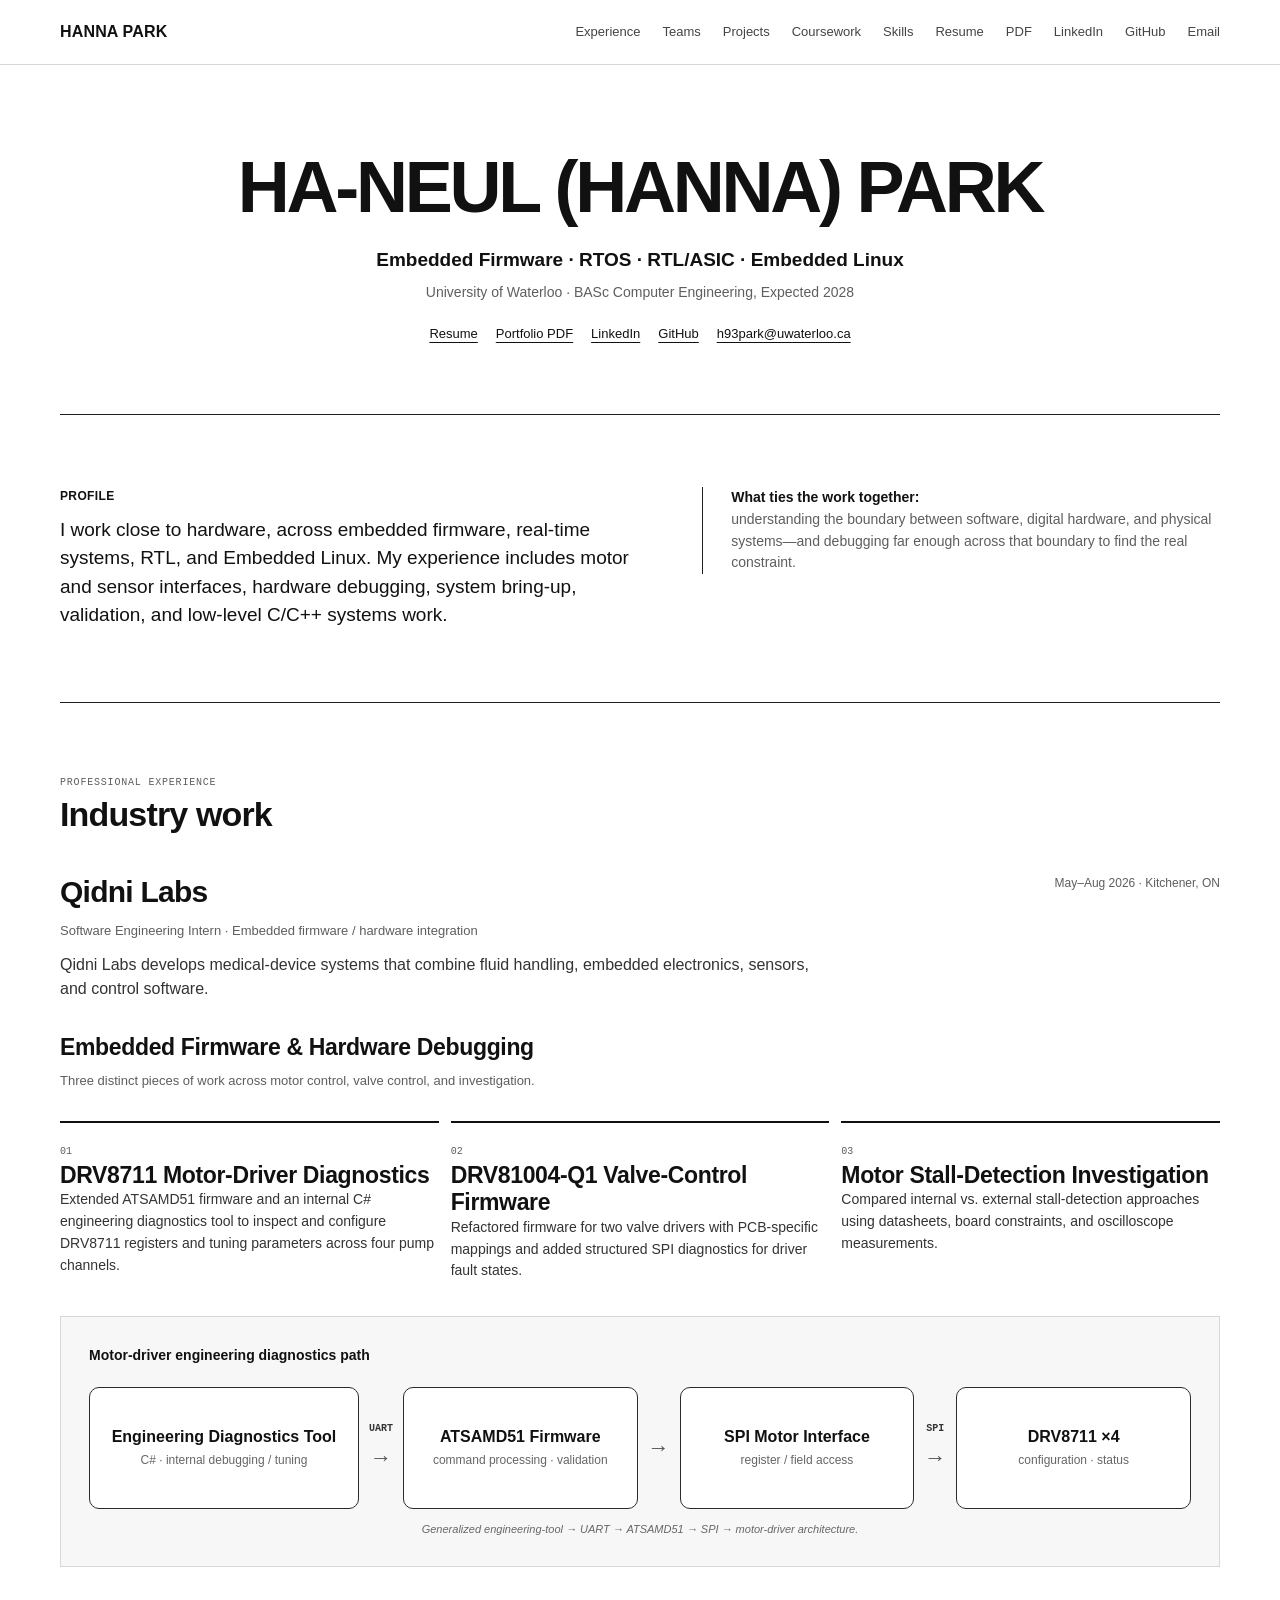
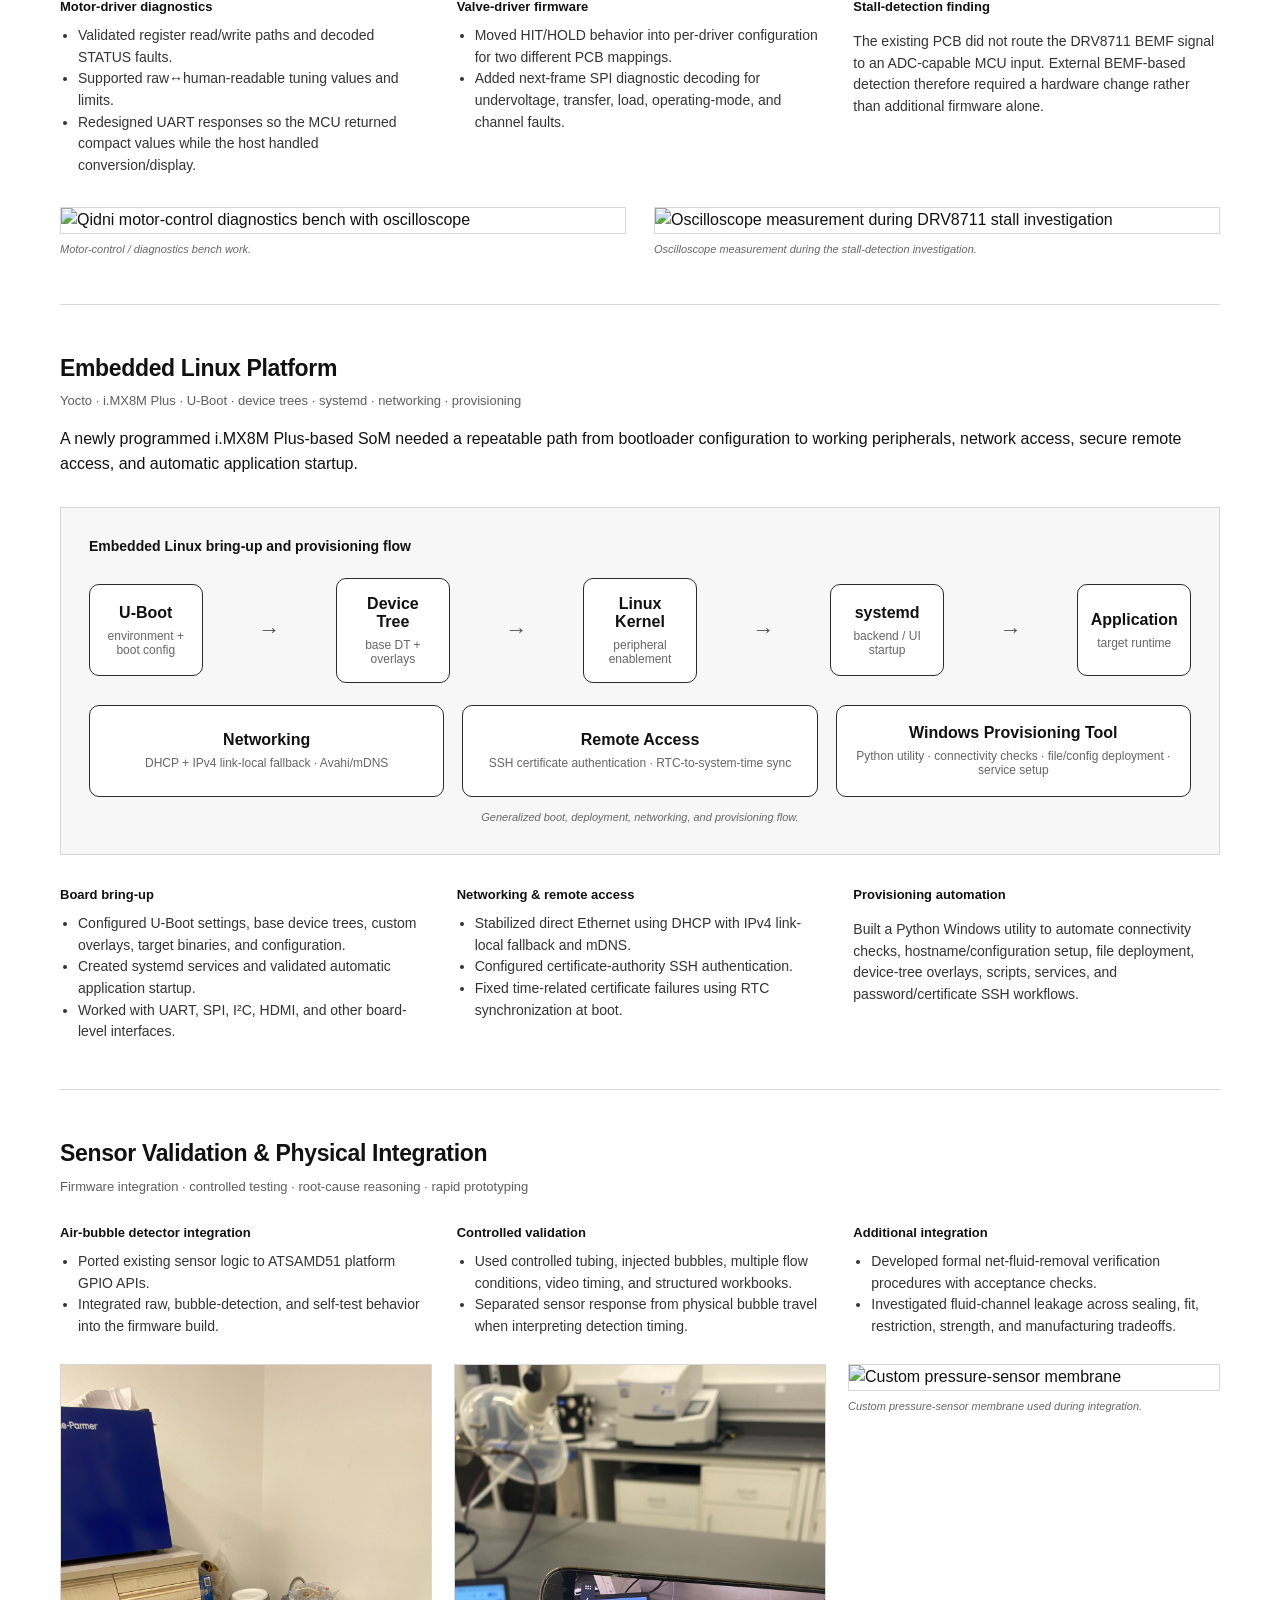
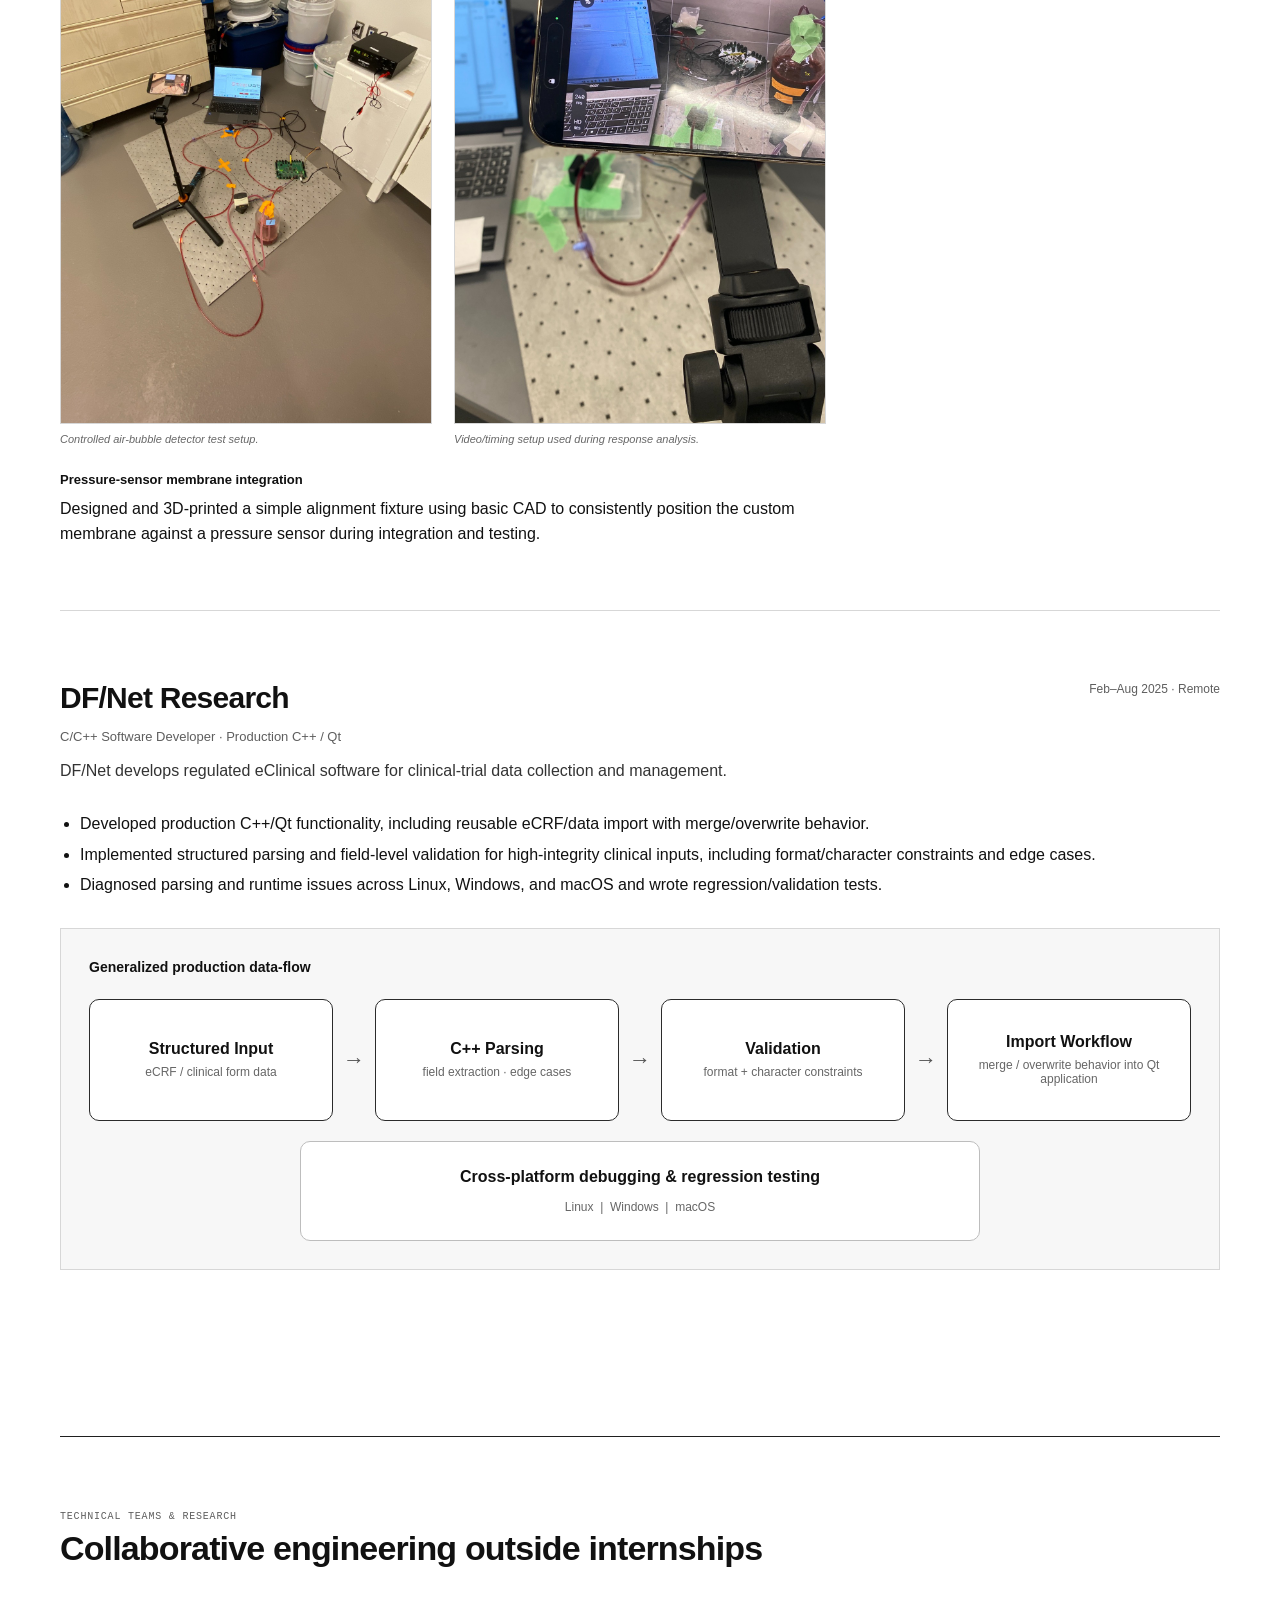
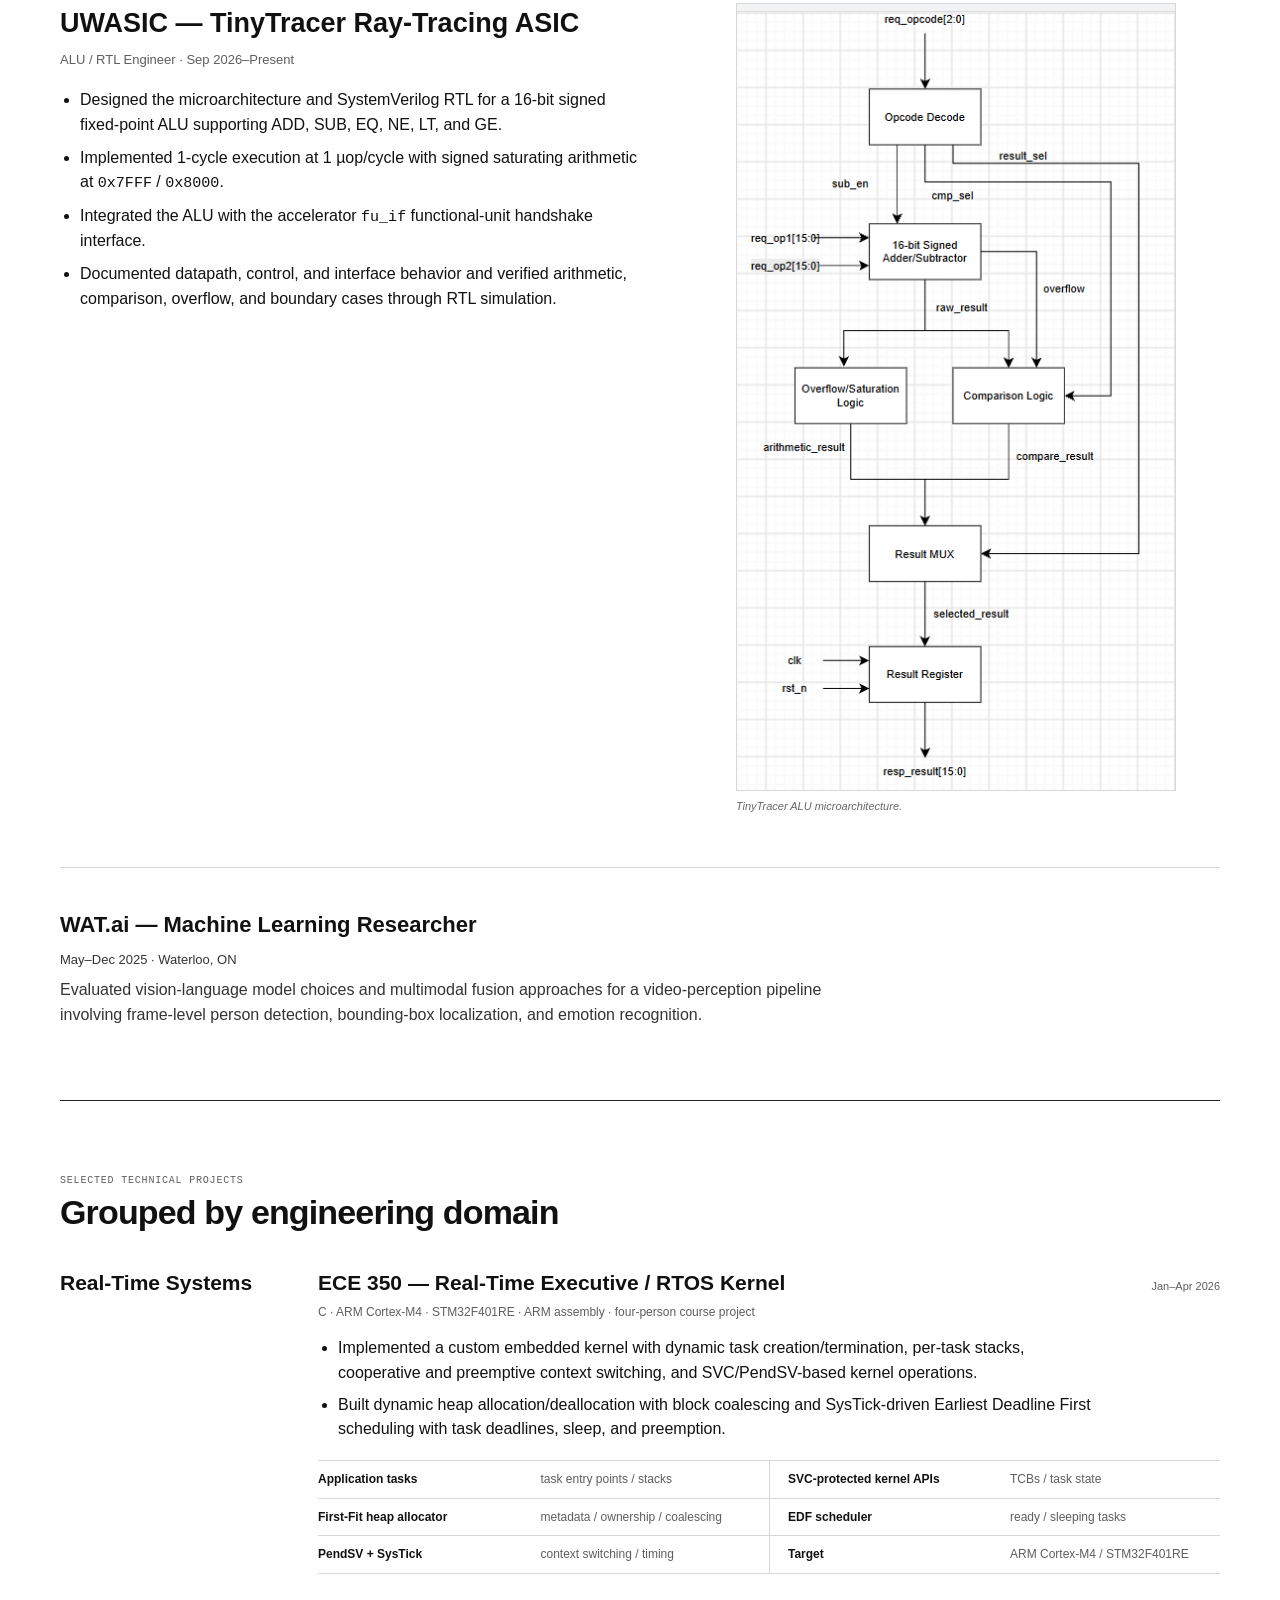
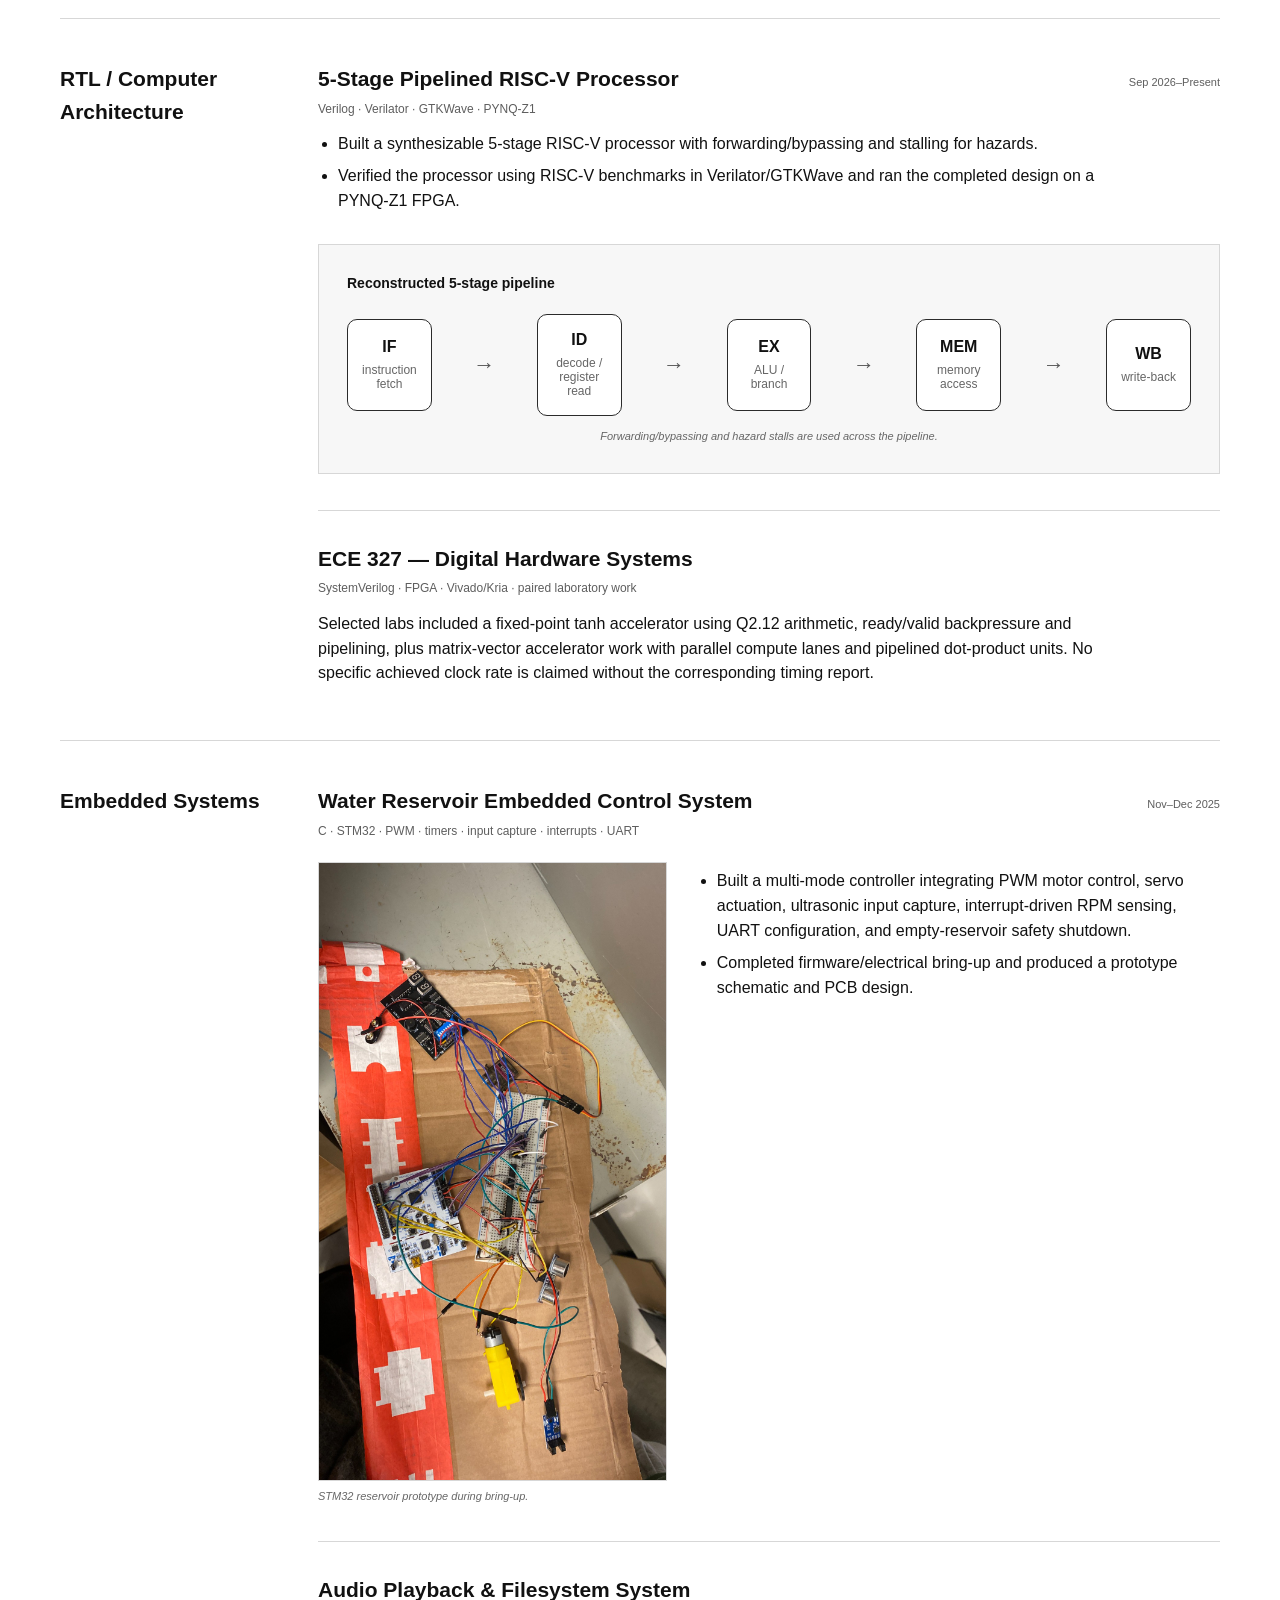
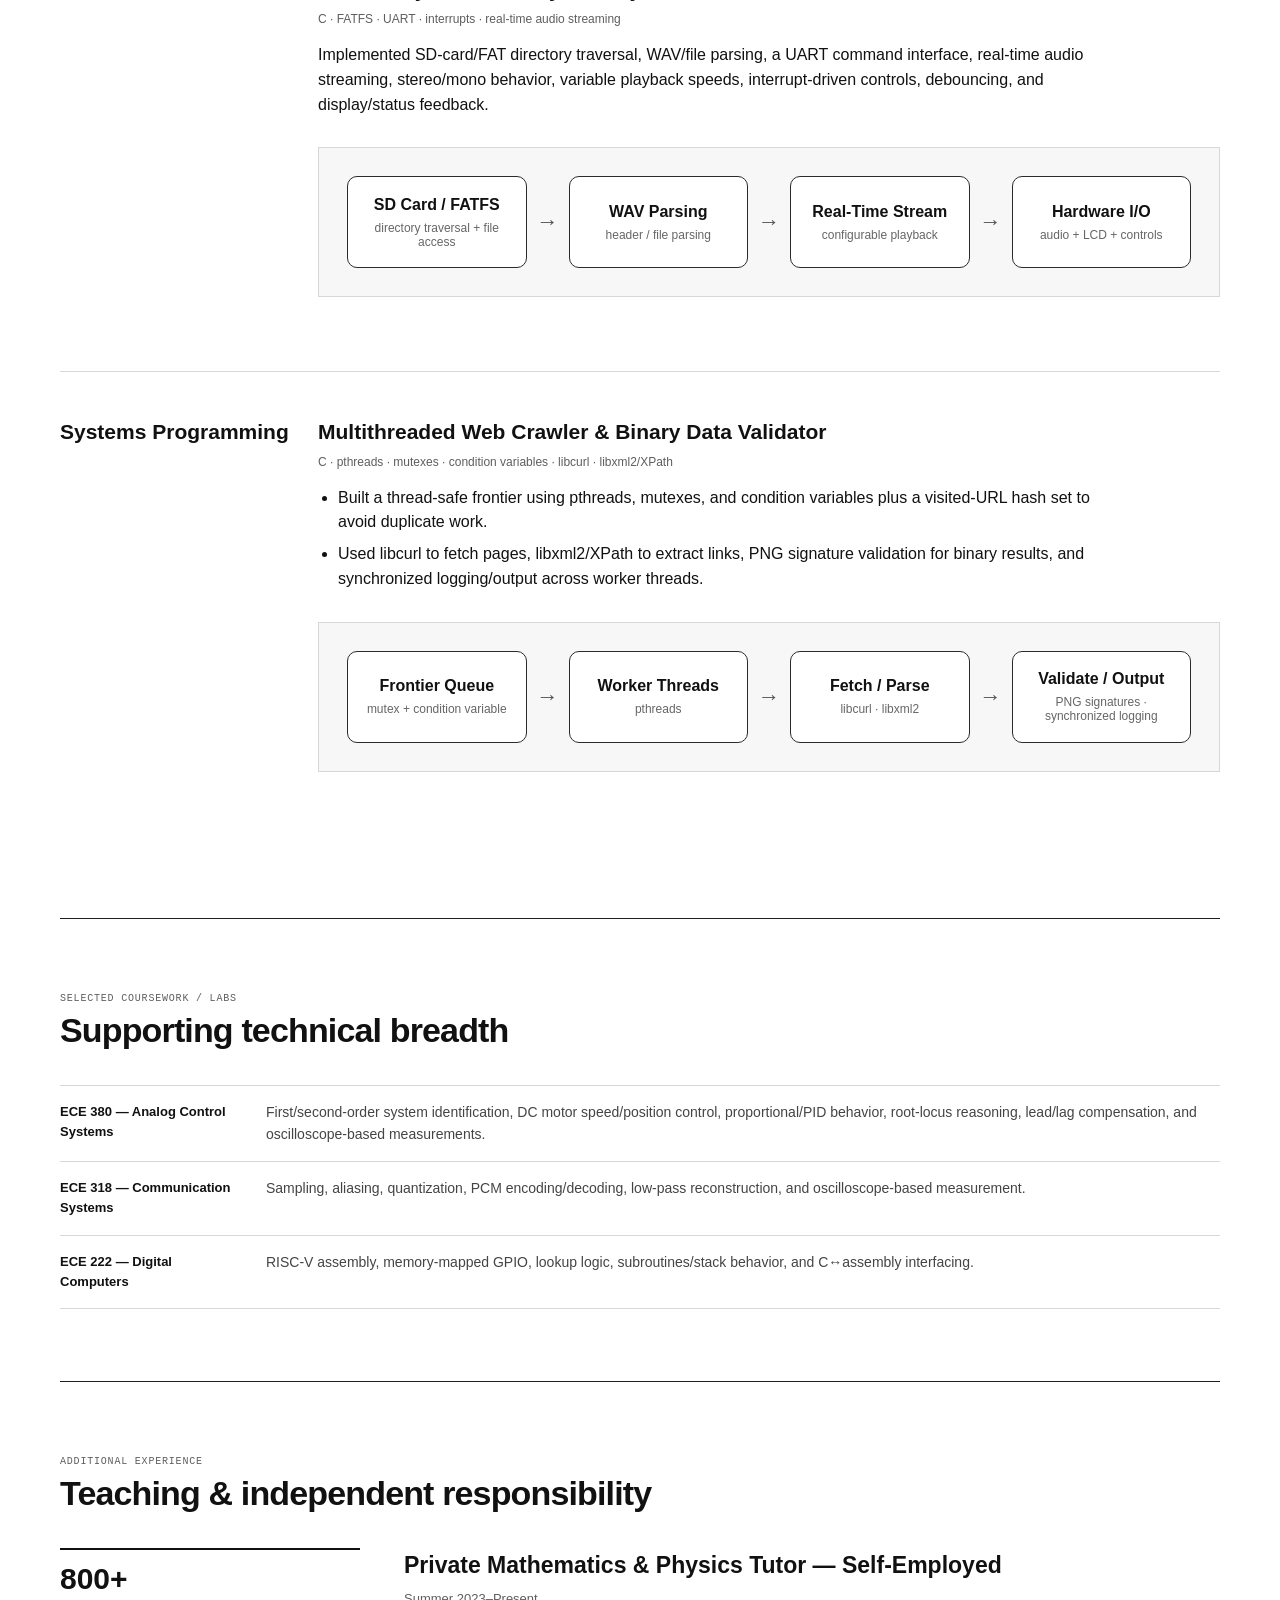
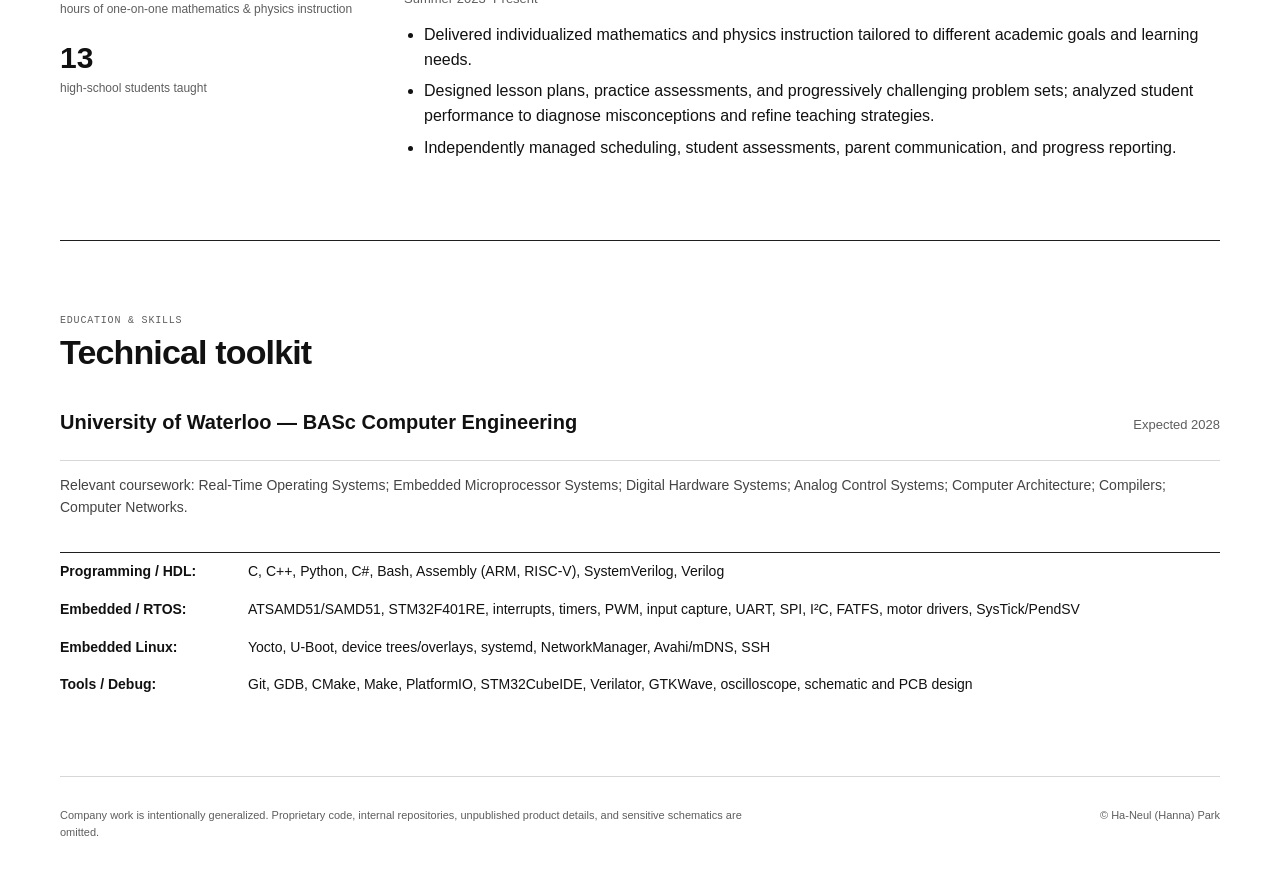
==== index.html @ 6c54b985 "minor changes 1. overall structure change 2. small caption changes" ====
<!doctype html>
<html lang="en">
<head>
<meta charset="utf-8">
<meta name="viewport" content="width=device-width, initial-scale=1">
<meta name="description" content="Ha-Neul (Hanna) Park — Computer Engineering portfolio focused on embedded firmware, RTOS, RTL/ASIC, Embedded Linux, and low-level systems.">
<title>Ha-Neul (Hanna) Park — Engineering Portfolio</title>
<style>
:root{
  --bg:#fff;
  --text:#111;
  --muted:#5e5e5e;
  --line:#d7d7d7;
  --line-dark:#1f1f1f;
  --panel:#f7f7f7;
  --max:1160px;
  --sans:Arial,Helvetica,sans-serif;
  --mono:"SFMono-Regular",Consolas,"Liberation Mono",monospace;
}
*{box-sizing:border-box}
html{scroll-behavior:smooth}
body{
  margin:0;
  background:var(--bg);
  color:var(--text);
  font-family:var(--sans);
  line-height:1.55;
  font-size:16px;
}
a{color:inherit}
img{display:block;max-width:100%;height:auto}
code{font-family:var(--mono);font-size:.94em}
.shell{width:min(var(--max),calc(100% - 44px));margin:0 auto}

/* Header */
.site-header{
  position:sticky;top:0;z-index:20;
  background:rgba(255,255,255,.96);
  border-bottom:1px solid var(--line);
}
.header-inner{
  min-height:64px;
  display:flex;
  align-items:center;
  justify-content:space-between;
  gap:24px;
}
.brand{
  text-decoration:none;
  font-weight:800;
  letter-spacing:.01em;
  white-space:nowrap;
}
nav{display:flex;gap:22px;align-items:center;flex-wrap:wrap}
nav a{
  text-decoration:none;
  color:#444;
  font-size:13px;
}
nav a:hover{text-decoration:underline;text-underline-offset:4px}

/* Hero */
.hero{
  padding:86px 0 70px;
  text-align:center;
}
.hero h1{
  margin:0;
  font-size:clamp(44px,6vw,72px);
  line-height:1;
  letter-spacing:-.045em;
  font-weight:850;
}
.positioning{
  margin:22px 0 0;
  font-size:19px;
  font-weight:700;
}
.identity{
  margin:8px 0 0;
  color:var(--muted);
  font-size:14px;
}
.hero-links{
  margin-top:20px;
  display:flex;
  justify-content:center;
  gap:18px;
  flex-wrap:wrap;
}
.hero-links a{
  font-size:13px;
  text-underline-offset:4px;
}

/* Generic sections */
.section{
  padding:72px 0;
  border-top:1px solid var(--line-dark);
}
.section-head{
  margin-bottom:36px;
}
.section-kicker{
  font-family:var(--mono);
  font-size:10px;
  letter-spacing:.08em;
  text-transform:uppercase;
  color:var(--muted);
  margin:0 0 7px;
}
.section-head h2{
  margin:0;
  font-size:34px;
  line-height:1.05;
  letter-spacing:-.025em;
}
.section-intro{
  color:var(--muted);
  max-width:760px;
  margin:10px 0 0;
}

/* Profile */
.profile-grid{
  display:grid;
  grid-template-columns:1.05fr .95fr;
  gap:70px;
  align-items:start;
}
.profile-copy h2{
  font-size:12px;
  letter-spacing:.03em;
  margin:0 0 10px;
}
.profile-copy p{
  margin:0;
  font-size:19px;
  line-height:1.5;
  max-width:650px;
}
.profile-links{
  display:flex;
  gap:16px;
  flex-wrap:wrap;
  margin-top:20px;
}
.profile-links a{font-size:13px;text-underline-offset:4px}
.profile-note{
  border-left:1px solid var(--line-dark);
  padding-left:28px;
  color:var(--muted);
  font-size:14px;
}
.profile-note strong{color:var(--text)}

/* Experience */
.company{
  padding:0 0 64px;
}
.company + .company{
  padding-top:64px;
  border-top:1px solid var(--line);
}
.company-header{
  display:grid;
  grid-template-columns:1fr auto;
  gap:24px;
  align-items:start;
  margin-bottom:28px;
}
.company-header h3{
  margin:0;
  font-size:30px;
  letter-spacing:-.025em;
}
.company-meta{
  margin:5px 0 0;
  color:var(--muted);
  font-size:13px;
}
.company-context{
  max-width:760px;
  margin:12px 0 0;
  color:#333;
}
.company-date{
  font-size:12px;
  color:var(--muted);
  white-space:nowrap;
  margin-top:5px;
}

/* Qidni mini projects */
.mini-projects{
  display:grid;
  grid-template-columns:repeat(3,1fr);
  gap:12px;
  margin:30px 0 34px;
}
.mini-project{
  border-top:2px solid var(--text);
  padding-top:14px;
}
.mini-num{
  font-family:var(--mono);
  font-size:10px;
  color:var(--muted);
}
.mini-project h4{
  margin:7px 0 9px;
  font-size:18px;
  line-height:1.2;
}
.mini-project p{
  margin:0;
  font-size:14px;
  color:#333;
}
.bullets{
  margin:10px 0 0;
  padding-left:20px;
}
.bullets li{margin:6px 0}

/* Diagrams */
.diagram-wrap{
  margin:30px 0;
  padding:28px;
  background:var(--panel);
  border:1px solid var(--line);
}
.diagram-title{
  font-size:14px;
  font-weight:700;
  margin:0 0 20px;
}
.flow{
  display:grid;
  align-items:center;
  gap:10px;
}
.flow.motor{
  grid-template-columns:1.15fr auto 1fr auto 1fr auto 1fr;
}
.flow.linux-top{
  grid-template-columns:repeat(9,minmax(0,1fr));
}
.flow.linux-bottom{
  grid-template-columns:repeat(3,minmax(0,1fr));
  gap:18px;
  margin-top:22px;
}
.flow.dfnet{
  grid-template-columns:1fr auto 1fr auto 1fr auto 1fr;
}
.flow.audio{
  grid-template-columns:1fr auto 1fr auto 1fr auto 1fr;
}
.flow.pipeline{
  grid-template-columns:repeat(9,minmax(0,1fr));
}
.box{
  border:1px solid #2b2b2b;
  border-radius:10px;
  background:#fff;
  min-height:122px;
  padding:16px 12px;
  display:flex;
  flex-direction:column;
  align-items:center;
  justify-content:center;
  text-align:center;
}
.box.compact{min-height:92px}
.box strong{
  font-size:16px;
  line-height:1.12;
}
.box span{
  color:#666;
  font-size:12px;
  line-height:1.18;
  margin-top:7px;
}
.arrow{
  text-align:center;
  color:#555;
  font-size:22px;
  font-weight:700;
}
.protocol{
  display:block;
  font-family:var(--mono);
  font-size:10px;
  color:#333;
  margin-bottom:4px;
}
.linux-top .arrow{grid-column:span 1}
.linux-top .box{grid-column:span 1}
.dfnet-testing{
  margin:20px auto 0;
  width:min(680px,100%);
  min-height:100px;
  border:1px solid #bdbdbd;
  border-radius:10px;
  background:#fff;
  padding:20px 28px;
  display:flex;
  flex-direction:column;
  justify-content:center;
  align-items:center;
  text-align:center;
}
.dfnet-testing strong{font-size:16px}
.dfnet-testing span{
  margin-top:8px;
  color:#666;
  font-size:12px;
}
.caption{
  margin:12px 0 0;
  color:#666;
  font-style:italic;
  font-size:11px;
  text-align:center;
}

/* Image evidence */
.evidence-two{
  display:grid;
  grid-template-columns:1fr 1fr;
  gap:28px;
  margin-top:30px;
}
.evidence-three{
  display:grid;
  grid-template-columns:1fr 1fr 1fr;
  gap:22px;
  margin-top:26px;
}
figure{margin:0}
figure img{
  width:100%;
  height:auto;
  border:1px solid var(--line);
}
figcaption{
  color:#666;
  font-size:11px;
  font-style:italic;
  margin-top:7px;
}

/* Qidni subsections */
.subsection{
  padding-top:46px;
  margin-top:46px;
  border-top:1px solid var(--line);
}
.subsection h4{
  margin:0;
  font-size:23px;
  letter-spacing:-.015em;
}
.subsection-meta{
  margin:5px 0 0;
  color:var(--muted);
  font-size:13px;
}
.three-col-copy{
  display:grid;
  grid-template-columns:repeat(3,1fr);
  gap:30px;
  margin-top:26px;
}
.three-col-copy h5{
  margin:0 0 8px;
  font-size:13px;
}
.three-col-copy p,.three-col-copy li{
  font-size:14px;
  color:#333;
}
.three-col-copy ul{margin:0;padding-left:18px}

/* Technical teams */
.team-grid{
  display:grid;
  grid-template-columns:1.05fr .95fr;
  gap:48px;
  align-items:start;
}
.team-copy h3{
  margin:0;
  font-size:27px;
}
.team-copy .role{
  margin:5px 0 18px;
  color:var(--muted);
  font-size:13px;
}
.team-copy ul{
  margin:0;
  padding-left:20px;
}
.team-copy li{margin:8px 0}
.microarch{
  width:min(440px,100%);
  margin:0 auto;
}
.microarch img{
  border:1px solid var(--line);
  background:#fff;
}
.watai{
  margin-top:52px;
  padding-top:40px;
  border-top:1px solid var(--line);
}
.watai h3{
  margin:0 0 4px;
  font-size:22px;
}
.watai p{
  margin:8px 0 0;
  max-width:820px;
  color:#333;
}

/* Projects grouped by domain */
.domain{
  padding:44px 0;
  border-top:1px solid var(--line);
}
.domain:first-of-type{
  border-top:0;
  padding-top:0;
}
.domain-title{
  display:grid;
  grid-template-columns:230px 1fr;
  gap:28px;
  align-items:start;
}
.domain-title h3{
  margin:0;
  font-size:21px;
}
.domain-content{min-width:0}
.project-block + .project-block{
  margin-top:36px;
  padding-top:32px;
  border-top:1px solid var(--line);
}
.project-head{
  display:flex;
  justify-content:space-between;
  gap:20px;
  align-items:baseline;
}
.project-head h4{
  margin:0;
  font-size:21px;
}
.project-date{
  font-size:11px;
  color:var(--muted);
  white-space:nowrap;
}
.project-tech{
  color:var(--muted);
  font-size:12px;
  margin:4px 0 14px;
}
.project-copy{
  max-width:780px;
}
.project-copy p{
  margin:0 0 10px;
}
.project-copy ul{
  margin:0;
  padding-left:20px;
}
.project-copy li{margin:7px 0}
.kernel-grid{
  display:grid;
  grid-template-columns:1fr 1fr;
  border-top:1px solid var(--line);
  margin-top:18px;
}
.kernel-grid div{
  display:grid;
  grid-template-columns:1fr 1fr;
  gap:12px;
  padding:9px 0;
  border-bottom:1px solid var(--line);
}
.kernel-grid div:nth-child(odd){padding-right:18px}
.kernel-grid div:nth-child(even){padding-left:18px;border-left:1px solid var(--line)}
.kernel-grid strong{font-size:12px}
.kernel-grid span{font-size:12px;color:var(--muted)}
.project-image-row{
  display:grid;
  grid-template-columns:.8fr 1.2fr;
  gap:30px;
  align-items:start;
  margin-top:22px;
}
.project-image-row img{width:100%;height:auto;border:1px solid var(--line)}

/* Coursework */
.course-list{border-top:1px solid var(--line)}
.course-row{
  display:grid;
  grid-template-columns:180px 1fr;
  gap:26px;
  padding:16px 0;
  border-bottom:1px solid var(--line);
}
.course-row strong{font-size:13px}
.course-row span{color:#444;font-size:14px}

/* Tutoring */
.tutor-grid{
  display:grid;
  grid-template-columns:300px 1fr;
  gap:44px;
}
.tutor-stat{
  border-top:2px solid var(--text);
  padding-top:14px;
}
.tutor-stat strong{
  display:block;
  font-size:30px;
  line-height:1;
}
.tutor-stat span{
  display:block;
  color:var(--muted);
  font-size:12px;
  margin-top:6px;
}
.tutor-copy h3{margin:0;font-size:23px}
.tutor-copy .role{color:var(--muted);font-size:13px;margin:5px 0 14px}
.tutor-copy ul{margin:0;padding-left:20px}
.tutor-copy li{margin:7px 0}

/* Education + skills */
.education-line{
  display:grid;
  grid-template-columns:1fr auto;
  gap:20px;
  align-items:baseline;
  padding-bottom:22px;
  border-bottom:1px solid var(--line);
}
.education-line strong{font-size:20px}
.education-line span{color:var(--muted);font-size:13px}
.coursework{
  margin:14px 0 34px;
  color:#444;
  font-size:14px;
}
.skills{
  border-top:1px solid var(--line-dark);
}
.skill-row{
  display:grid;
  grid-template-columns:170px 1fr;
  gap:18px;
  padding:8px 0;
}
.skill-row strong{font-size:14px}
.skill-row span{font-size:14px}

/* Footer */
footer{
  padding:30px 0 44px;
  border-top:1px solid var(--line);
  color:var(--muted);
  font-size:11px;
  display:flex;
  justify-content:space-between;
  gap:20px;
}
.confidential{
  max-width:700px;
}

/* Responsive */
@media(max-width:900px){
  nav{display:none}
  .profile-grid,.team-grid{grid-template-columns:1fr;gap:30px}
  .profile-note{border-left:0;border-top:1px solid var(--line);padding:20px 0 0}
  .company-header{grid-template-columns:1fr}
  .company-date{white-space:normal}
  .mini-projects{grid-template-columns:1fr}
  .three-col-copy{grid-template-columns:1fr}
  .domain-title{grid-template-columns:1fr;gap:16px}
  .tutor-grid{grid-template-columns:1fr}
  .flow.motor,.flow.dfnet,.flow.audio{
    grid-template-columns:1fr;
  }
  .flow.motor .arrow,.flow.dfnet .arrow,.flow.audio .arrow{
    transform:rotate(90deg);
  }
  .flow.linux-top{grid-template-columns:1fr}
  .flow.linux-top .arrow{transform:rotate(90deg)}
  .flow.linux-bottom{grid-template-columns:1fr}
  .flow.pipeline{grid-template-columns:1fr}
  .flow.pipeline .arrow{transform:rotate(90deg)}
  .evidence-two,.evidence-three{grid-template-columns:1fr}
  .project-image-row{grid-template-columns:1fr}
}
@media(max-width:620px){
  .shell{width:min(var(--max),calc(100% - 24px))}
  .header-inner{min-height:56px}
  .hero{padding:58px 0 48px}
  .hero h1{font-size:43px}
  .positioning{font-size:16px}
  .profile-copy p{font-size:17px}
  .section{padding:56px 0}
  .section-head h2{font-size:29px}
  .company-header h3{font-size:26px}
  .kernel-grid{grid-template-columns:1fr}
  .kernel-grid div:nth-child(odd),
  .kernel-grid div:nth-child(even){
    padding:9px 0;border-left:0
  }
  .course-row,.skill-row,.education-line{
    grid-template-columns:1fr;
    gap:4px;
  }
  footer{flex-direction:column}
}
</style>
</head>

<body>
<header class="site-header">
  <div class="shell header-inner">
    <a class="brand" href="#top">HANNA PARK</a>
    <nav aria-label="Primary">
      <a href="#experience">Experience</a>
      <a href="#teams">Teams</a>
      <a href="#projects">Projects</a>
      <a href="#coursework">Coursework</a>
      <a href="#skills">Skills</a>
      <a href="Ha-Neul_Park_Resume.pdf">Resume</a>
      <a href="Ha-Neul_Park_Engineering_Portfolio.pdf">PDF</a>
      <a href="https://www.linkedin.com/in/haneulhanna-park">LinkedIn</a>
      <a href="https://github.com/haneulhanna">GitHub</a>
      <a href="mailto:h93park@uwaterloo.ca">Email</a>
    </nav>
  </div>
</header>

<main id="top">
  <section class="hero shell">
    <h1>HA-NEUL (HANNA) PARK</h1>
    <p class="positioning">Embedded Firmware · RTOS · RTL/ASIC · Embedded Linux</p>
    <p class="identity">University of Waterloo · BASc Computer Engineering, Expected 2028</p>
    <div class="hero-links">
      <a href="Ha-Neul_Park_Resume.pdf">Resume</a>
      <a href="Ha-Neul_Park_Engineering_Portfolio.pdf">Portfolio PDF</a>
      <a href="https://www.linkedin.com/in/haneulhanna-park">LinkedIn</a>
      <a href="https://github.com/haneulhanna">GitHub</a>
      <a href="mailto:h93park@uwaterloo.ca">h93park@uwaterloo.ca</a>
    </div>
  </section>

  <section class="section shell">
    <div class="profile-grid">
      <div class="profile-copy">
        <h2>PROFILE</h2>
        <p>
          I work close to hardware, across embedded firmware, real-time systems, RTL, and Embedded Linux.
          My experience includes motor and sensor interfaces, hardware debugging, system bring-up,
          validation, and low-level C/C++ systems work.
        </p>
      </div>
      <div class="profile-note">
        <strong>What ties the work together:</strong><br>
        understanding the boundary between software, digital hardware, and physical systems—and debugging
        far enough across that boundary to find the real constraint.
      </div>
    </div>
  </section>

  <section class="section shell" id="experience">
    <div class="section-head">
      <p class="section-kicker">Professional Experience</p>
      <h2>Industry work</h2>
    </div>

    <article class="company">
      <div class="company-header">
        <div>
          <h3>Qidni Labs</h3>
          <p class="company-meta">Software Engineering Intern · Embedded firmware / hardware integration</p>
          <p class="company-context">
            Qidni Labs develops medical-device systems that combine fluid handling, embedded electronics,
            sensors, and control software.
          </p>
        </div>
        <div class="company-date">May–Aug 2026 · Kitchener, ON</div>
      </div>

      <div class="subsection" style="margin-top:0;padding-top:0;border-top:0">
        <h4>Embedded Firmware & Hardware Debugging</h4>
        <p class="subsection-meta">Three distinct pieces of work across motor control, valve control, and investigation.</p>

        <div class="mini-projects">
          <div class="mini-project">
            <span class="mini-num">01</span>
            <h4>DRV8711 Motor-Driver Diagnostics</h4>
            <p>
              Extended ATSAMD51 firmware and an internal C# engineering diagnostics tool to inspect and
              configure DRV8711 registers and tuning parameters across four pump channels.
            </p>
          </div>
          <div class="mini-project">
            <span class="mini-num">02</span>
            <h4>DRV81004-Q1 Valve-Control Firmware</h4>
            <p>
              Refactored firmware for two valve drivers with PCB-specific mappings and added structured
              SPI diagnostics for driver fault states.
            </p>
          </div>
          <div class="mini-project">
            <span class="mini-num">03</span>
            <h4>Motor Stall-Detection Investigation</h4>
            <p>
              Compared internal vs. external stall-detection approaches using datasheets, board constraints,
              and oscilloscope measurements.
            </p>
          </div>
        </div>

        <div class="diagram-wrap">
          <p class="diagram-title">Motor-driver engineering diagnostics path</p>
          <div class="flow motor">
            <div class="box">
              <strong>Engineering Diagnostics Tool</strong>
              <span>C# · internal debugging / tuning</span>
            </div>
            <div class="arrow"><span class="protocol">UART</span>→</div>
            <div class="box">
              <strong>ATSAMD51 Firmware</strong>
              <span>command processing · validation</span>
            </div>
            <div class="arrow">→</div>
            <div class="box">
              <strong>SPI Motor Interface</strong>
              <span>register / field access</span>
            </div>
            <div class="arrow"><span class="protocol">SPI</span>→</div>
            <div class="box">
              <strong>DRV8711 ×4</strong>
              <span>configuration · status</span>
            </div>
          </div>
          <p class="caption">Generalized engineering-tool → UART → ATSAMD51 → SPI → motor-driver architecture.</p>
        </div>

        <div class="three-col-copy">
          <div>
            <h5>Motor-driver diagnostics</h5>
            <ul>
              <li>Validated register read/write paths and decoded STATUS faults.</li>
              <li>Supported raw↔human-readable tuning values and limits.</li>
              <li>Redesigned UART responses so the MCU returned compact values while the host handled conversion/display.</li>
            </ul>
          </div>
          <div>
            <h5>Valve-driver firmware</h5>
            <ul>
              <li>Moved HIT/HOLD behavior into per-driver configuration for two different PCB mappings.</li>
              <li>Added next-frame SPI diagnostic decoding for undervoltage, transfer, load, operating-mode, and channel faults.</li>
            </ul>
          </div>
          <div>
            <h5>Stall-detection finding</h5>
            <p>
              The existing PCB did not route the DRV8711 BEMF signal to an ADC-capable MCU input.
              External BEMF-based detection therefore required a hardware change rather than additional firmware alone.
            </p>
          </div>
        </div>

        <div class="evidence-two">
          <figure>
            <img src="assets/qidni_motor_bench.jpg" loading="lazy" alt="Qidni motor-control diagnostics bench with oscilloscope">
            <figcaption>Motor-control / diagnostics bench work.</figcaption>
          </figure>
          <figure>
            <img src="assets/qidni_stall_scope.jpg" loading="lazy" alt="Oscilloscope measurement during DRV8711 stall investigation">
            <figcaption>Oscilloscope measurement during the stall-detection investigation.</figcaption>
          </figure>
        </div>
      </div>

      <div class="subsection">
        <h4>Embedded Linux Platform</h4>
        <p class="subsection-meta">Yocto · i.MX8M Plus · U-Boot · device trees · systemd · networking · provisioning</p>

        <p>
          A newly programmed i.MX8M Plus-based SoM needed a repeatable path from bootloader configuration
          to working peripherals, network access, secure remote access, and automatic application startup.
        </p>

        <div class="diagram-wrap">
          <p class="diagram-title">Embedded Linux bring-up and provisioning flow</p>
          <div class="flow linux-top">
            <div class="box compact"><strong>U-Boot</strong><span>environment + boot config</span></div>
            <div class="arrow">→</div>
            <div class="box compact"><strong>Device Tree</strong><span>base DT + overlays</span></div>
            <div class="arrow">→</div>
            <div class="box compact"><strong>Linux Kernel</strong><span>peripheral enablement</span></div>
            <div class="arrow">→</div>
            <div class="box compact"><strong>systemd</strong><span>backend / UI startup</span></div>
            <div class="arrow">→</div>
            <div class="box compact"><strong>Application</strong><span>target runtime</span></div>
          </div>
          <div class="flow linux-bottom">
            <div class="box compact"><strong>Networking</strong><span>DHCP + IPv4 link-local fallback · Avahi/mDNS</span></div>
            <div class="box compact"><strong>Remote Access</strong><span>SSH certificate authentication · RTC-to-system-time sync</span></div>
            <div class="box compact"><strong>Windows Provisioning Tool</strong><span>Python utility · connectivity checks · file/config deployment · service setup</span></div>
          </div>
          <p class="caption">Generalized boot, deployment, networking, and provisioning flow.</p>
        </div>

        <div class="three-col-copy">
          <div>
            <h5>Board bring-up</h5>
            <ul>
              <li>Configured U-Boot settings, base device trees, custom overlays, target binaries, and configuration.</li>
              <li>Created systemd services and validated automatic application startup.</li>
              <li>Worked with UART, SPI, I²C, HDMI, and other board-level interfaces.</li>
            </ul>
          </div>
          <div>
            <h5>Networking & remote access</h5>
            <ul>
              <li>Stabilized direct Ethernet using DHCP with IPv4 link-local fallback and mDNS.</li>
              <li>Configured certificate-authority SSH authentication.</li>
              <li>Fixed time-related certificate failures using RTC synchronization at boot.</li>
            </ul>
          </div>
          <div>
            <h5>Provisioning automation</h5>
            <p>
              Built a Python Windows utility to automate connectivity checks, hostname/configuration setup,
              file deployment, device-tree overlays, scripts, services, and password/certificate SSH workflows.
            </p>
          </div>
        </div>
      </div>

      <div class="subsection">
        <h4>Sensor Validation & Physical Integration</h4>
        <p class="subsection-meta">Firmware integration · controlled testing · root-cause reasoning · rapid prototyping</p>

        <div class="three-col-copy">
          <div>
            <h5>Air-bubble detector integration</h5>
            <ul>
              <li>Ported existing sensor logic to ATSAMD51 platform GPIO APIs.</li>
              <li>Integrated raw, bubble-detection, and self-test behavior into the firmware build.</li>
            </ul>
          </div>
          <div>
            <h5>Controlled validation</h5>
            <ul>
              <li>Used controlled tubing, injected bubbles, multiple flow conditions, video timing, and structured workbooks.</li>
              <li>Separated sensor response from physical bubble travel when interpreting detection timing.</li>
            </ul>
          </div>
          <div>
            <h5>Additional integration</h5>
            <ul>
              <li>Developed formal net-fluid-removal verification procedures with acceptance checks.</li>
              <li>Investigated fluid-channel leakage across sealing, fit, restriction, strength, and manufacturing tradeoffs.</li>
            </ul>
          </div>
        </div>

        <div class="evidence-three">
          <figure>
            <img src="assets/abd_setup.jpg" loading="lazy" alt="Controlled air-bubble detector validation setup">
            <figcaption>Controlled air-bubble detector test setup.</figcaption>
          </figure>
          <figure>
            <img src="assets/abd_timing.jpg" loading="lazy" alt="Video timing setup for air-bubble detector response analysis">
            <figcaption>Video/timing setup used during response analysis.</figcaption>
          </figure>
          <figure>
            <img src="assets/pressure_membrane.jpg" loading="lazy" alt="Custom pressure-sensor membrane">
            <figcaption>Custom pressure-sensor membrane used during integration.</figcaption>
          </figure>
        </div>

        <div style="margin-top:22px;max-width:760px">
          <h5 style="margin:0 0 7px;font-size:13px">Pressure-sensor membrane integration</h5>
          <p style="margin:0">
            Designed and 3D-printed a simple alignment fixture using basic CAD to consistently position
            the custom membrane against a pressure sensor during integration and testing.
          </p>
        </div>
      </div>
    </article>

    <article class="company">
      <div class="company-header">
        <div>
          <h3>DF/Net Research</h3>
          <p class="company-meta">C/C++ Software Developer · Production C++ / Qt</p>
          <p class="company-context">
            DF/Net develops regulated eClinical software for clinical-trial data collection and management.
          </p>
        </div>
        <div class="company-date">Feb–Aug 2025 · Remote</div>
      </div>

      <ul class="bullets">
        <li>Developed production C++/Qt functionality, including reusable eCRF/data import with merge/overwrite behavior.</li>
        <li>Implemented structured parsing and field-level validation for high-integrity clinical inputs, including format/character constraints and edge cases.</li>
        <li>Diagnosed parsing and runtime issues across Linux, Windows, and macOS and wrote regression/validation tests.</li>
      </ul>

      <div class="diagram-wrap">
        <p class="diagram-title">Generalized production data-flow</p>
        <div class="flow dfnet">
          <div class="box"><strong>Structured Input</strong><span>eCRF / clinical form data</span></div>
          <div class="arrow">→</div>
          <div class="box"><strong>C++ Parsing</strong><span>field extraction · edge cases</span></div>
          <div class="arrow">→</div>
          <div class="box"><strong>Validation</strong><span>format + character constraints</span></div>
          <div class="arrow">→</div>
          <div class="box"><strong>Import Workflow</strong><span>merge / overwrite behavior into Qt application</span></div>
        </div>
        <div class="dfnet-testing">
          <strong>Cross-platform debugging & regression testing</strong>
          <span>Linux &nbsp;|&nbsp; Windows &nbsp;|&nbsp; macOS</span>
        </div>
      </div>
    </article>
  </section>

  <section class="section shell" id="teams">
    <div class="section-head">
      <p class="section-kicker">Technical Teams & Research</p>
      <h2>Collaborative engineering outside internships</h2>
    </div>

    <div class="team-grid">
      <div class="team-copy">
        <h3>UWASIC — TinyTracer Ray-Tracing ASIC</h3>
        <p class="role">ALU / RTL Engineer · Sep 2026–Present</p>
        <ul>
          <li>Designed the microarchitecture and SystemVerilog RTL for a 16-bit signed fixed-point ALU supporting ADD, SUB, EQ, NE, LT, and GE.</li>
          <li>Implemented 1-cycle execution at 1 µop/cycle with signed saturating arithmetic at <code>0x7FFF</code> / <code>0x8000</code>.</li>
          <li>Integrated the ALU with the accelerator <code>fu_if</code> functional-unit handshake interface.</li>
          <li>Documented datapath, control, and interface behavior and verified arithmetic, comparison, overflow, and boundary cases through RTL simulation.</li>
        </ul>
      </div>
      <figure class="microarch">
        <img src="assets/tinytracer_alu_microarchitecture.png" loading="lazy" alt="TinyTracer 16-bit fixed-point ALU microarchitecture">
        <figcaption>TinyTracer ALU microarchitecture.</figcaption>
      </figure>
    </div>

    <div class="watai">
      <h3>WAT.ai — Machine Learning Researcher</h3>
      <p class="company-meta">May–Dec 2025 · Waterloo, ON</p>
      <p>
        Evaluated vision-language model choices and multimodal fusion approaches for a video-perception
        pipeline involving frame-level person detection, bounding-box localization, and emotion recognition.
      </p>
    </div>
  </section>

  <section class="section shell" id="projects">
    <div class="section-head">
      <p class="section-kicker">Selected Technical Projects</p>
      <h2>Grouped by engineering domain</h2>
    </div>

    <section class="domain">
      <div class="domain-title">
        <h3>Real-Time Systems</h3>
        <div class="domain-content">
          <article class="project-block">
            <div class="project-head">
              <h4>ECE 350 — Real-Time Executive / RTOS Kernel</h4>
              <span class="project-date">Jan–Apr 2026</span>
            </div>
            <p class="project-tech">C · ARM Cortex-M4 · STM32F401RE · ARM assembly · four-person course project</p>
            <div class="project-copy">
              <ul>
                <li>Implemented a custom embedded kernel with dynamic task creation/termination, per-task stacks, cooperative and preemptive context switching, and SVC/PendSV-based kernel operations.</li>
                <li>Built dynamic heap allocation/deallocation with block coalescing and SysTick-driven Earliest Deadline First scheduling with task deadlines, sleep, and preemption.</li>
              </ul>
            </div>
            <div class="kernel-grid">
              <div><strong>Application tasks</strong><span>task entry points / stacks</span></div>
              <div><strong>SVC-protected kernel APIs</strong><span>TCBs / task state</span></div>
              <div><strong>First-Fit heap allocator</strong><span>metadata / ownership / coalescing</span></div>
              <div><strong>EDF scheduler</strong><span>ready / sleeping tasks</span></div>
              <div><strong>PendSV + SysTick</strong><span>context switching / timing</span></div>
              <div><strong>Target</strong><span>ARM Cortex-M4 / STM32F401RE</span></div>
            </div>
          </article>
        </div>
      </div>
    </section>

    <section class="domain">
      <div class="domain-title">
        <h3>RTL / Computer Architecture</h3>
        <div class="domain-content">
          <article class="project-block">
            <div class="project-head">
              <h4>5-Stage Pipelined RISC-V Processor</h4>
              <span class="project-date">Sep 2026–Present</span>
            </div>
            <p class="project-tech">Verilog · Verilator · GTKWave · PYNQ-Z1</p>
            <div class="project-copy">
              <ul>
                <li>Built a synthesizable 5-stage RISC-V processor with forwarding/bypassing and stalling for hazards.</li>
                <li>Verified the processor using RISC-V benchmarks in Verilator/GTKWave and ran the completed design on a PYNQ-Z1 FPGA.</li>
              </ul>
            </div>
            <div class="diagram-wrap">
              <p class="diagram-title">Reconstructed 5-stage pipeline</p>
              <div class="flow pipeline">
                <div class="box compact"><strong>IF</strong><span>instruction fetch</span></div>
                <div class="arrow">→</div>
                <div class="box compact"><strong>ID</strong><span>decode / register read</span></div>
                <div class="arrow">→</div>
                <div class="box compact"><strong>EX</strong><span>ALU / branch</span></div>
                <div class="arrow">→</div>
                <div class="box compact"><strong>MEM</strong><span>memory access</span></div>
                <div class="arrow">→</div>
                <div class="box compact"><strong>WB</strong><span>write-back</span></div>
              </div>
              <p class="caption">Forwarding/bypassing and hazard stalls are used across the pipeline.</p>
            </div>
          </article>

          <article class="project-block">
            <div class="project-head"><h4>ECE 327 — Digital Hardware Systems</h4></div>
            <p class="project-tech">SystemVerilog · FPGA · Vivado/Kria · paired laboratory work</p>
            <div class="project-copy">
              <p>
                Selected labs included a fixed-point tanh accelerator using Q2.12 arithmetic,
                ready/valid backpressure and pipelining, plus matrix-vector accelerator work with
                parallel compute lanes and pipelined dot-product units. No specific achieved clock
                rate is claimed without the corresponding timing report.
              </p>
            </div>
          </article>
        </div>
      </div>
    </section>

    <section class="domain">
      <div class="domain-title">
        <h3>Embedded Systems</h3>
        <div class="domain-content">
          <article class="project-block">
            <div class="project-head">
              <h4>Water Reservoir Embedded Control System</h4>
              <span class="project-date">Nov–Dec 2025</span>
            </div>
            <p class="project-tech">C · STM32 · PWM · timers · input capture · interrupts · UART</p>
            <div class="project-image-row">
              <figure>
                <img src="assets/reservoir.jpg" loading="lazy" alt="STM32 water reservoir embedded control prototype">
                <figcaption>STM32 reservoir prototype during bring-up.</figcaption>
              </figure>
              <div class="project-copy">
                <ul>
                  <li>Built a multi-mode controller integrating PWM motor control, servo actuation, ultrasonic input capture, interrupt-driven RPM sensing, UART configuration, and empty-reservoir safety shutdown.</li>
                  <li>Completed firmware/electrical bring-up and produced a prototype schematic and PCB design.</li>
                </ul>
              </div>
            </div>
          </article>

          <article class="project-block">
            <div class="project-head"><h4>Audio Playback & Filesystem System</h4></div>
            <p class="project-tech">C · FATFS · UART · interrupts · real-time audio streaming</p>
            <div class="project-copy">
              <p>
                Implemented SD-card/FAT directory traversal, WAV/file parsing, a UART command interface,
                real-time audio streaming, stereo/mono behavior, variable playback speeds, interrupt-driven controls,
                debouncing, and display/status feedback.
              </p>
            </div>
            <div class="diagram-wrap">
              <div class="flow audio">
                <div class="box compact"><strong>SD Card / FATFS</strong><span>directory traversal + file access</span></div>
                <div class="arrow">→</div>
                <div class="box compact"><strong>WAV Parsing</strong><span>header / file parsing</span></div>
                <div class="arrow">→</div>
                <div class="box compact"><strong>Real-Time Stream</strong><span>configurable playback</span></div>
                <div class="arrow">→</div>
                <div class="box compact"><strong>Hardware I/O</strong><span>audio + LCD + controls</span></div>
              </div>
            </div>
          </article>
        </div>
      </div>
    </section>

    <section class="domain">
      <div class="domain-title">
        <h3>Systems Programming</h3>
        <div class="domain-content">
          <article class="project-block">
            <div class="project-head"><h4>Multithreaded Web Crawler & Binary Data Validator</h4></div>
            <p class="project-tech">C · pthreads · mutexes · condition variables · libcurl · libxml2/XPath</p>
            <div class="project-copy">
              <ul>
                <li>Built a thread-safe frontier using pthreads, mutexes, and condition variables plus a visited-URL hash set to avoid duplicate work.</li>
                <li>Used libcurl to fetch pages, libxml2/XPath to extract links, PNG signature validation for binary results, and synchronized logging/output across worker threads.</li>
              </ul>
            </div>
            <div class="diagram-wrap">
              <div class="flow dfnet">
                <div class="box compact"><strong>Frontier Queue</strong><span>mutex + condition variable</span></div>
                <div class="arrow">→</div>
                <div class="box compact"><strong>Worker Threads</strong><span>pthreads</span></div>
                <div class="arrow">→</div>
                <div class="box compact"><strong>Fetch / Parse</strong><span>libcurl · libxml2</span></div>
                <div class="arrow">→</div>
                <div class="box compact"><strong>Validate / Output</strong><span>PNG signatures · synchronized logging</span></div>
              </div>
            </div>
          </article>
        </div>
      </div>
    </section>
  </section>

  <section class="section shell" id="coursework">
    <div class="section-head">
      <p class="section-kicker">Selected Coursework / Labs</p>
      <h2>Supporting technical breadth</h2>
    </div>
    <div class="course-list">
      <div class="course-row">
        <strong>ECE 380 — Analog Control Systems</strong>
        <span>First/second-order system identification, DC motor speed/position control, proportional/PID behavior, root-locus reasoning, lead/lag compensation, and oscilloscope-based measurements.</span>
      </div>
      <div class="course-row">
        <strong>ECE 318 — Communication Systems</strong>
        <span>Sampling, aliasing, quantization, PCM encoding/decoding, low-pass reconstruction, and oscilloscope-based measurement.</span>
      </div>
      <div class="course-row">
        <strong>ECE 222 — Digital Computers</strong>
        <span>RISC-V assembly, memory-mapped GPIO, lookup logic, subroutines/stack behavior, and C↔assembly interfacing.</span>
      </div>
    </div>
  </section>

  <section class="section shell">
    <div class="section-head">
      <p class="section-kicker">Additional Experience</p>
      <h2>Teaching & independent responsibility</h2>
    </div>
    <div class="tutor-grid">
      <div class="tutor-stat">
        <strong>800+</strong>
        <span>hours of one-on-one mathematics & physics instruction</span>
        <strong style="margin-top:24px">13</strong>
        <span>high-school students taught</span>
      </div>
      <div class="tutor-copy">
        <h3>Private Mathematics & Physics Tutor — Self-Employed</h3>
        <p class="role">Summer 2023–Present</p>
        <ul>
          <li>Delivered individualized mathematics and physics instruction tailored to different academic goals and learning needs.</li>
          <li>Designed lesson plans, practice assessments, and progressively challenging problem sets; analyzed student performance to diagnose misconceptions and refine teaching strategies.</li>
          <li>Independently managed scheduling, student assessments, parent communication, and progress reporting.</li>
        </ul>
      </div>
    </div>
  </section>

  <section class="section shell" id="skills">
    <div class="section-head">
      <p class="section-kicker">Education & Skills</p>
      <h2>Technical toolkit</h2>
    </div>

    <div class="education-line">
      <strong>University of Waterloo — BASc Computer Engineering</strong>
      <span>Expected 2028</span>
    </div>
    <p class="coursework">
      Relevant coursework: Real-Time Operating Systems; Embedded Microprocessor Systems; Digital Hardware Systems;
      Analog Control Systems; Computer Architecture; Compilers; Computer Networks.
    </p>

    <div class="skills">
      <div class="skill-row">
        <strong>Programming / HDL:</strong>
        <span>C, C++, Python, C#, Bash, Assembly (ARM, RISC-V), SystemVerilog, Verilog</span>
      </div>
      <div class="skill-row">
        <strong>Embedded / RTOS:</strong>
        <span>ATSAMD51/SAMD51, STM32F401RE, interrupts, timers, PWM, input capture, UART, SPI, I²C, FATFS, motor drivers, SysTick/PendSV</span>
      </div>
      <div class="skill-row">
        <strong>Embedded Linux:</strong>
        <span>Yocto, U-Boot, device trees/overlays, systemd, NetworkManager, Avahi/mDNS, SSH</span>
      </div>
      <div class="skill-row">
        <strong>Tools / Debug:</strong>
        <span>Git, GDB, CMake, Make, PlatformIO, STM32CubeIDE, Verilator, GTKWave, oscilloscope, schematic and PCB design</span>
      </div>
    </div>
  </section>
</main>

<footer class="shell">
  <div class="confidential">
    Company work is intentionally generalized. Proprietary code, internal repositories, unpublished product details,
    and sensitive schematics are omitted.
  </div>
  <div>© Ha-Neul (Hanna) Park</div>
</footer>
</body>
</html>
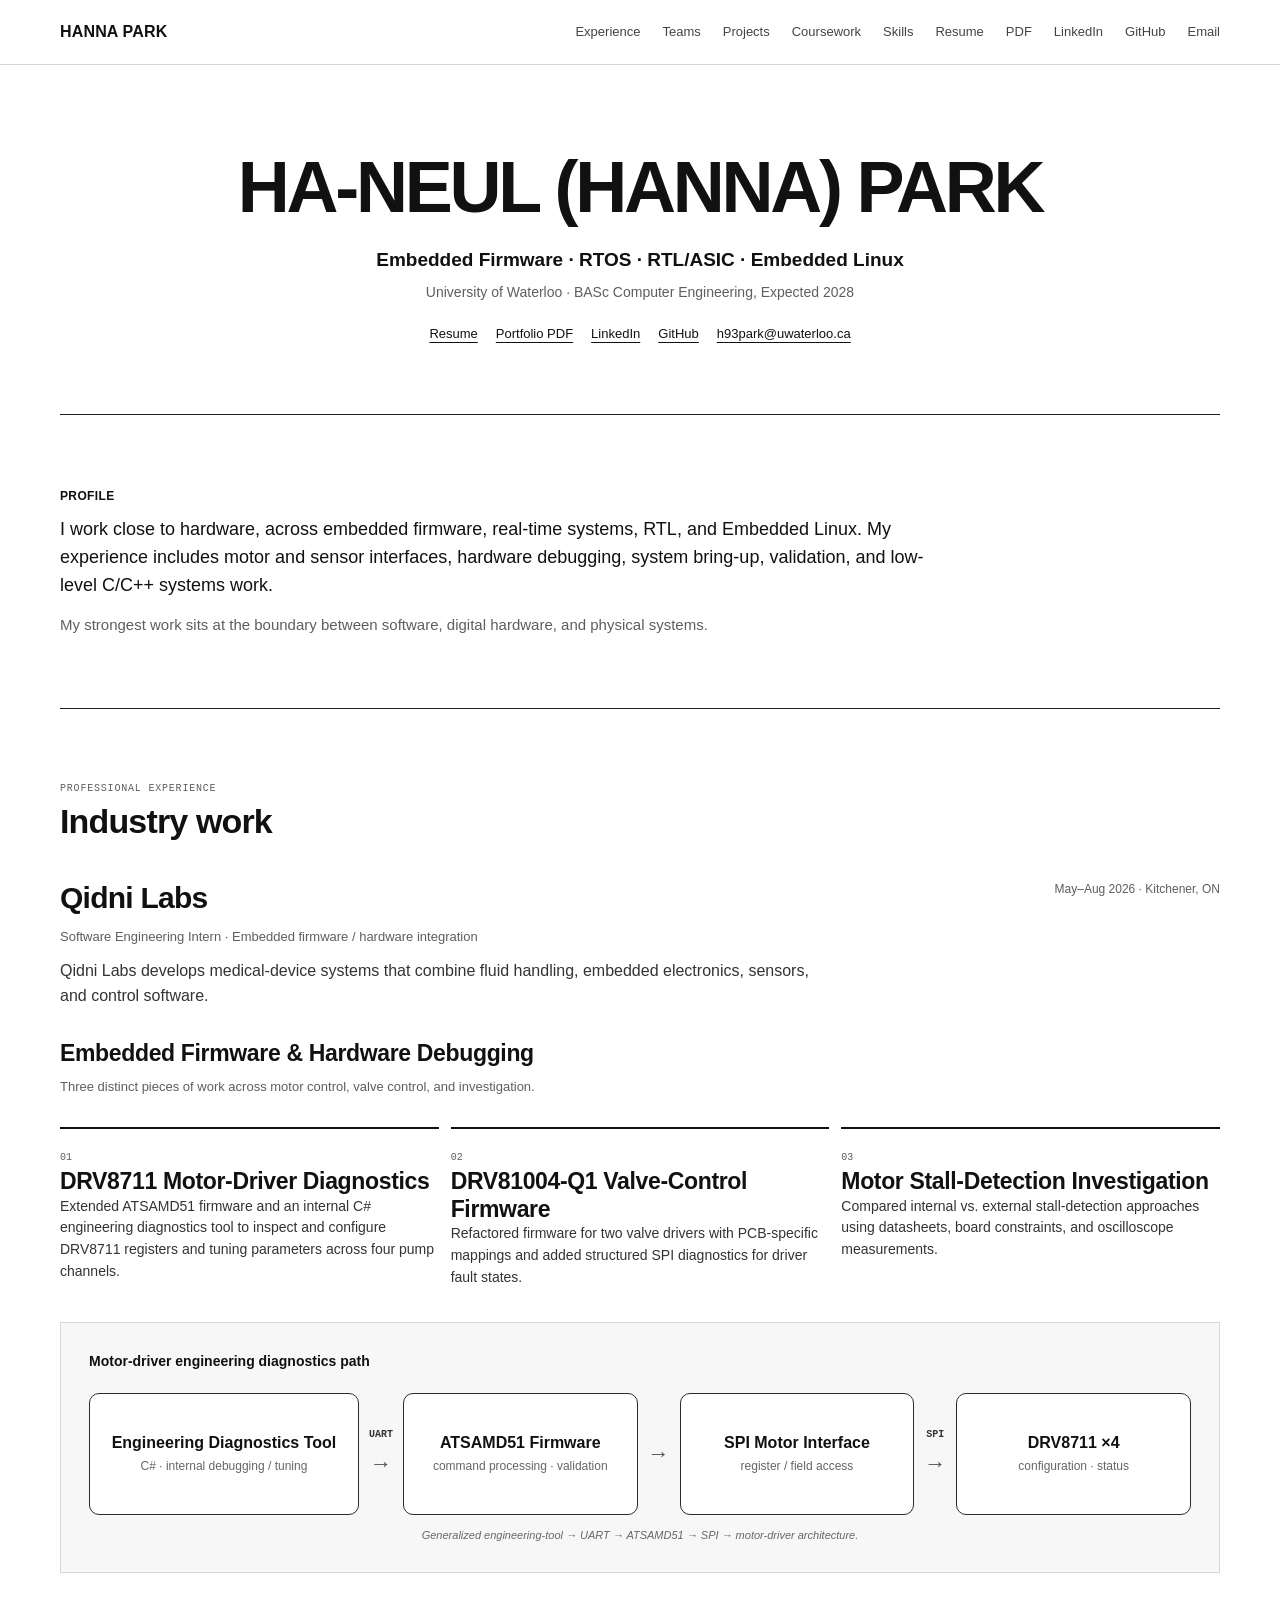
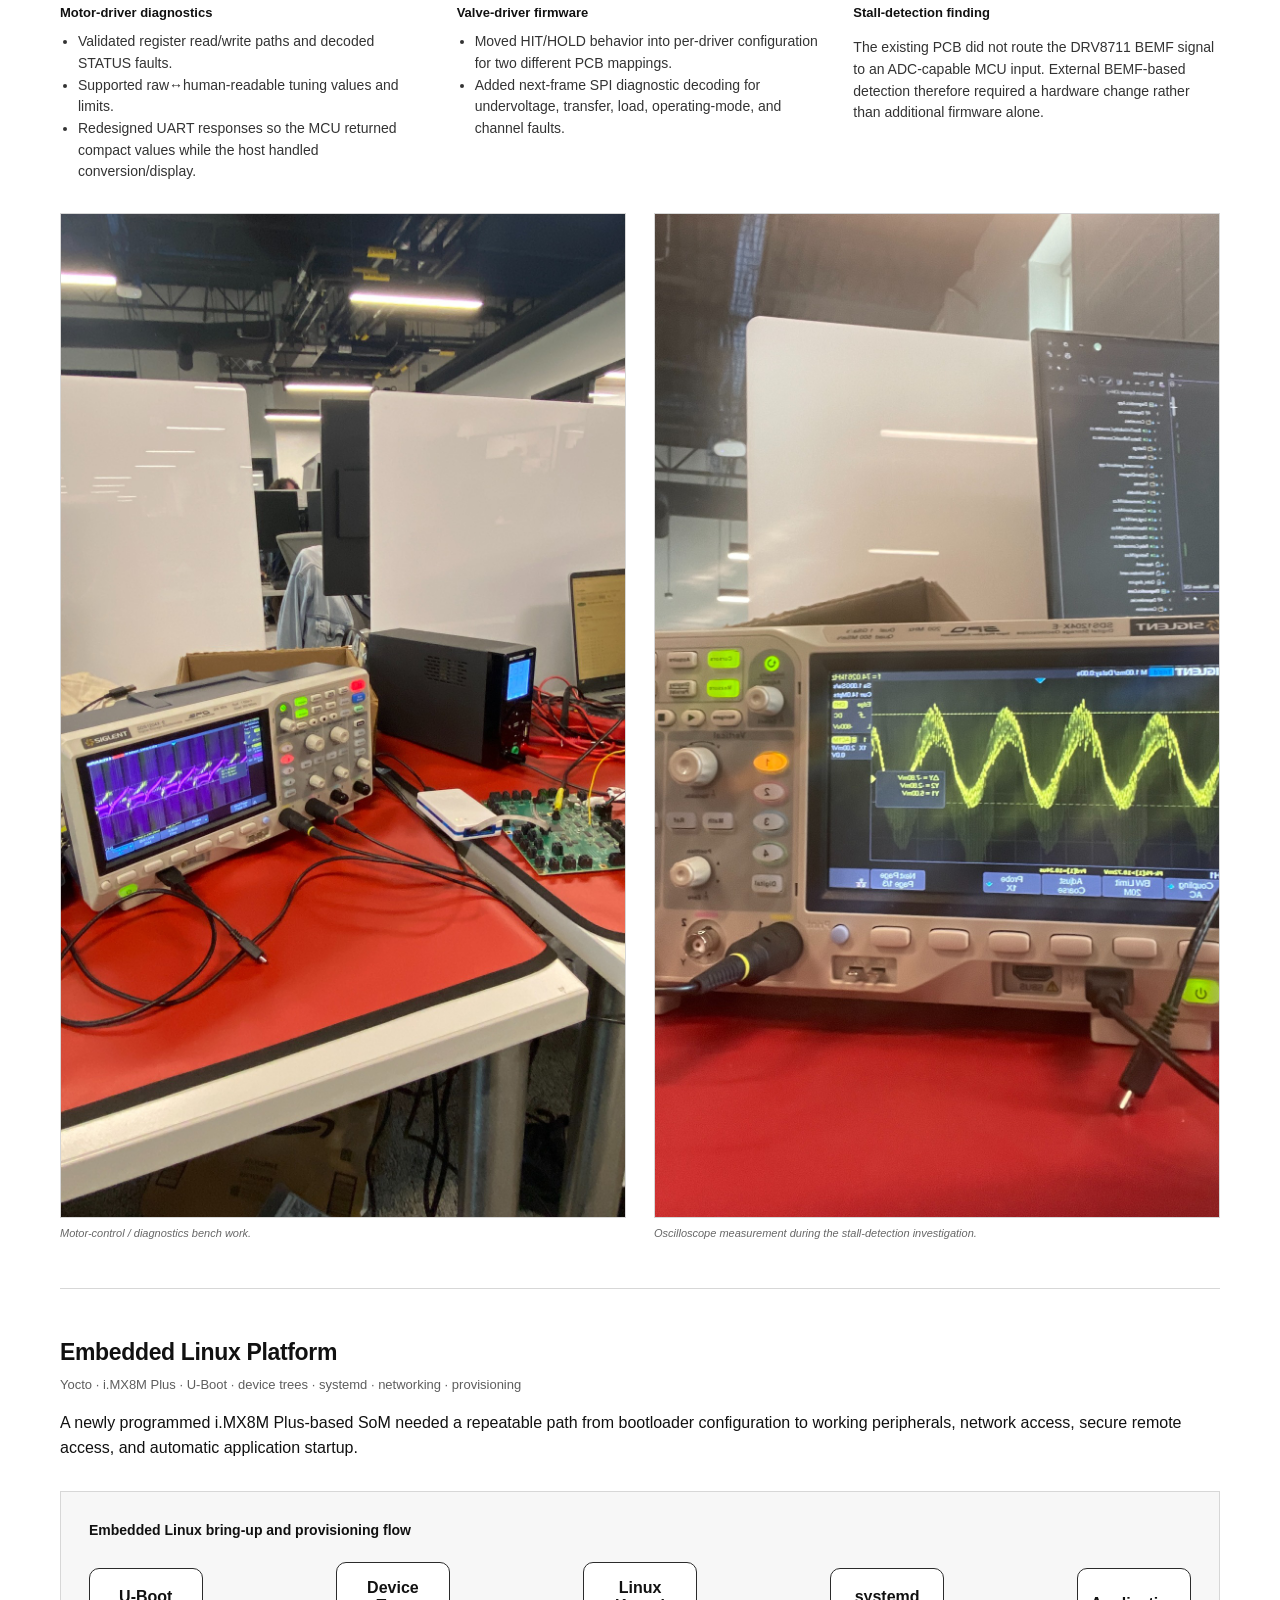
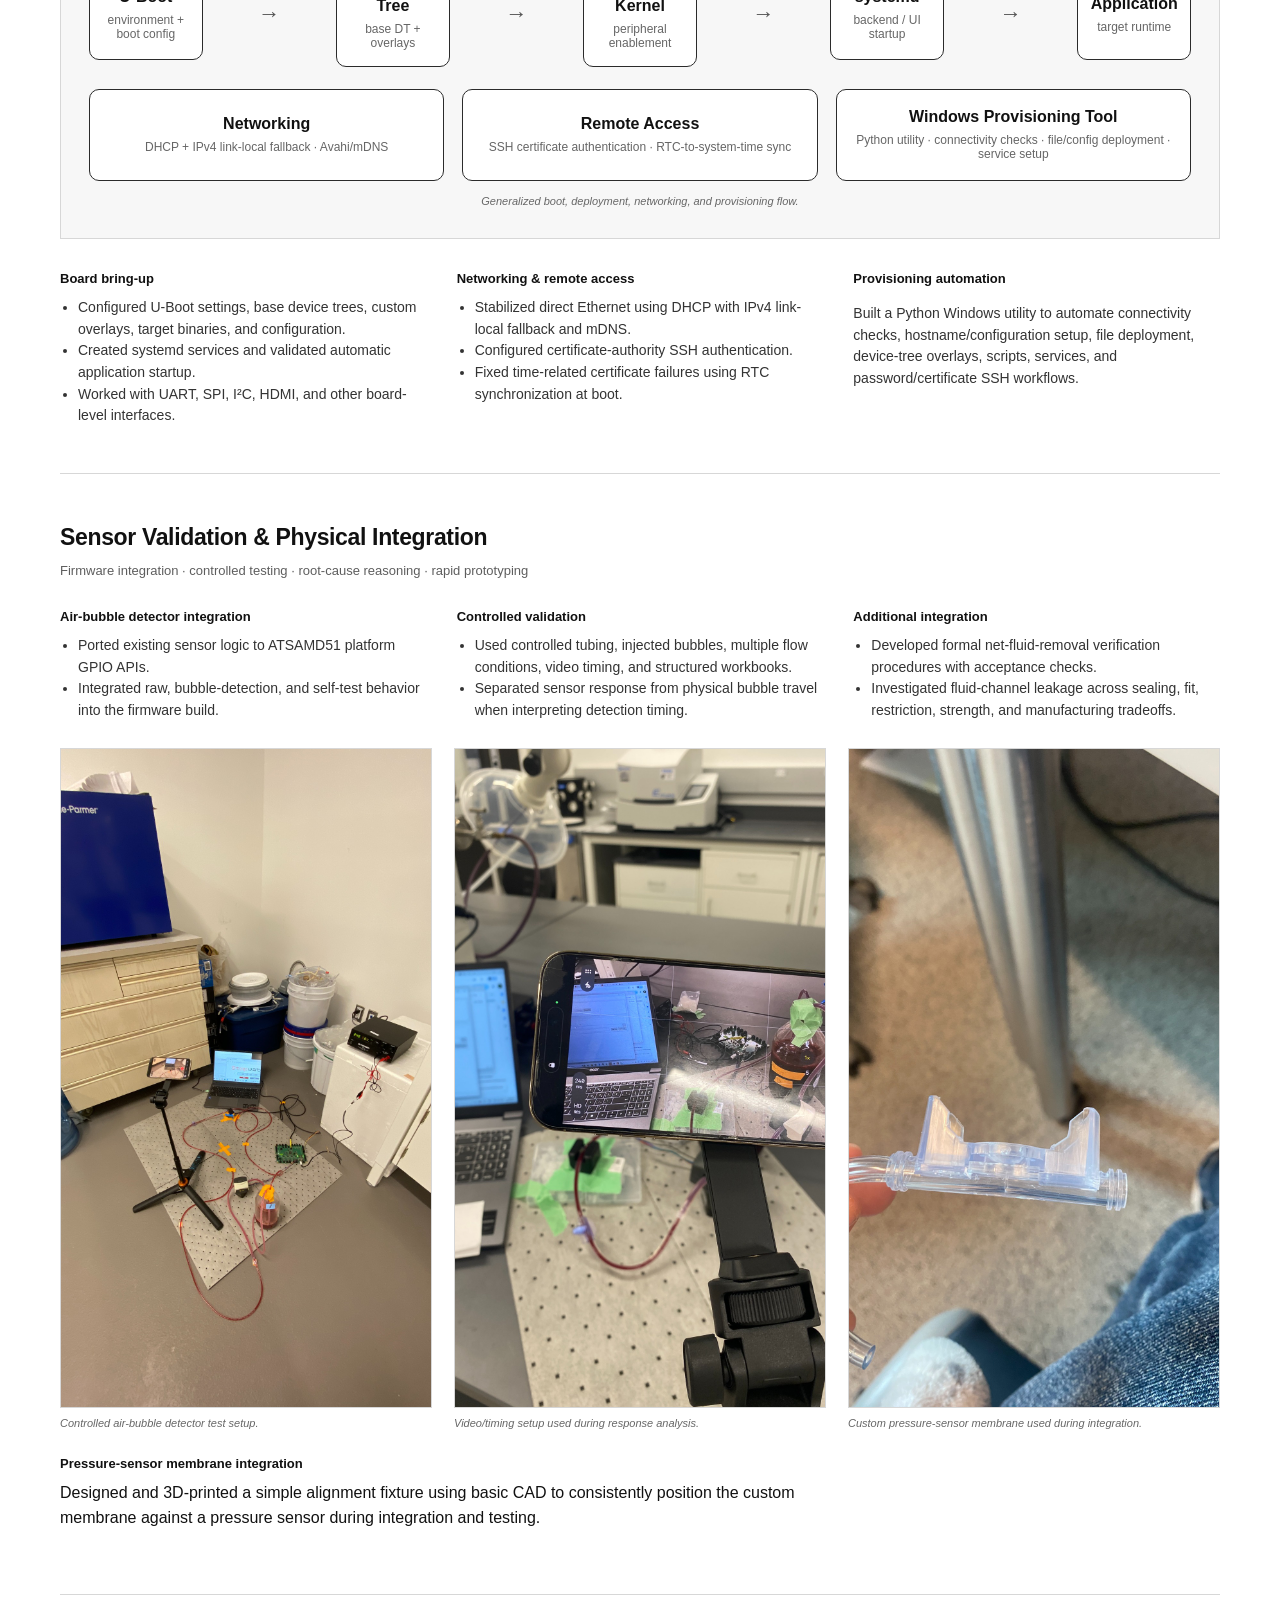
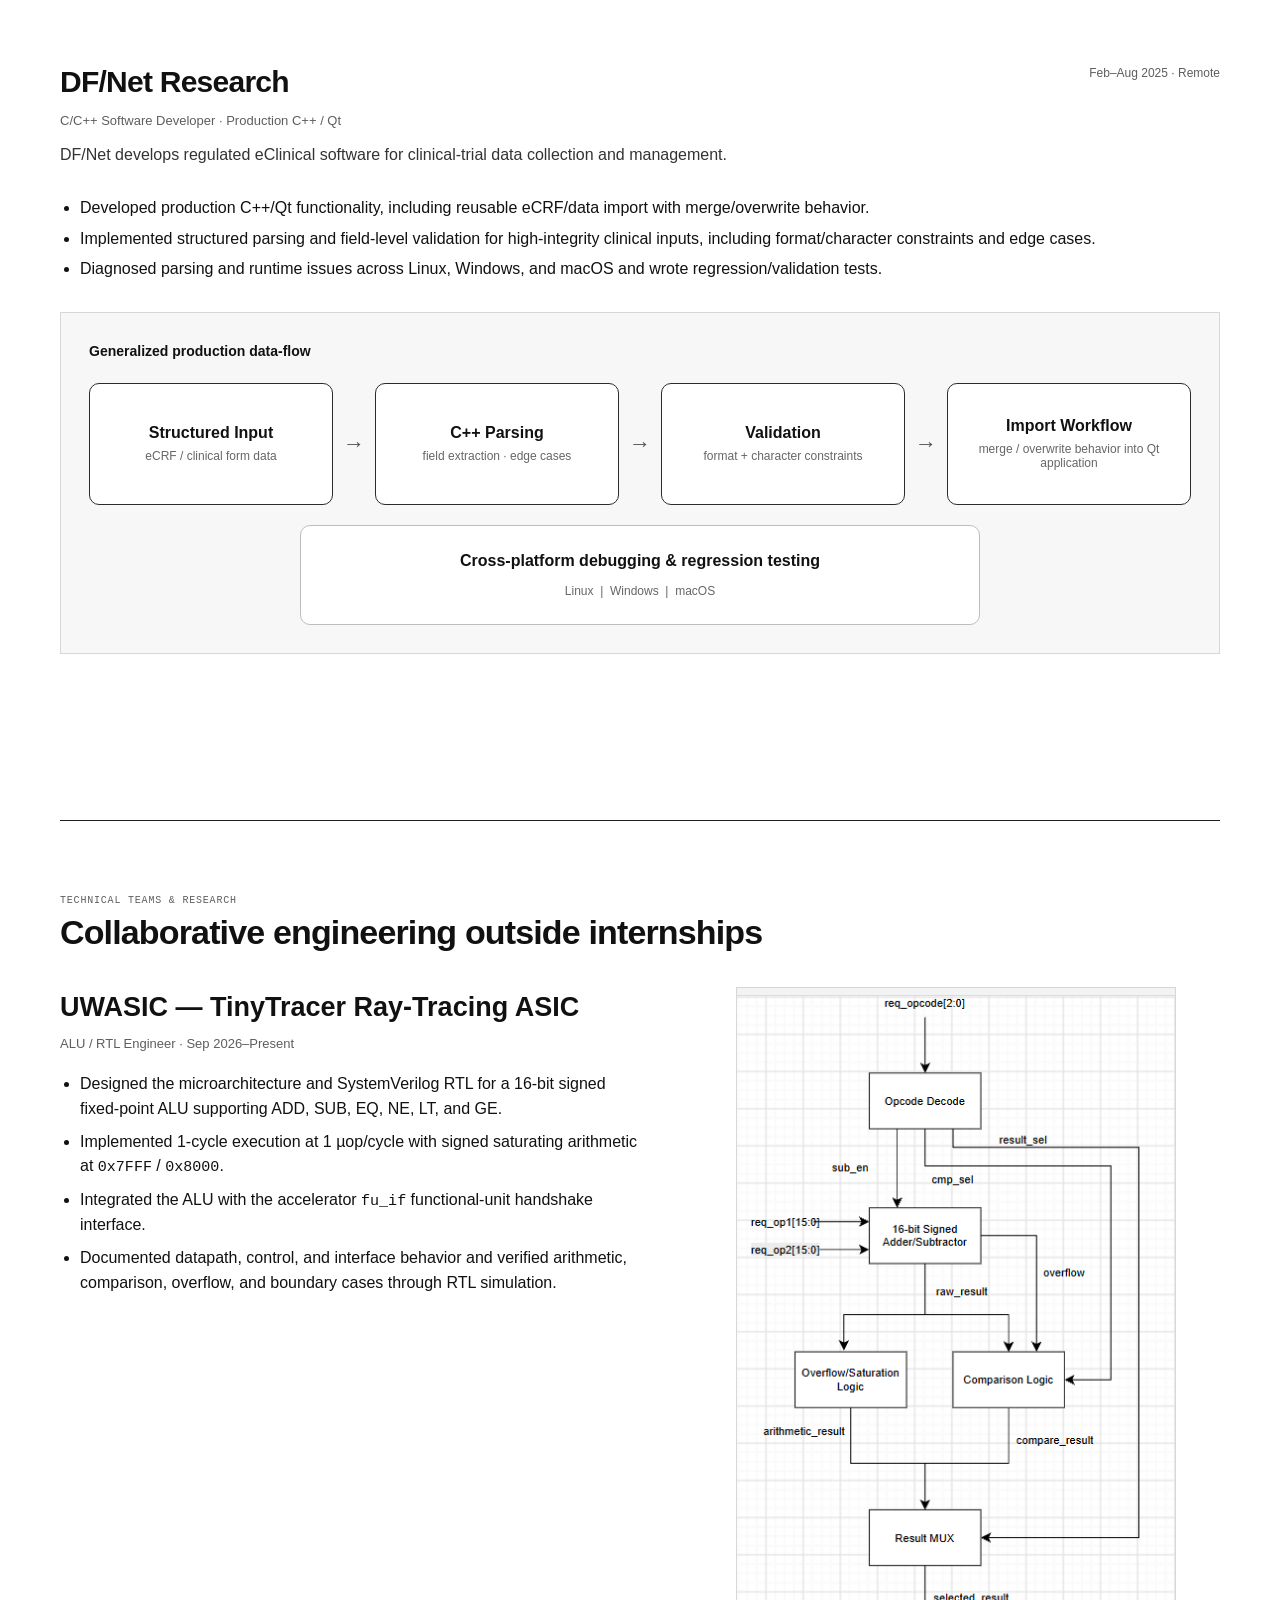
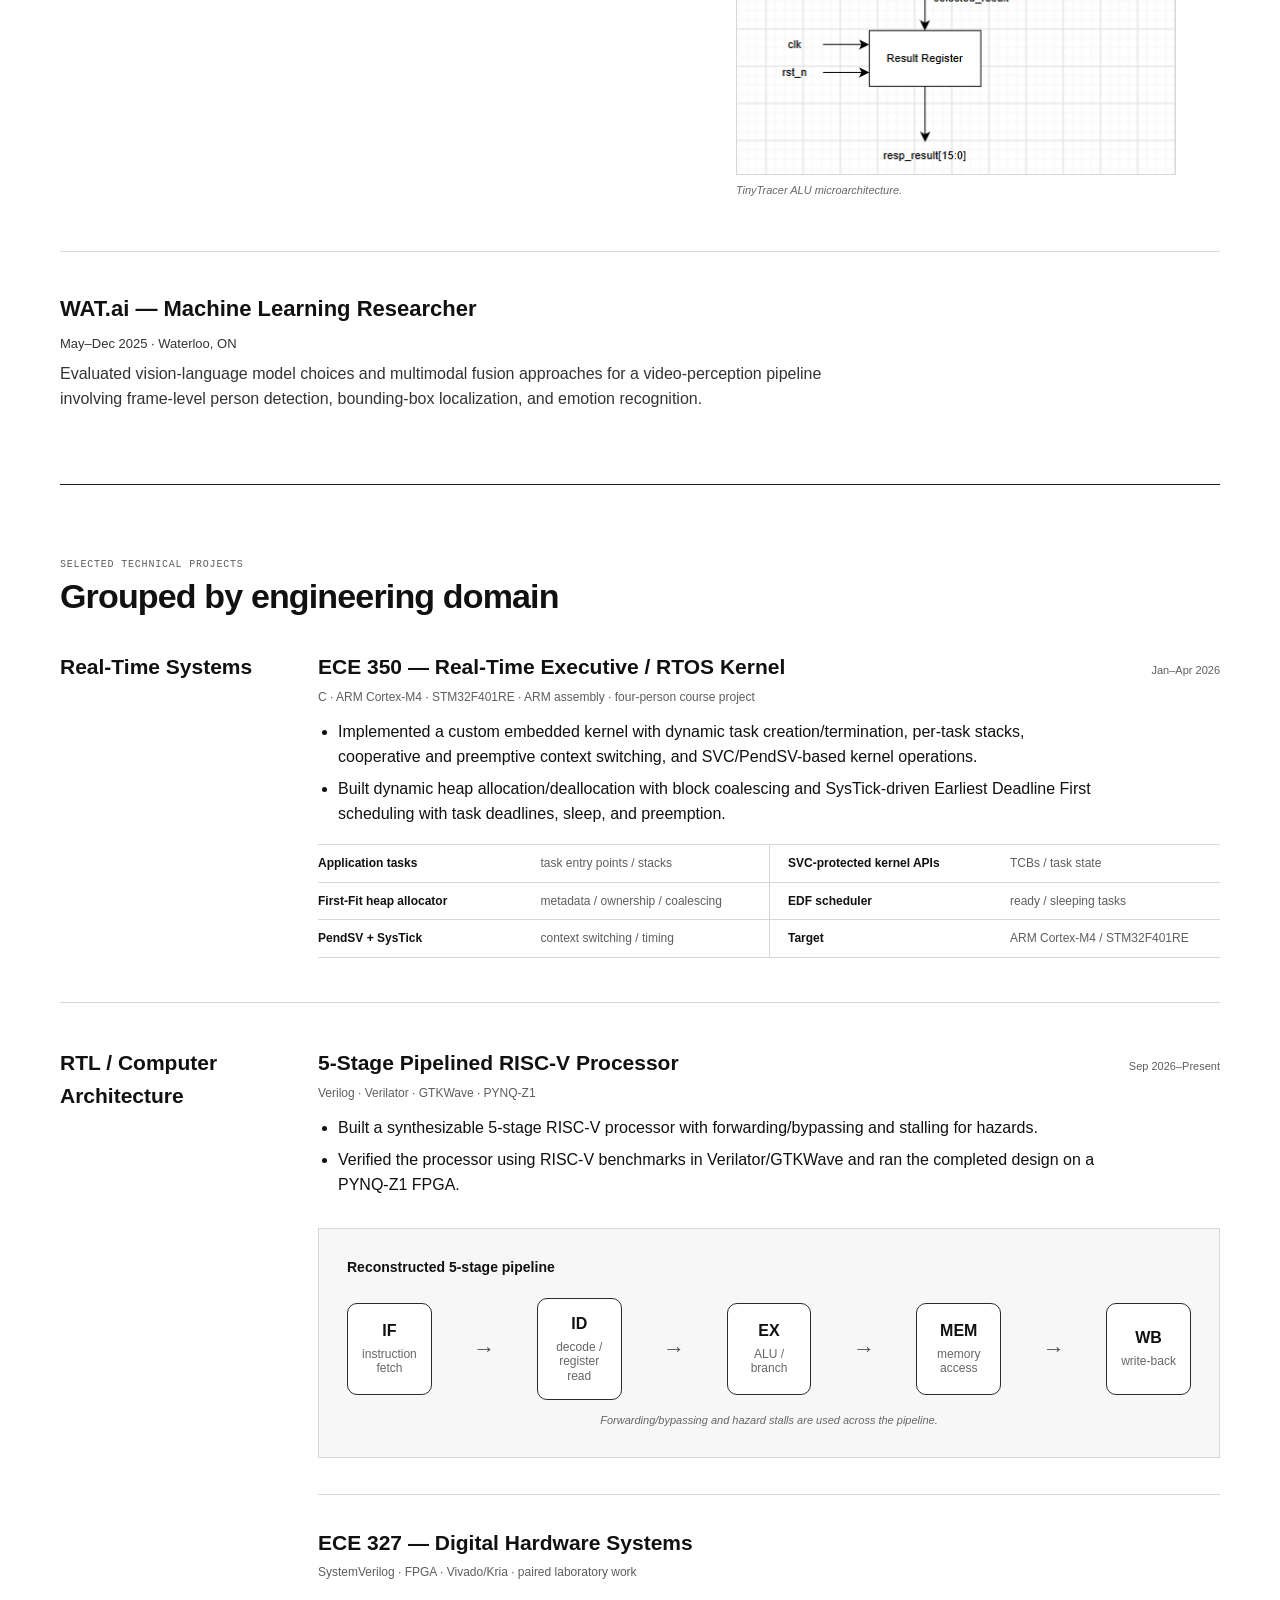
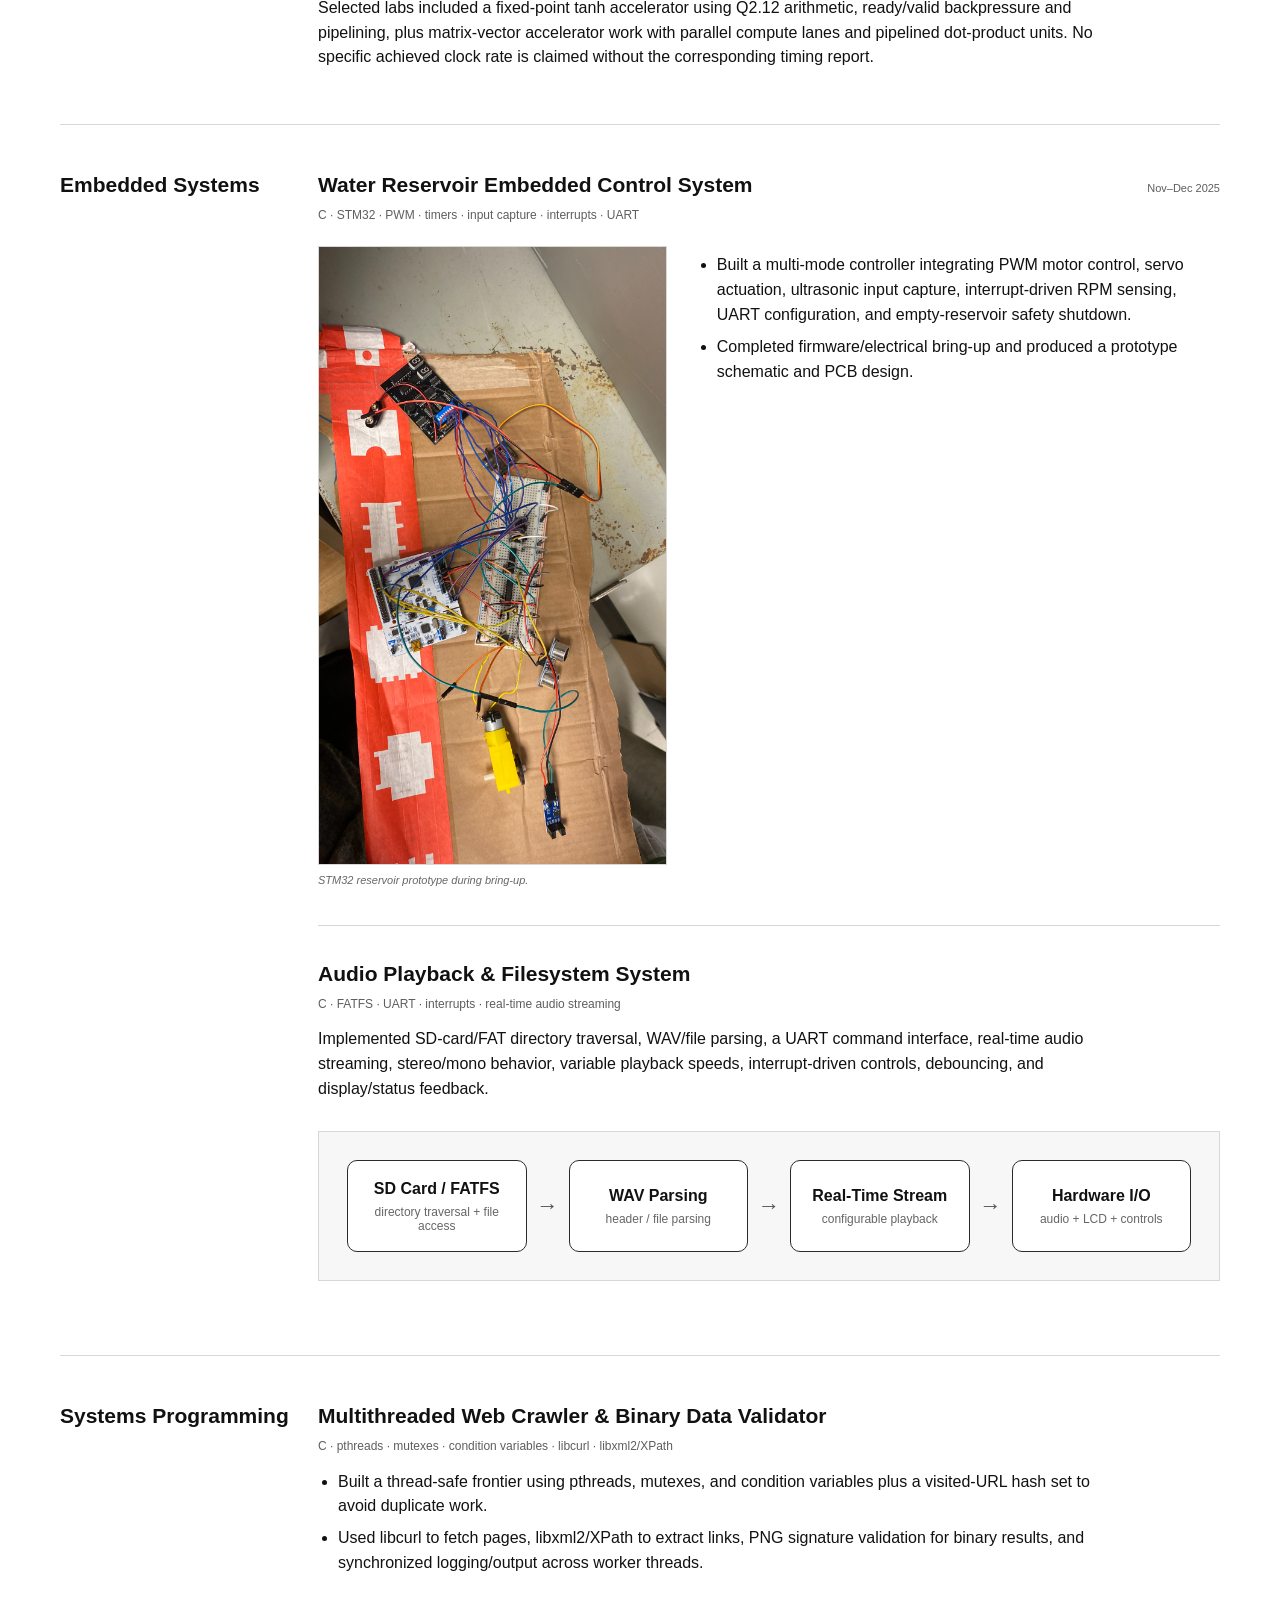
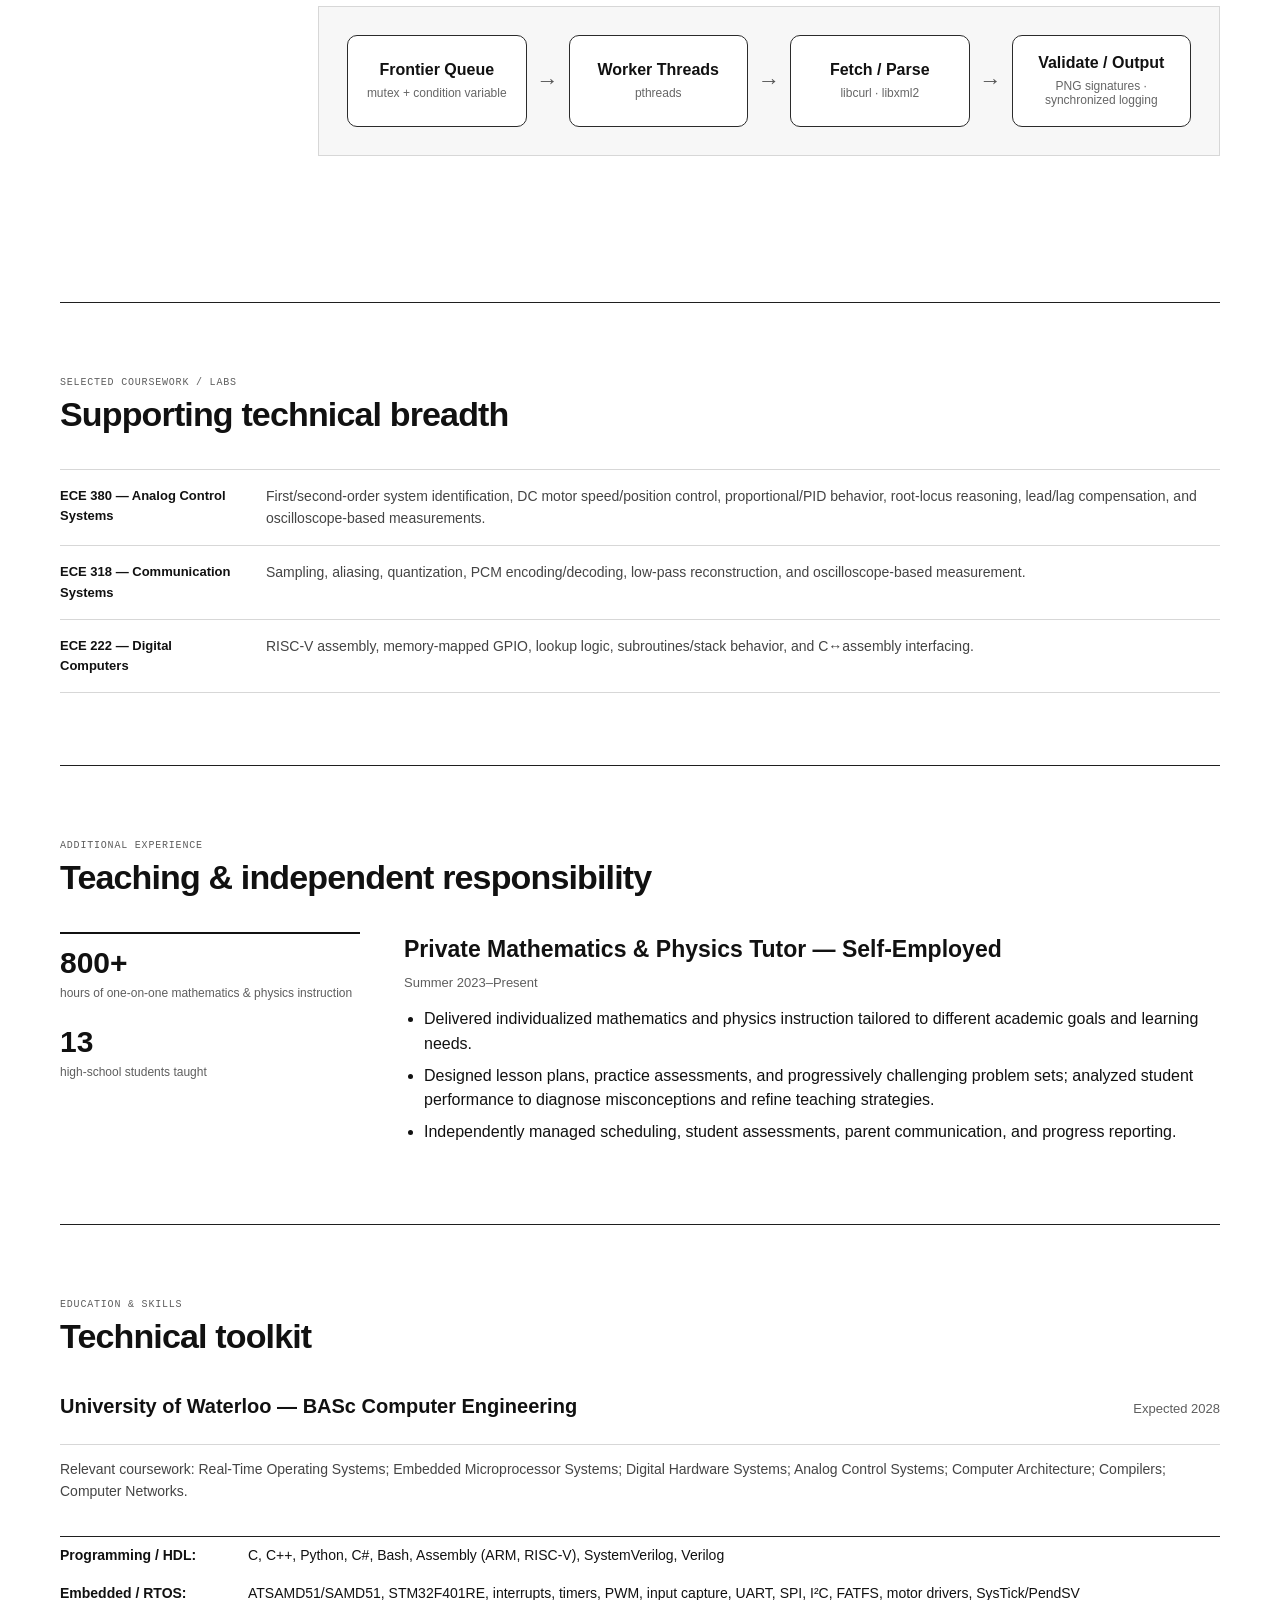
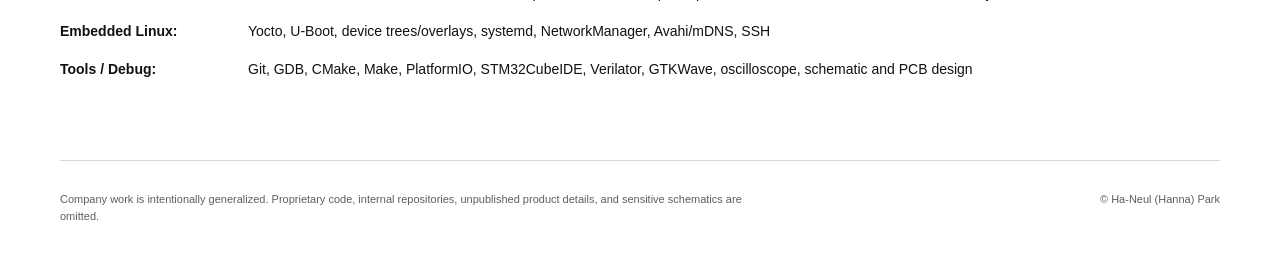
==== commit 95b22da2: "Add files via upload" ====
--- a/index.html
+++ b/index.html
@@ -122,37 +122,28 @@
 }
 
 /* Profile */
-.profile-grid{
-  display:grid;
-  grid-template-columns:1.05fr .95fr;
-  gap:70px;
-  align-items:start;
-}
-.profile-copy h2{
+.profile-single{
+  max-width:900px;
+}
+.profile-single h2{
   font-size:12px;
   letter-spacing:.03em;
+  text-transform:uppercase;
   margin:0 0 10px;
-}
-.profile-copy p{
+  font-weight:800;
+}
+.profile-single p{
   margin:0;
-  font-size:19px;
+  font-size:18px;
+  line-height:1.55;
+  color:var(--text);
+}
+.profile-single .profile-secondary{
+  margin-top:14px;
+  color:var(--muted);
+  font-size:15px;
   line-height:1.5;
-  max-width:650px;
-}
-.profile-links{
-  display:flex;
-  gap:16px;
-  flex-wrap:wrap;
-  margin-top:20px;
-}
-.profile-links a{font-size:13px;text-underline-offset:4px}
-.profile-note{
-  border-left:1px solid var(--line-dark);
-  padding-left:28px;
-  color:var(--muted);
-  font-size:14px;
-}
-.profile-note strong{color:var(--text)}
+}
 
 /* Experience */
 .company{
@@ -593,8 +584,7 @@
 /* Responsive */
 @media(max-width:900px){
   nav{display:none}
-  .profile-grid,.team-grid{grid-template-columns:1fr;gap:30px}
-  .profile-note{border-left:0;border-top:1px solid var(--line);padding:20px 0 0}
+  .team-grid{grid-template-columns:1fr;gap:30px}
   .company-header{grid-template-columns:1fr}
   .company-date{white-space:normal}
   .mini-projects{grid-template-columns:1fr}
@@ -673,20 +663,16 @@
   </section>
 
   <section class="section shell">
-    <div class="profile-grid">
-      <div class="profile-copy">
-        <h2>PROFILE</h2>
-        <p>
-          I work close to hardware, across embedded firmware, real-time systems, RTL, and Embedded Linux.
-          My experience includes motor and sensor interfaces, hardware debugging, system bring-up,
-          validation, and low-level C/C++ systems work.
-        </p>
-      </div>
-      <div class="profile-note">
-        <strong>What ties the work together:</strong><br>
-        understanding the boundary between software, digital hardware, and physical systems—and debugging
-        far enough across that boundary to find the real constraint.
-      </div>
+    <div class="profile-single">
+      <h2>Profile</h2>
+      <p>
+        I work close to hardware, across embedded firmware, real-time systems, RTL, and Embedded Linux.
+        My experience includes motor and sensor interfaces, hardware debugging, system bring-up,
+        validation, and low-level C/C++ systems work.
+      </p>
+      <p class="profile-secondary">
+        My strongest work sits at the boundary between software, digital hardware, and physical systems.
+      </p>
     </div>
   </section>
 
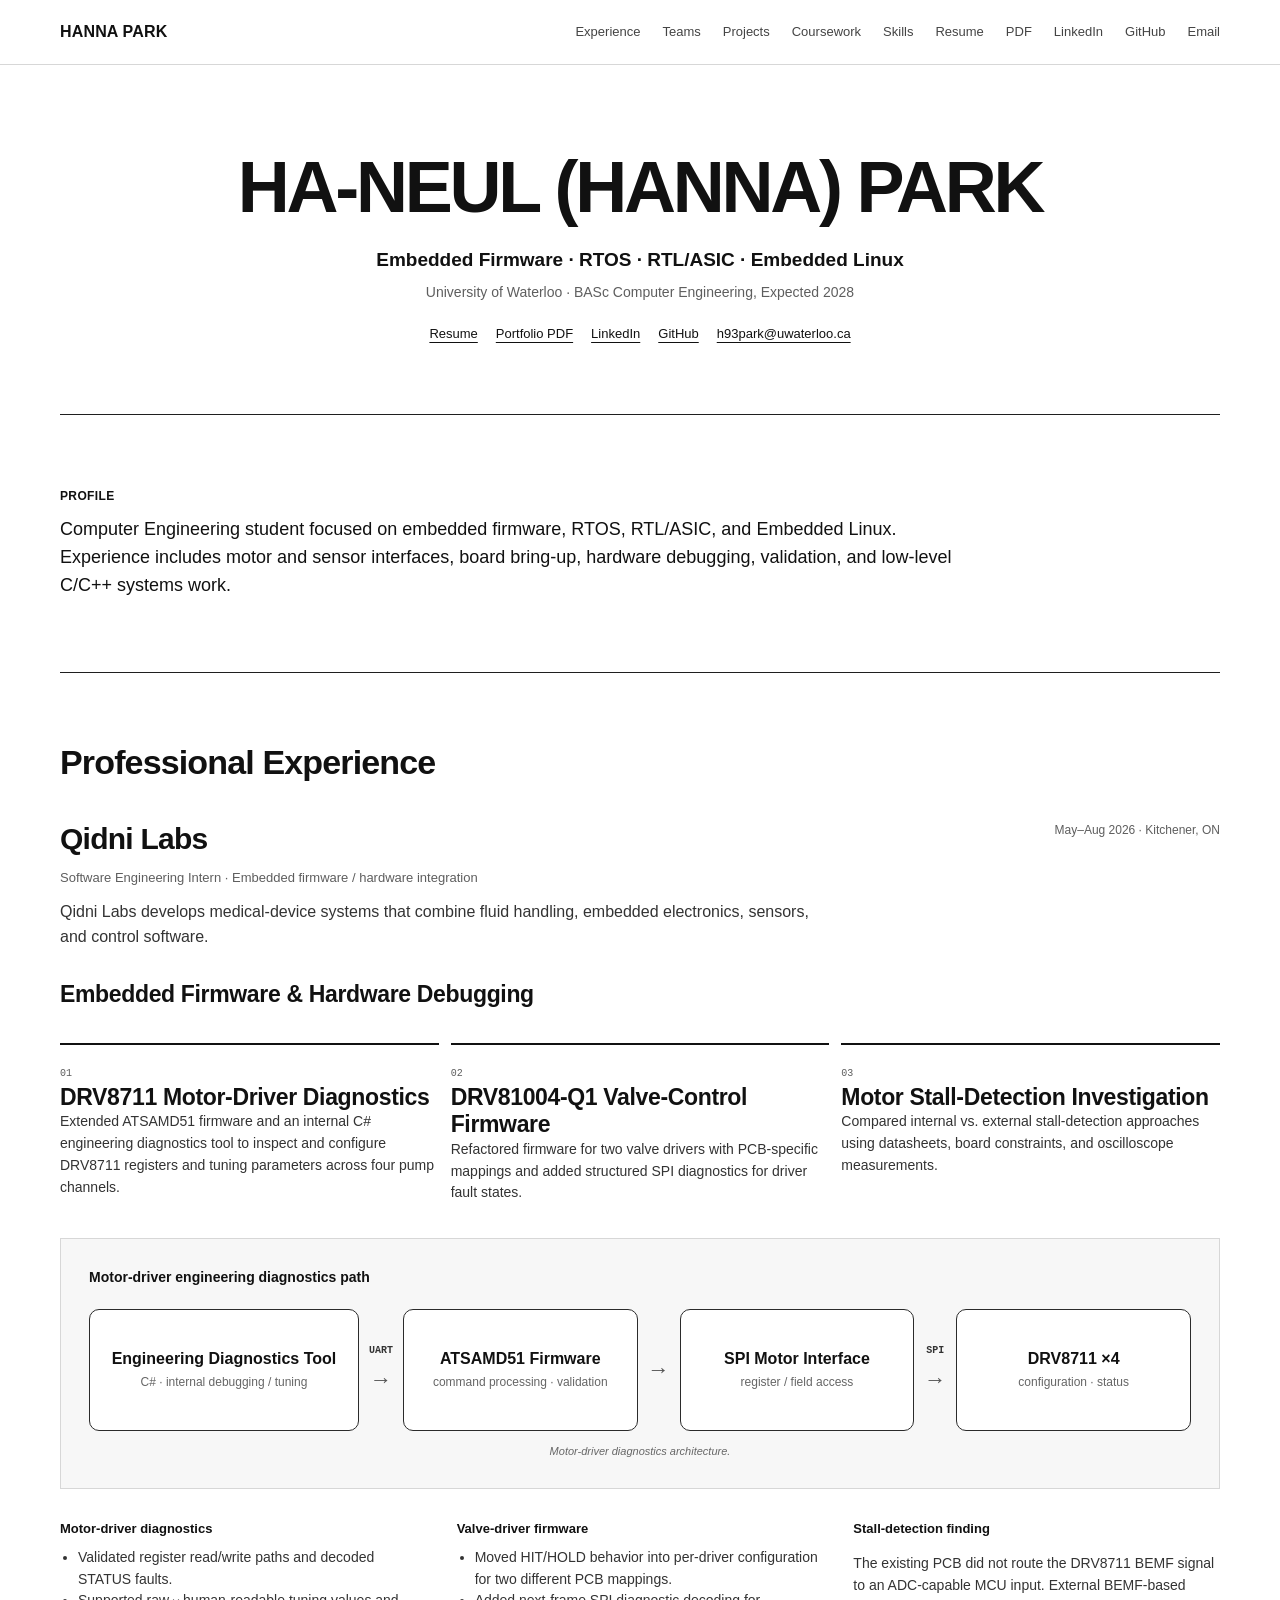
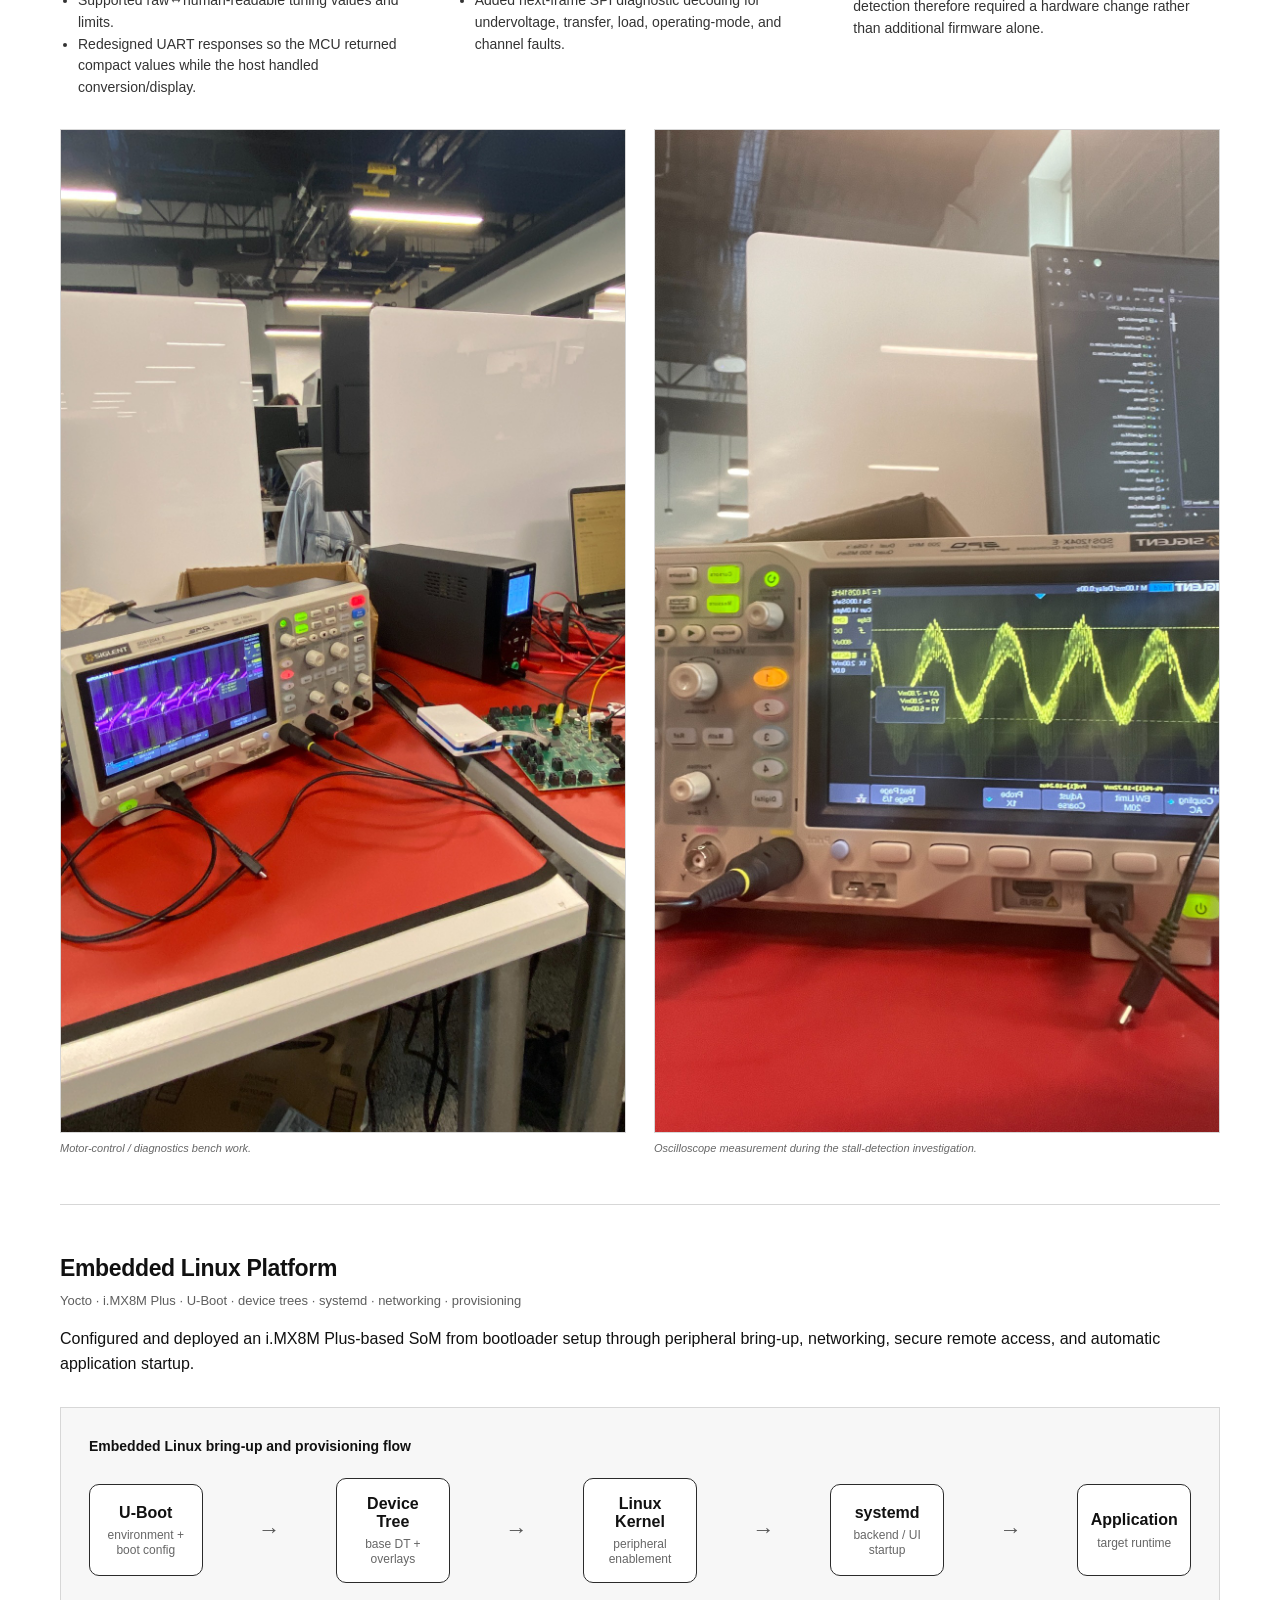
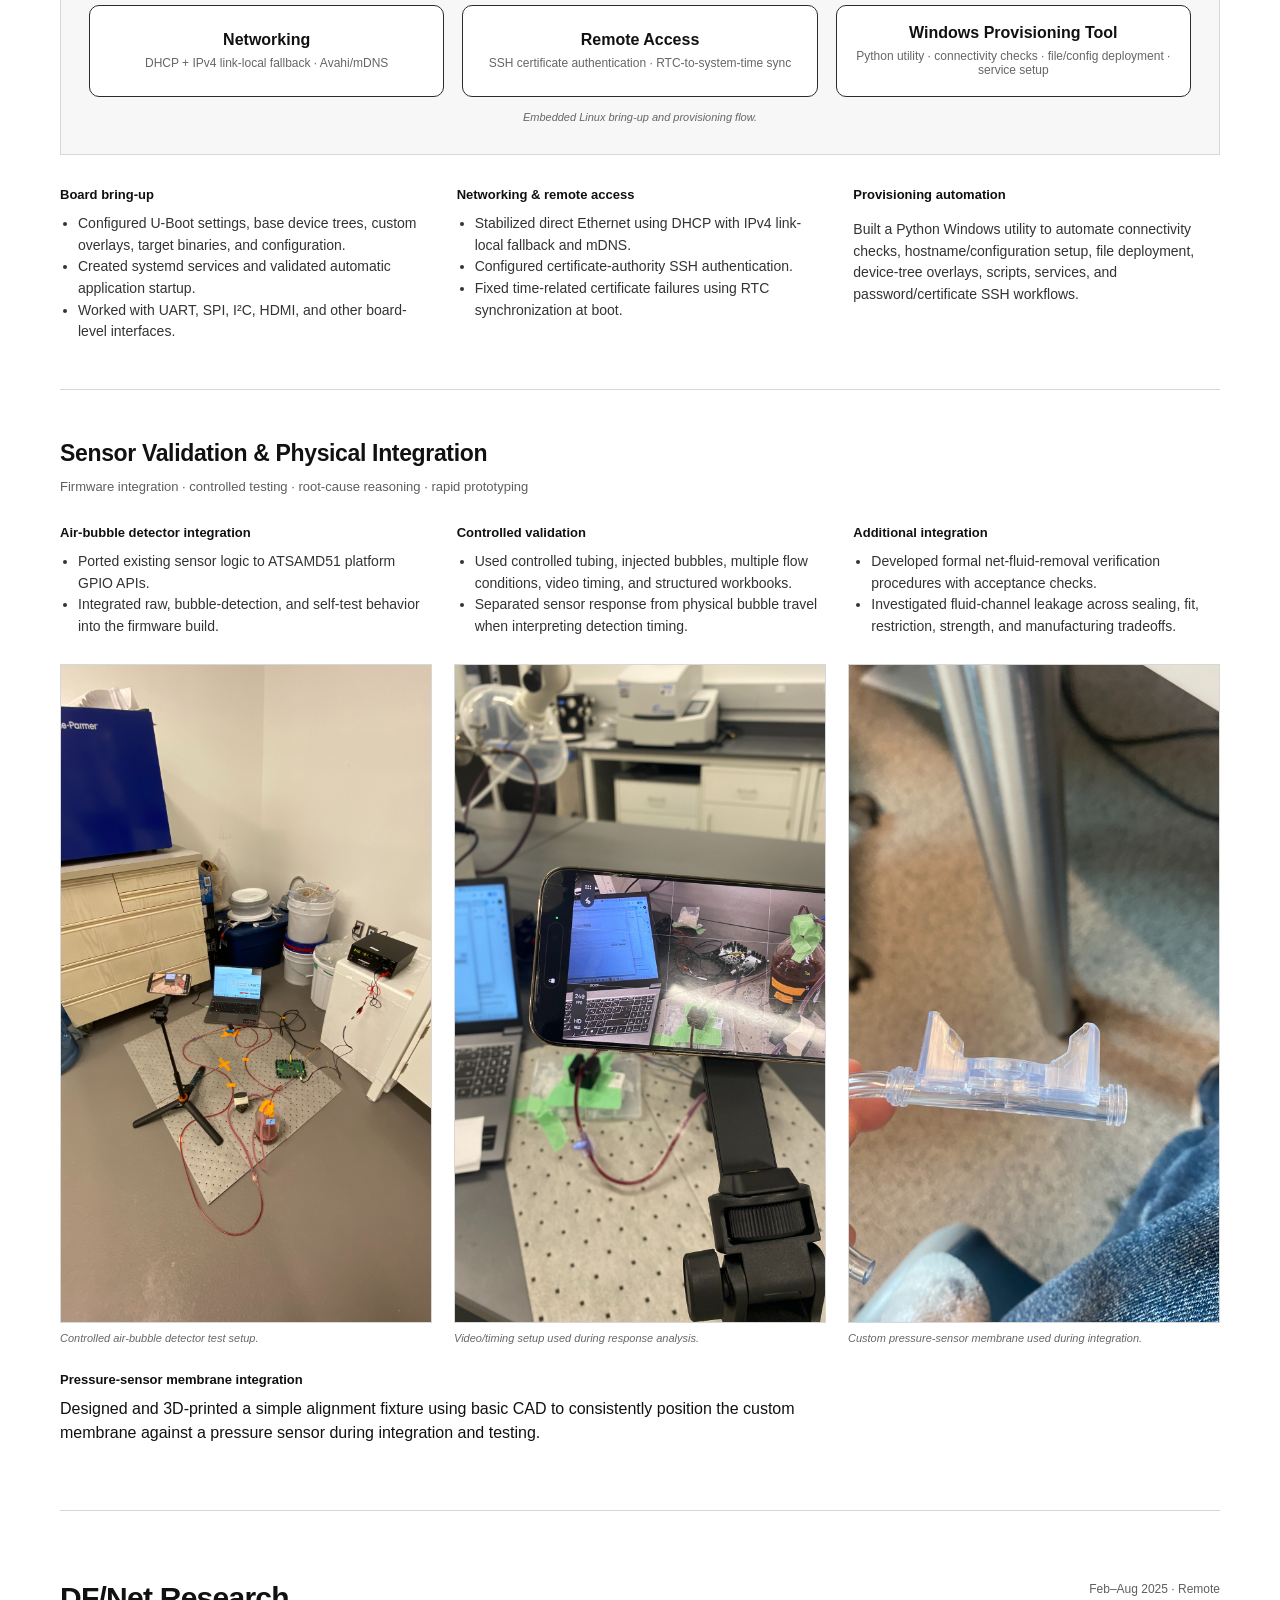
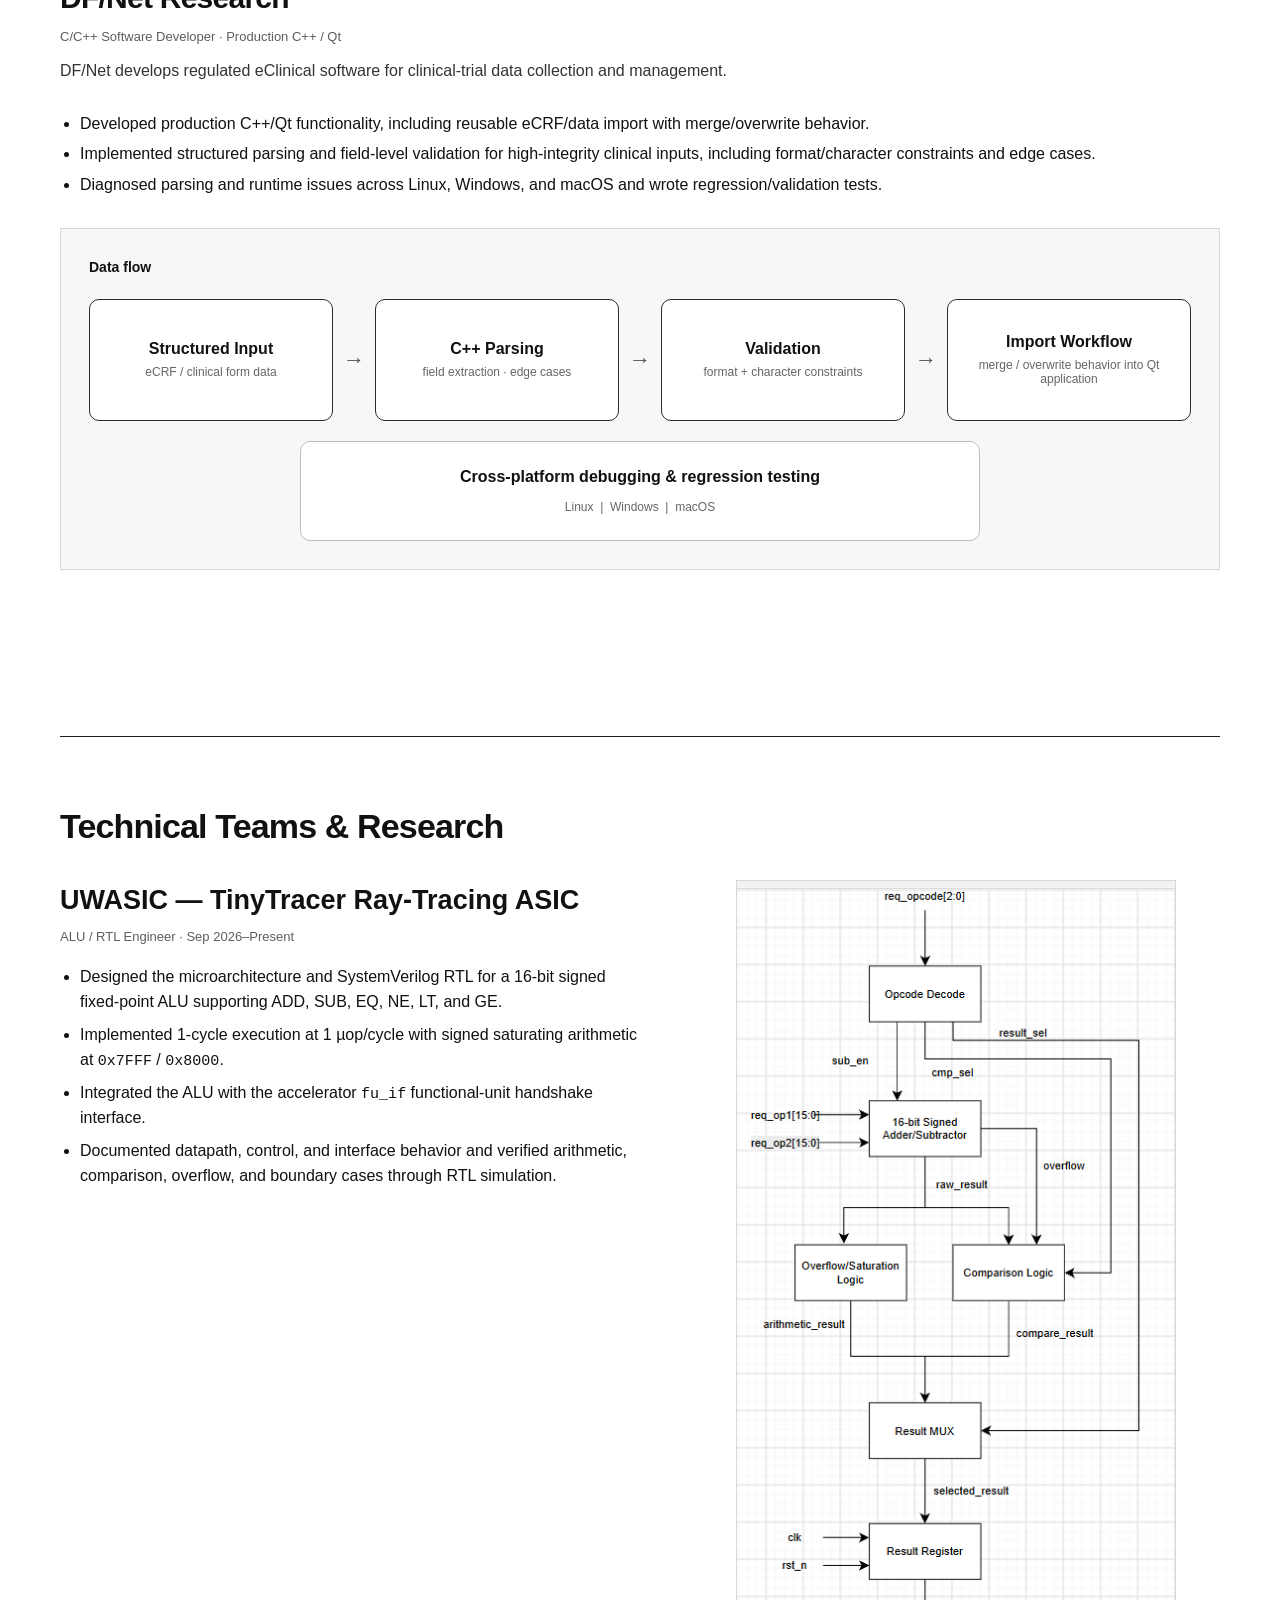
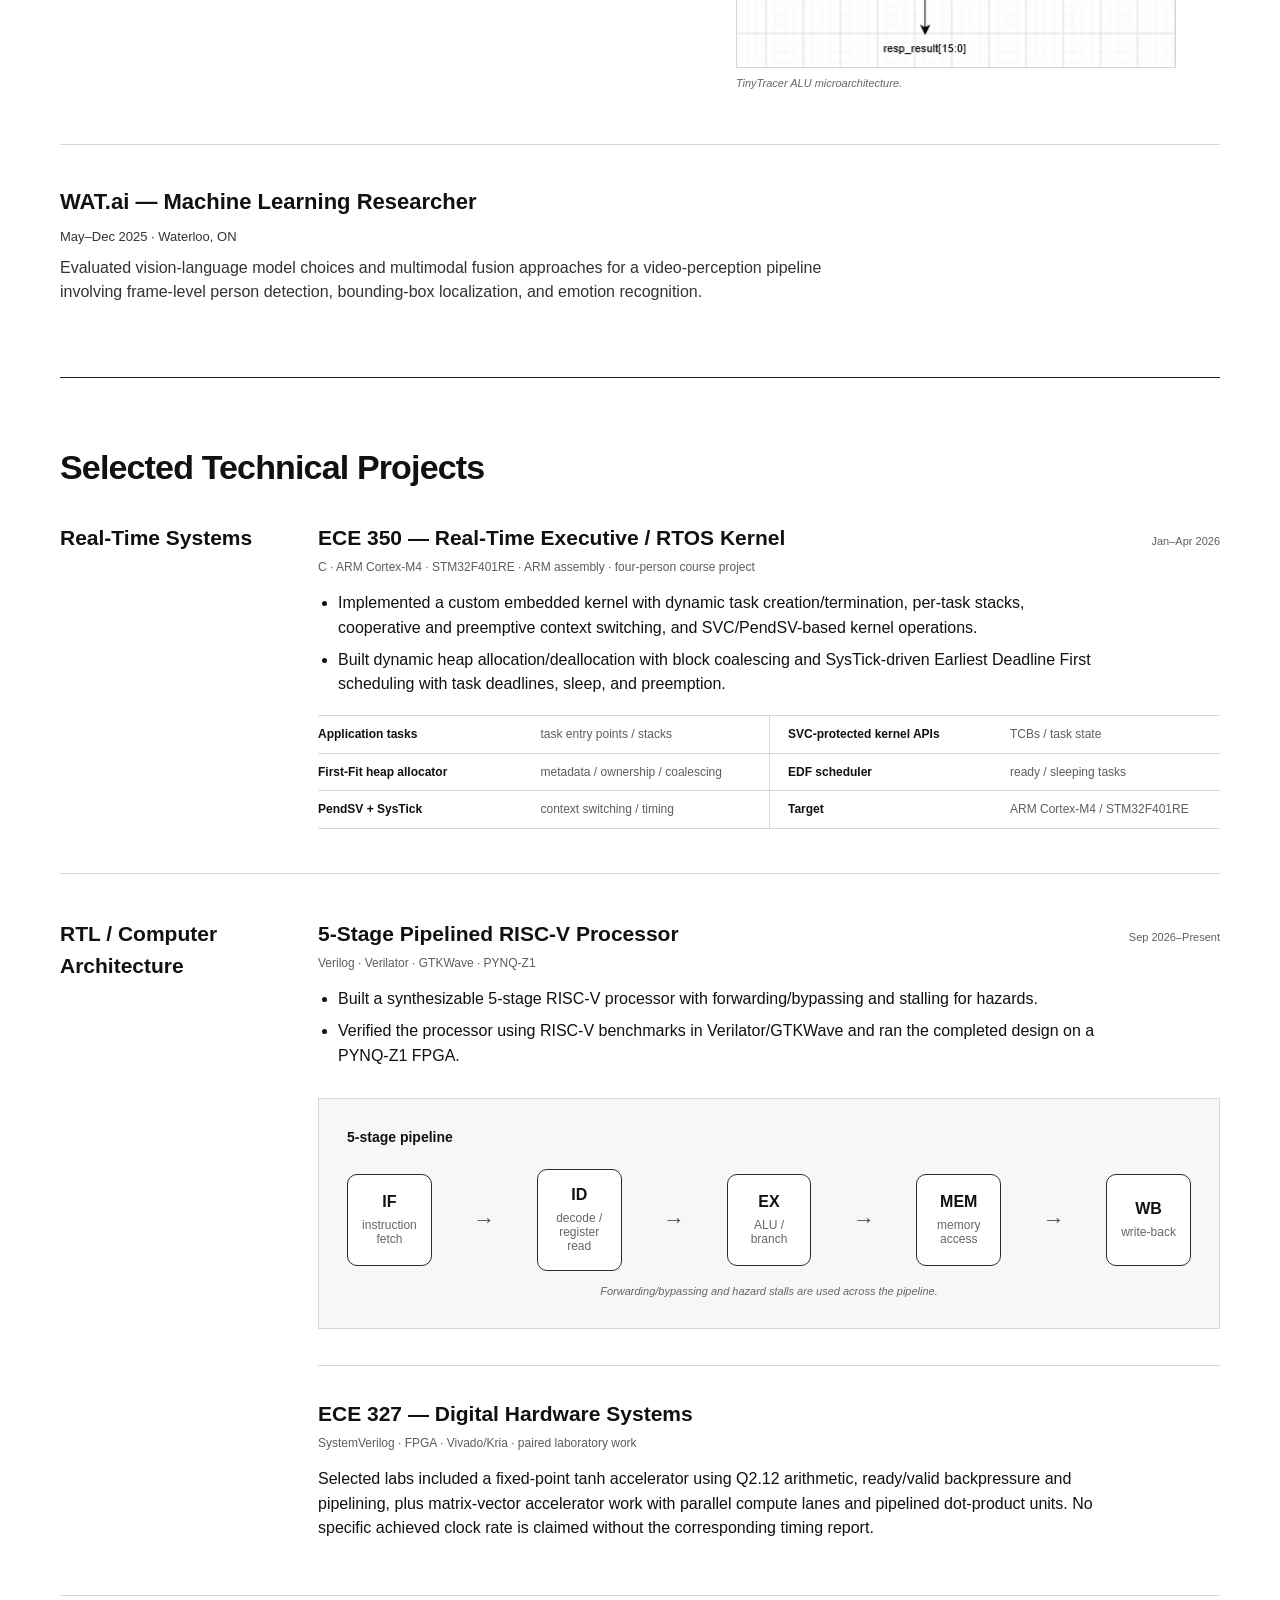
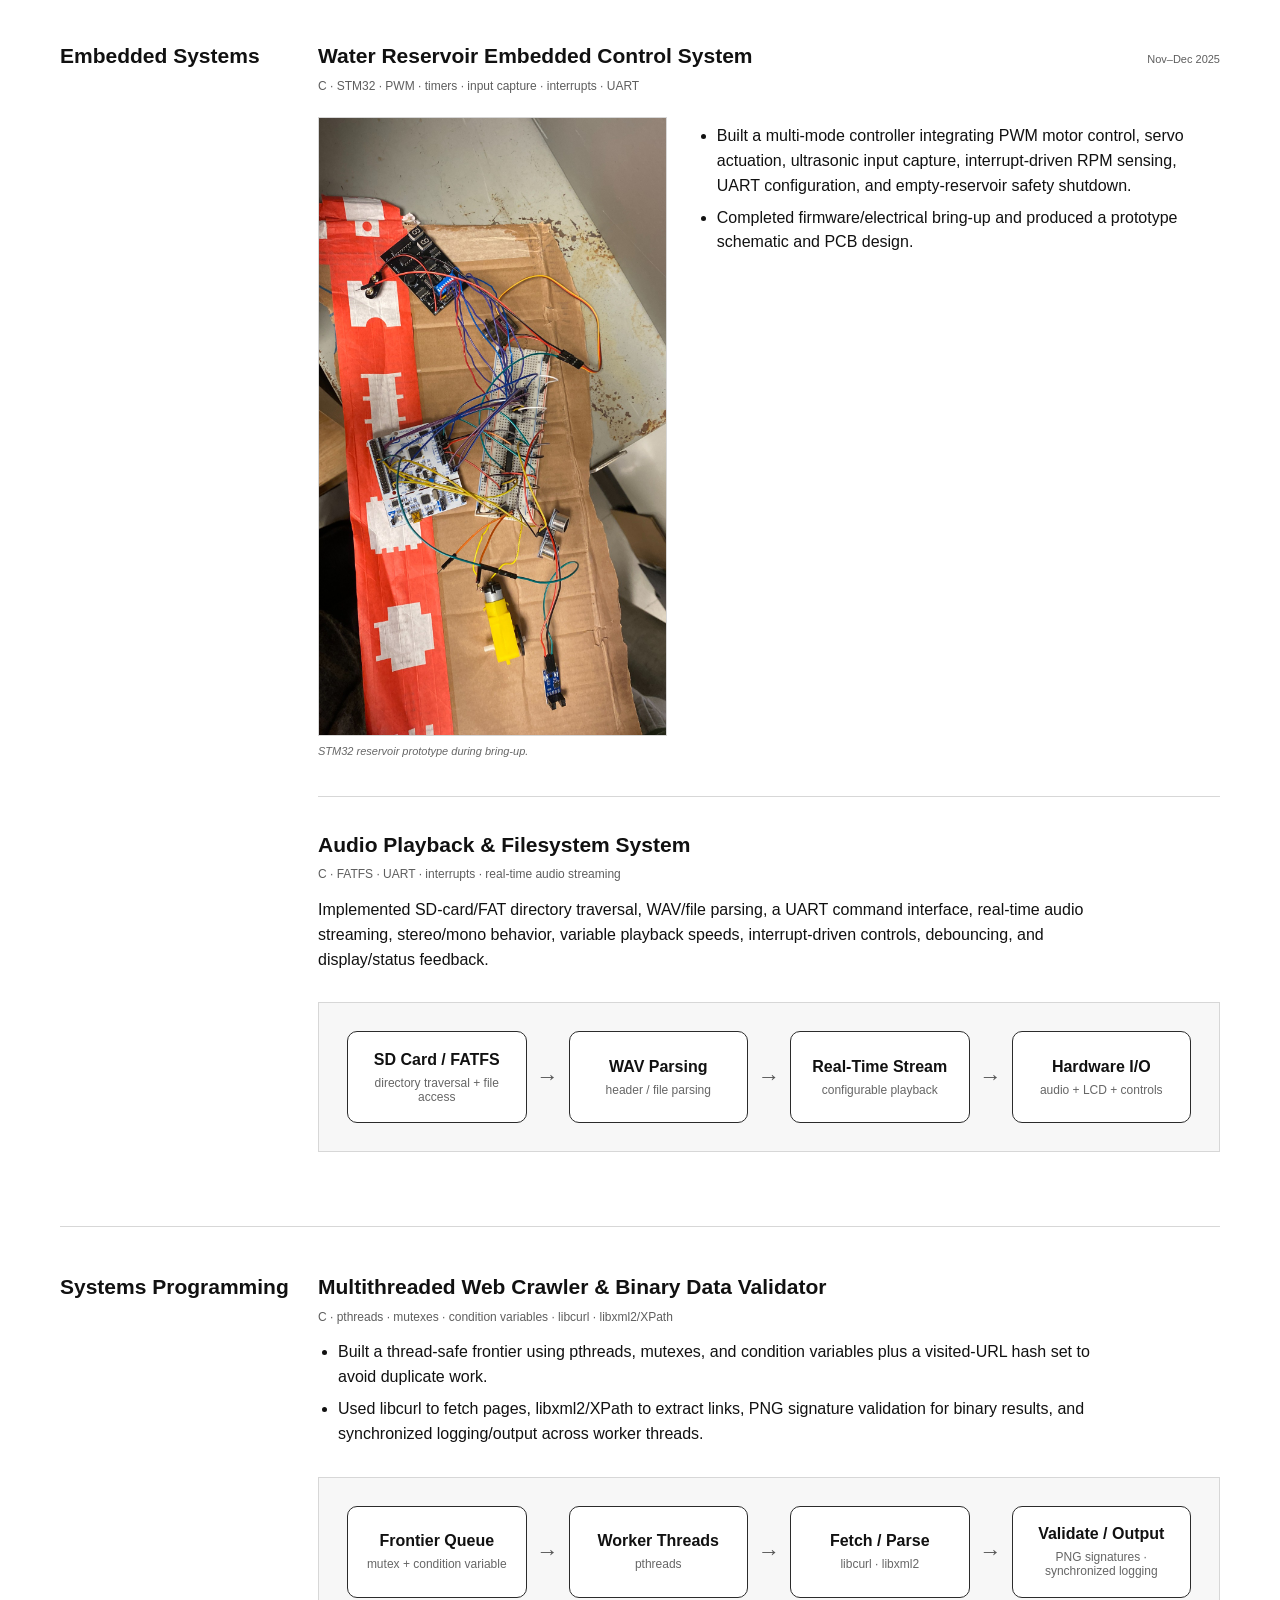
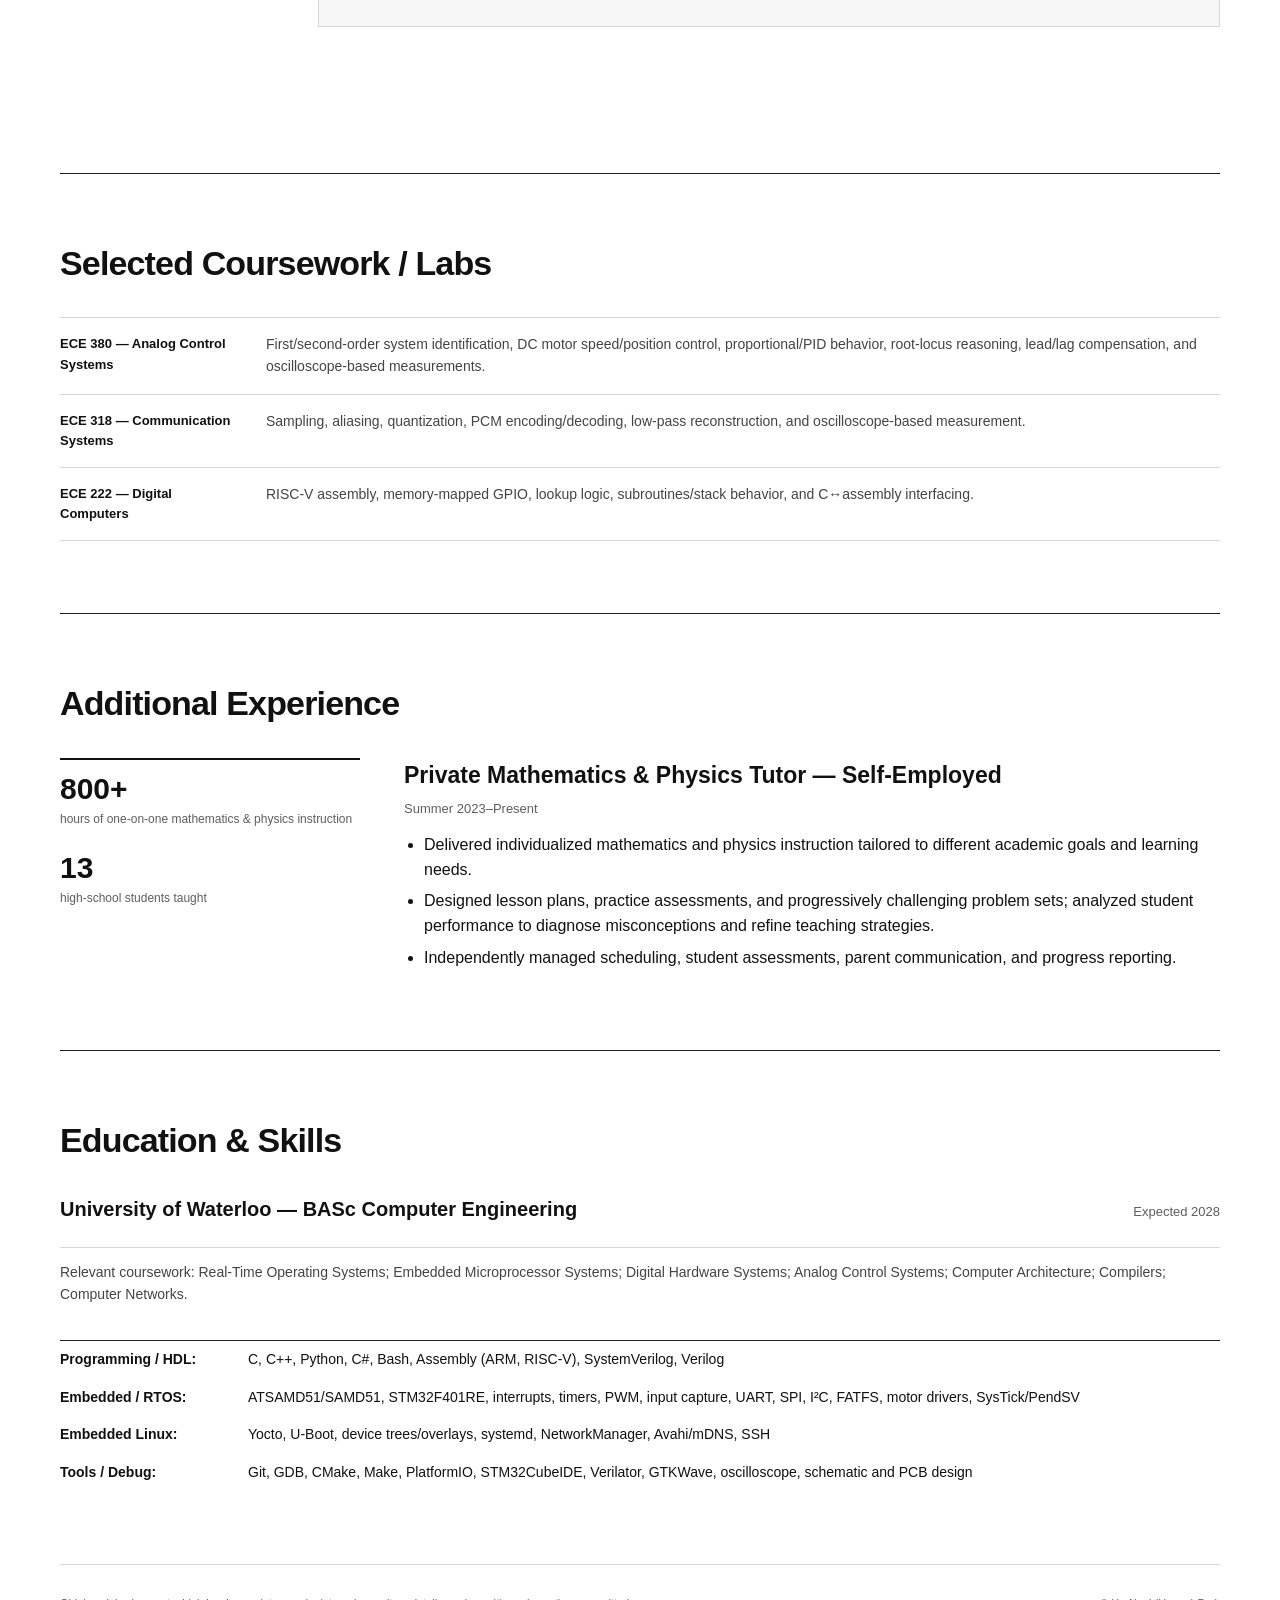
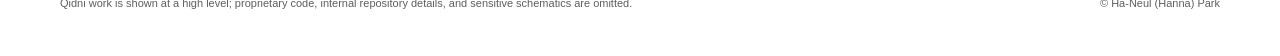
==== commit 2428dc3a: "Add files via upload" ====
--- a/index.html
+++ b/index.html
@@ -101,14 +101,6 @@
 .section-head{
   margin-bottom:36px;
 }
-.section-kicker{
-  font-family:var(--mono);
-  font-size:10px;
-  letter-spacing:.08em;
-  text-transform:uppercase;
-  color:var(--muted);
-  margin:0 0 7px;
-}
 .section-head h2{
   margin:0;
   font-size:34px;
@@ -137,12 +129,6 @@
   font-size:18px;
   line-height:1.55;
   color:var(--text);
-}
-.profile-single .profile-secondary{
-  margin-top:14px;
-  color:var(--muted);
-  font-size:15px;
-  line-height:1.5;
 }
 
 /* Experience */
@@ -666,20 +652,16 @@
     <div class="profile-single">
       <h2>Profile</h2>
       <p>
-        I work close to hardware, across embedded firmware, real-time systems, RTL, and Embedded Linux.
-        My experience includes motor and sensor interfaces, hardware debugging, system bring-up,
-        validation, and low-level C/C++ systems work.
-      </p>
-      <p class="profile-secondary">
-        My strongest work sits at the boundary between software, digital hardware, and physical systems.
+        Computer Engineering student focused on embedded firmware, RTOS, RTL/ASIC, and Embedded Linux.
+        Experience includes motor and sensor interfaces, board bring-up, hardware debugging, validation,
+        and low-level C/C++ systems work.
       </p>
     </div>
   </section>
 
   <section class="section shell" id="experience">
     <div class="section-head">
-      <p class="section-kicker">Professional Experience</p>
-      <h2>Industry work</h2>
+      <h2>Professional Experience</h2>
     </div>
 
     <article class="company">
@@ -697,7 +679,6 @@
 
       <div class="subsection" style="margin-top:0;padding-top:0;border-top:0">
         <h4>Embedded Firmware & Hardware Debugging</h4>
-        <p class="subsection-meta">Three distinct pieces of work across motor control, valve control, and investigation.</p>
 
         <div class="mini-projects">
           <div class="mini-project">
@@ -749,7 +730,7 @@
               <span>configuration · status</span>
             </div>
           </div>
-          <p class="caption">Generalized engineering-tool → UART → ATSAMD51 → SPI → motor-driver architecture.</p>
+          <p class="caption">Motor-driver diagnostics architecture.</p>
         </div>
 
         <div class="three-col-copy">
@@ -794,8 +775,8 @@
         <p class="subsection-meta">Yocto · i.MX8M Plus · U-Boot · device trees · systemd · networking · provisioning</p>
 
         <p>
-          A newly programmed i.MX8M Plus-based SoM needed a repeatable path from bootloader configuration
-          to working peripherals, network access, secure remote access, and automatic application startup.
+          Configured and deployed an i.MX8M Plus-based SoM from bootloader setup through peripheral bring-up,
+          networking, secure remote access, and automatic application startup.
         </p>
 
         <div class="diagram-wrap">
@@ -816,7 +797,7 @@
             <div class="box compact"><strong>Remote Access</strong><span>SSH certificate authentication · RTC-to-system-time sync</span></div>
             <div class="box compact"><strong>Windows Provisioning Tool</strong><span>Python utility · connectivity checks · file/config deployment · service setup</span></div>
           </div>
-          <p class="caption">Generalized boot, deployment, networking, and provisioning flow.</p>
+          <p class="caption">Embedded Linux bring-up and provisioning flow.</p>
         </div>
 
         <div class="three-col-copy">
@@ -918,7 +899,7 @@
       </ul>
 
       <div class="diagram-wrap">
-        <p class="diagram-title">Generalized production data-flow</p>
+        <p class="diagram-title">Data flow</p>
         <div class="flow dfnet">
           <div class="box"><strong>Structured Input</strong><span>eCRF / clinical form data</span></div>
           <div class="arrow">→</div>
@@ -938,8 +919,7 @@
 
   <section class="section shell" id="teams">
     <div class="section-head">
-      <p class="section-kicker">Technical Teams & Research</p>
-      <h2>Collaborative engineering outside internships</h2>
+      <h2>Technical Teams & Research</h2>
     </div>
 
     <div class="team-grid">
@@ -971,8 +951,7 @@
 
   <section class="section shell" id="projects">
     <div class="section-head">
-      <p class="section-kicker">Selected Technical Projects</p>
-      <h2>Grouped by engineering domain</h2>
+      <h2>Selected Technical Projects</h2>
     </div>
 
     <section class="domain">
@@ -1021,7 +1000,7 @@
               </ul>
             </div>
             <div class="diagram-wrap">
-              <p class="diagram-title">Reconstructed 5-stage pipeline</p>
+              <p class="diagram-title">5-stage pipeline</p>
               <div class="flow pipeline">
                 <div class="box compact"><strong>IF</strong><span>instruction fetch</span></div>
                 <div class="arrow">→</div>
@@ -1135,8 +1114,7 @@
 
   <section class="section shell" id="coursework">
     <div class="section-head">
-      <p class="section-kicker">Selected Coursework / Labs</p>
-      <h2>Supporting technical breadth</h2>
+      <h2>Selected Coursework / Labs</h2>
     </div>
     <div class="course-list">
       <div class="course-row">
@@ -1156,8 +1134,7 @@
 
   <section class="section shell">
     <div class="section-head">
-      <p class="section-kicker">Additional Experience</p>
-      <h2>Teaching & independent responsibility</h2>
+      <h2>Additional Experience</h2>
     </div>
     <div class="tutor-grid">
       <div class="tutor-stat">
@@ -1180,8 +1157,7 @@
 
   <section class="section shell" id="skills">
     <div class="section-head">
-      <p class="section-kicker">Education & Skills</p>
-      <h2>Technical toolkit</h2>
+      <h2>Education & Skills</h2>
     </div>
 
     <div class="education-line">
@@ -1216,8 +1192,7 @@
 
 <footer class="shell">
   <div class="confidential">
-    Company work is intentionally generalized. Proprietary code, internal repositories, unpublished product details,
-    and sensitive schematics are omitted.
+    Qidni work is shown at a high level; proprietary code, internal repository details, and sensitive schematics are omitted.
   </div>
   <div>© Ha-Neul (Hanna) Park</div>
 </footer>
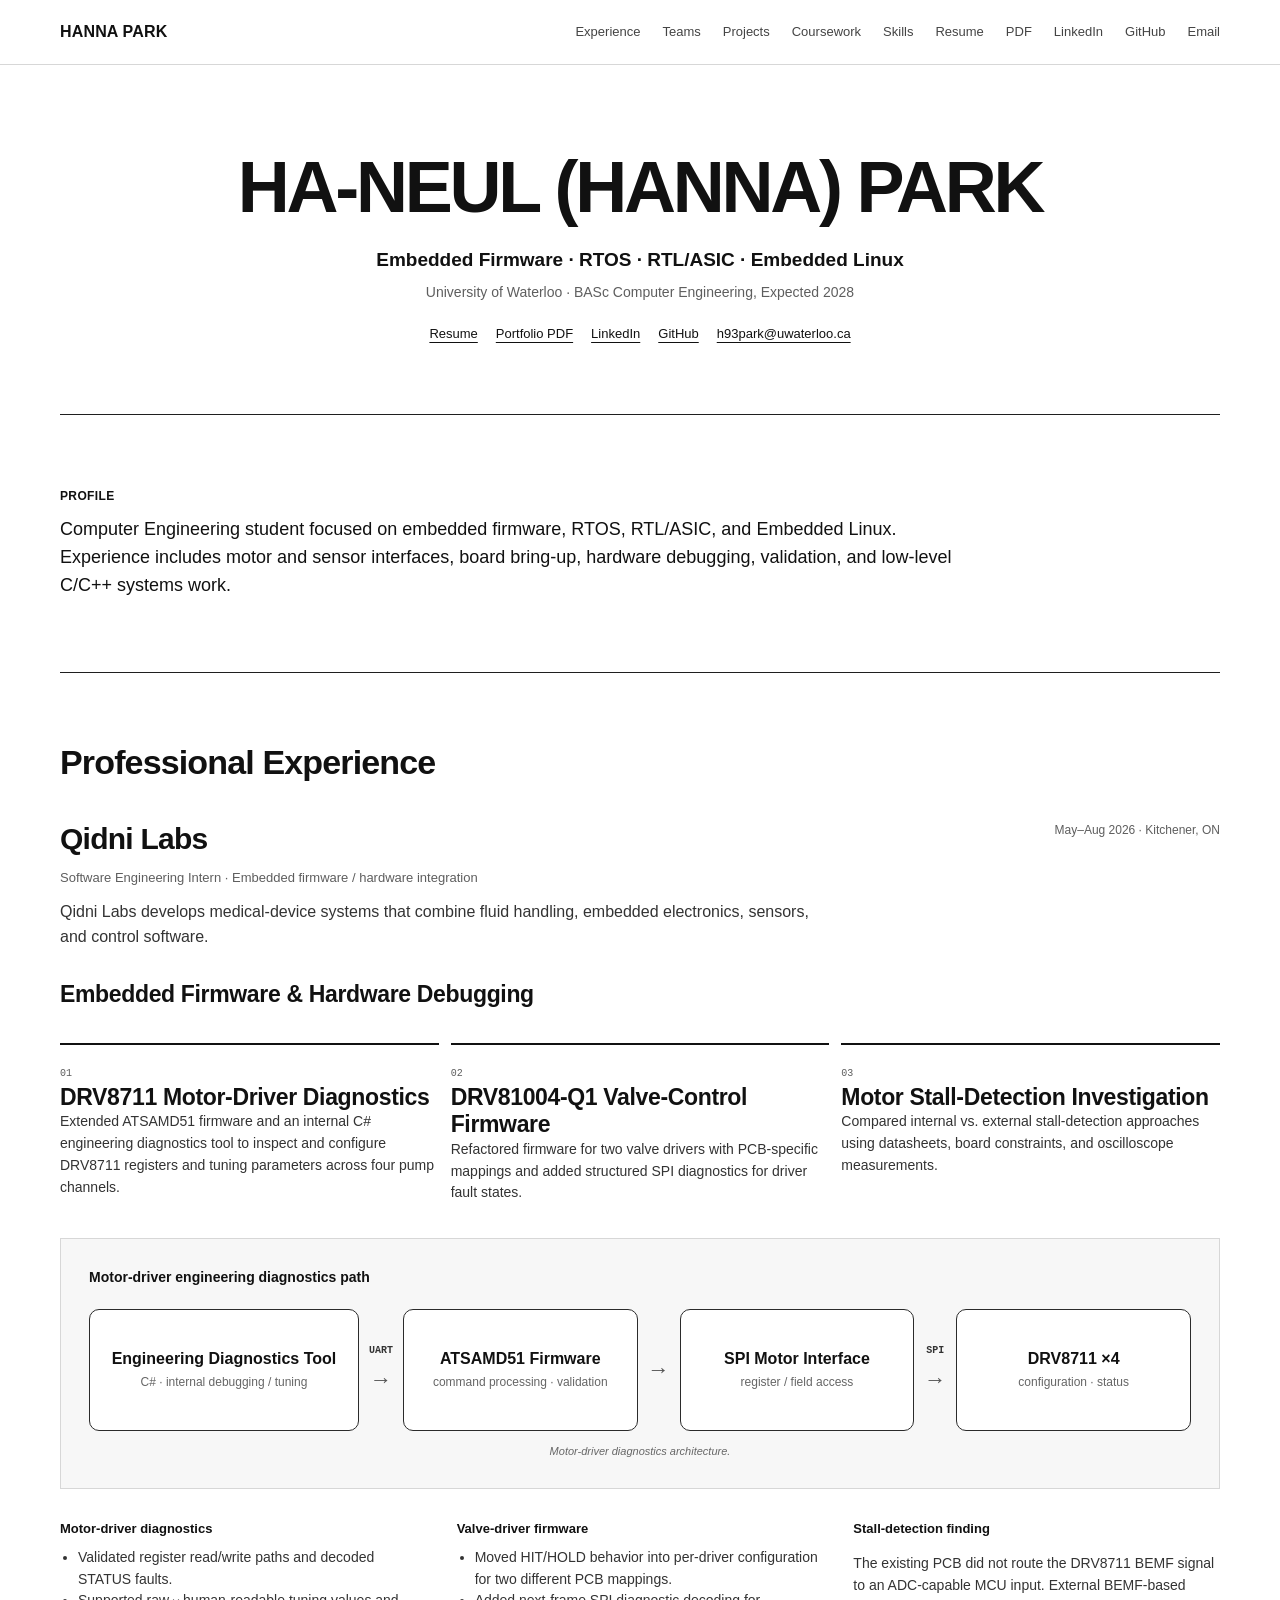
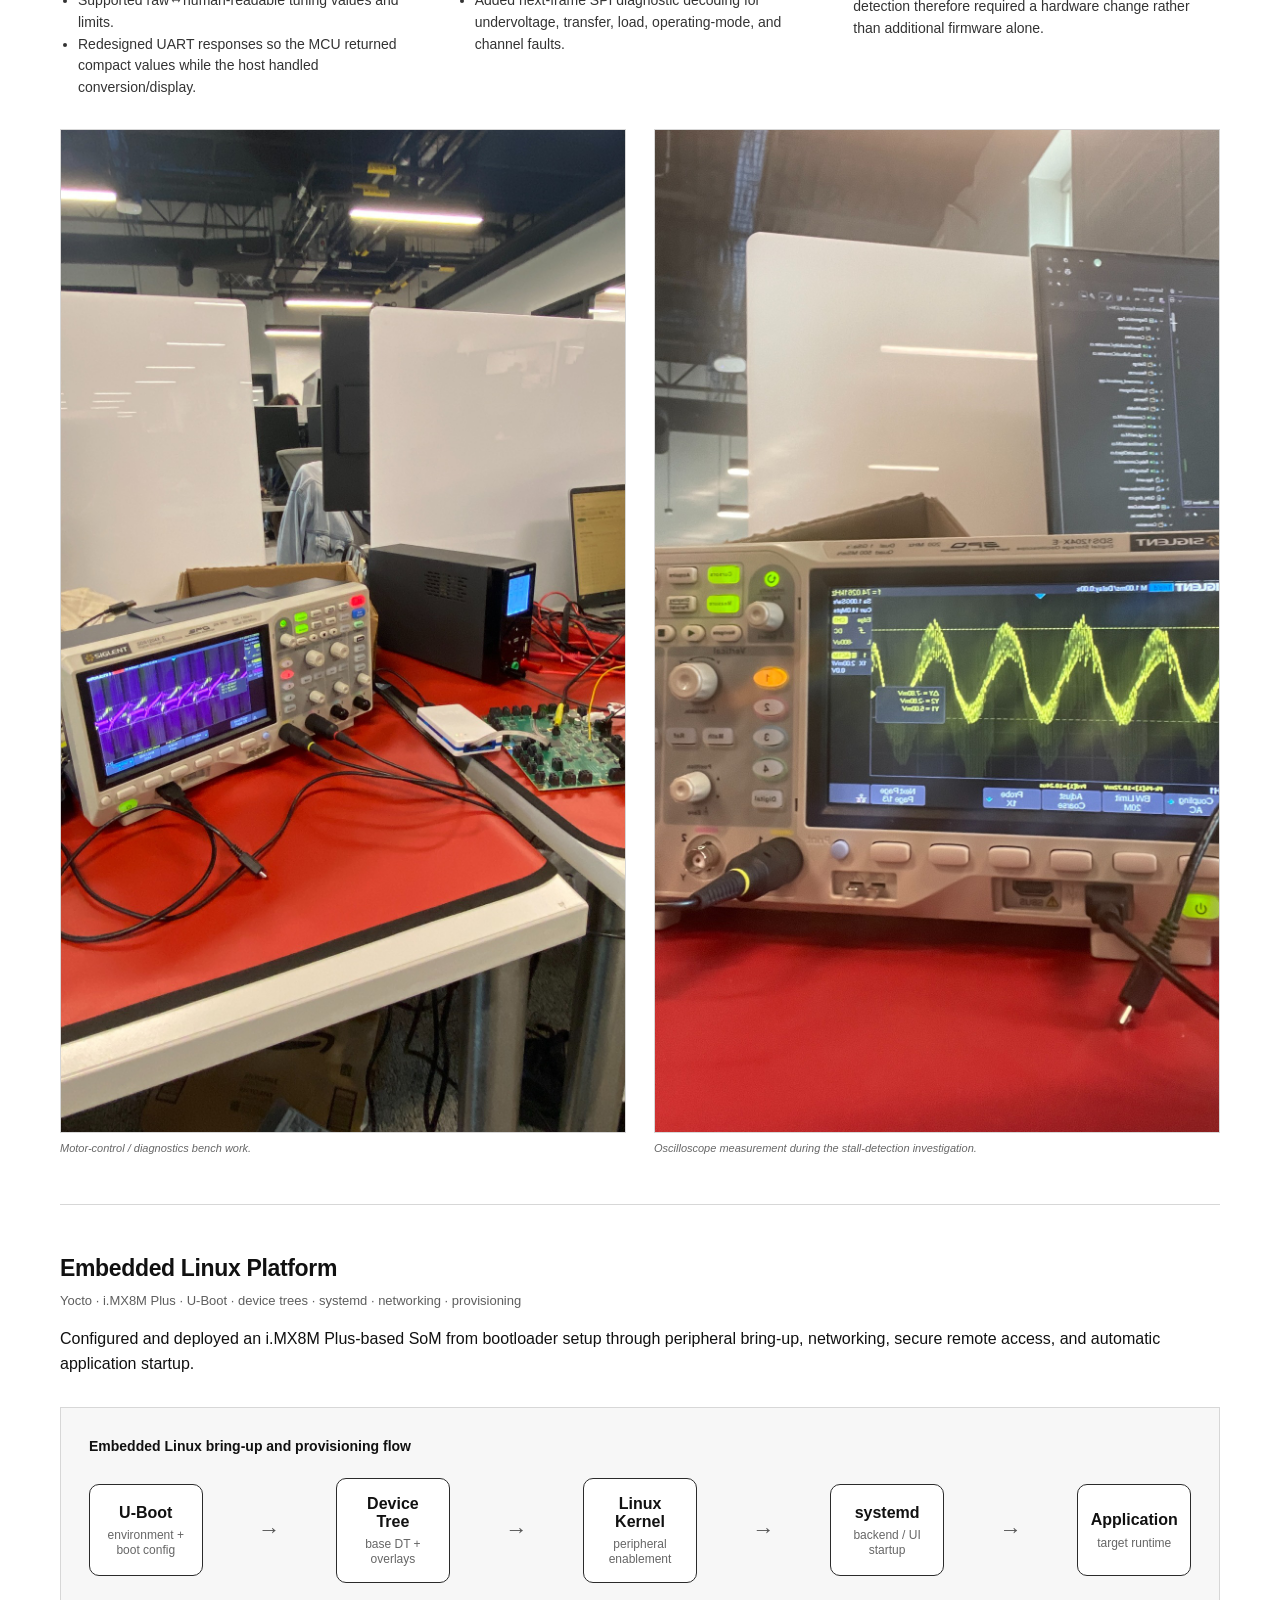
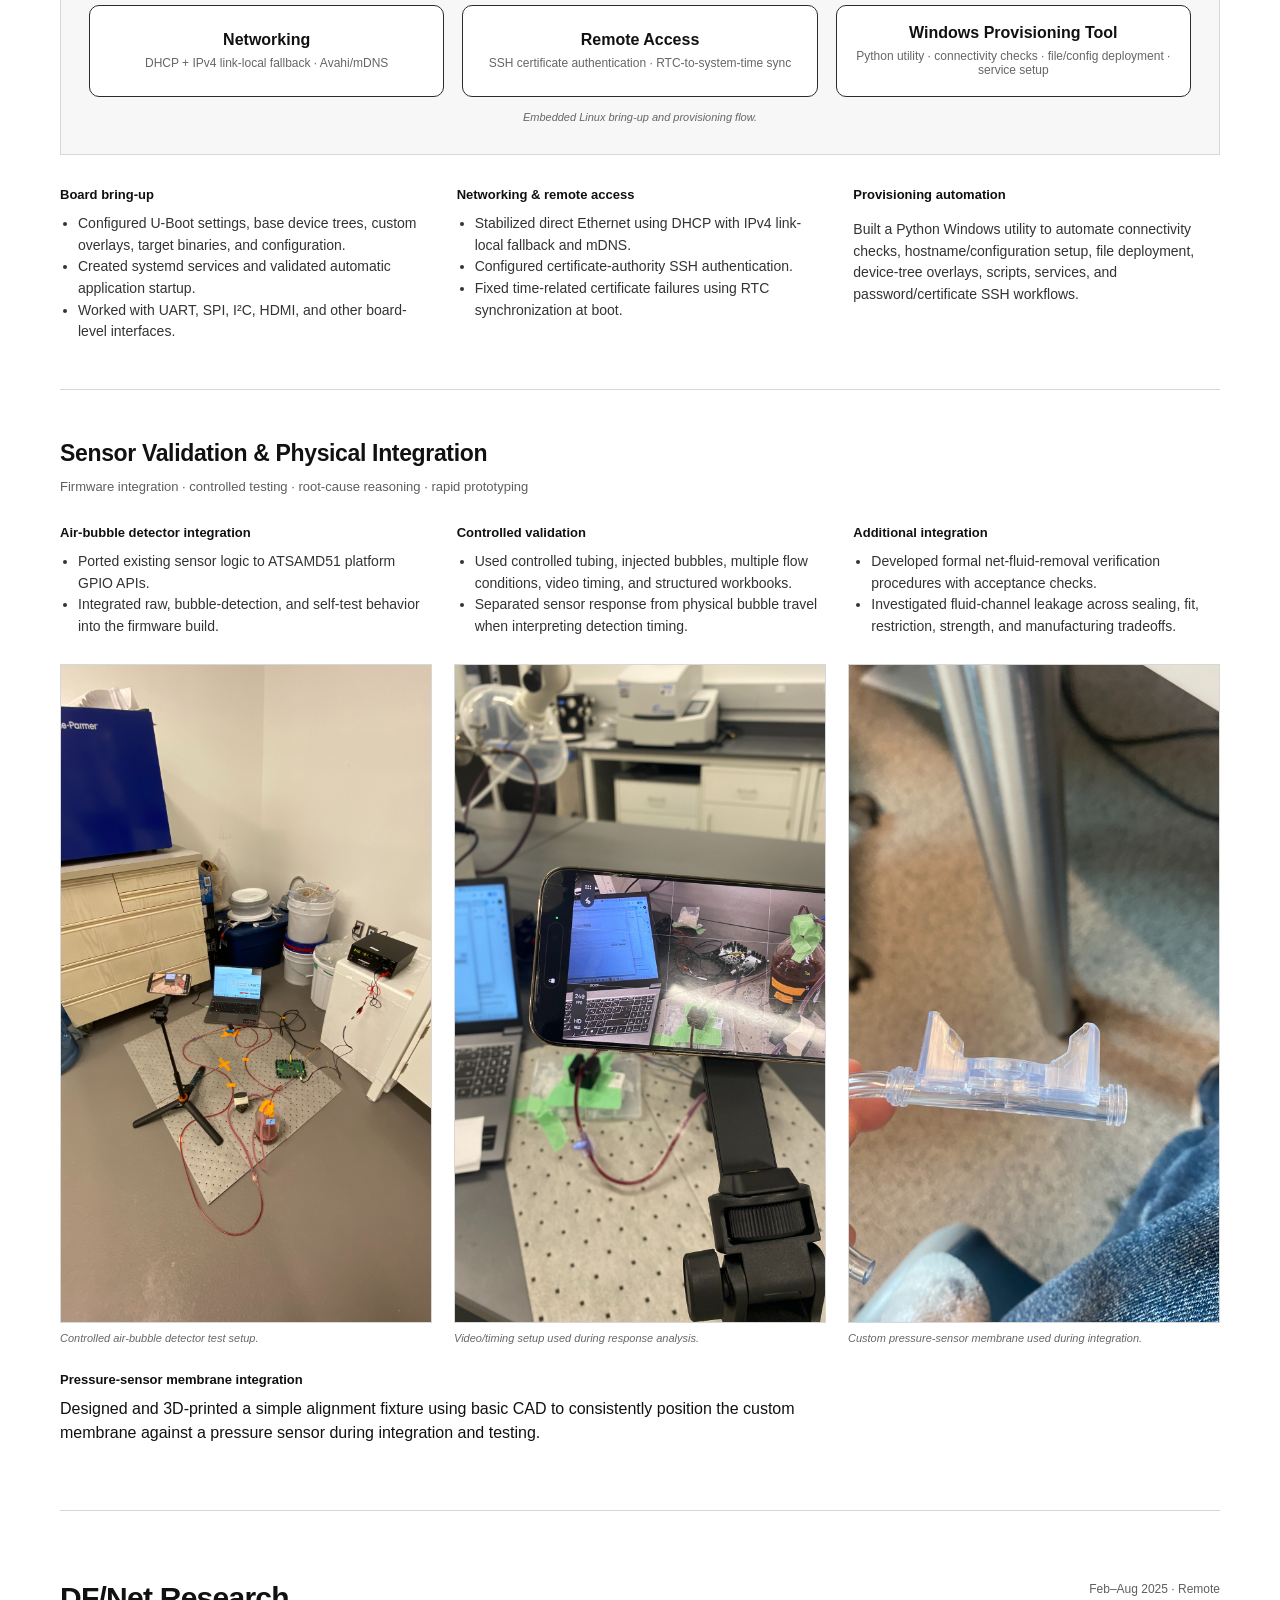
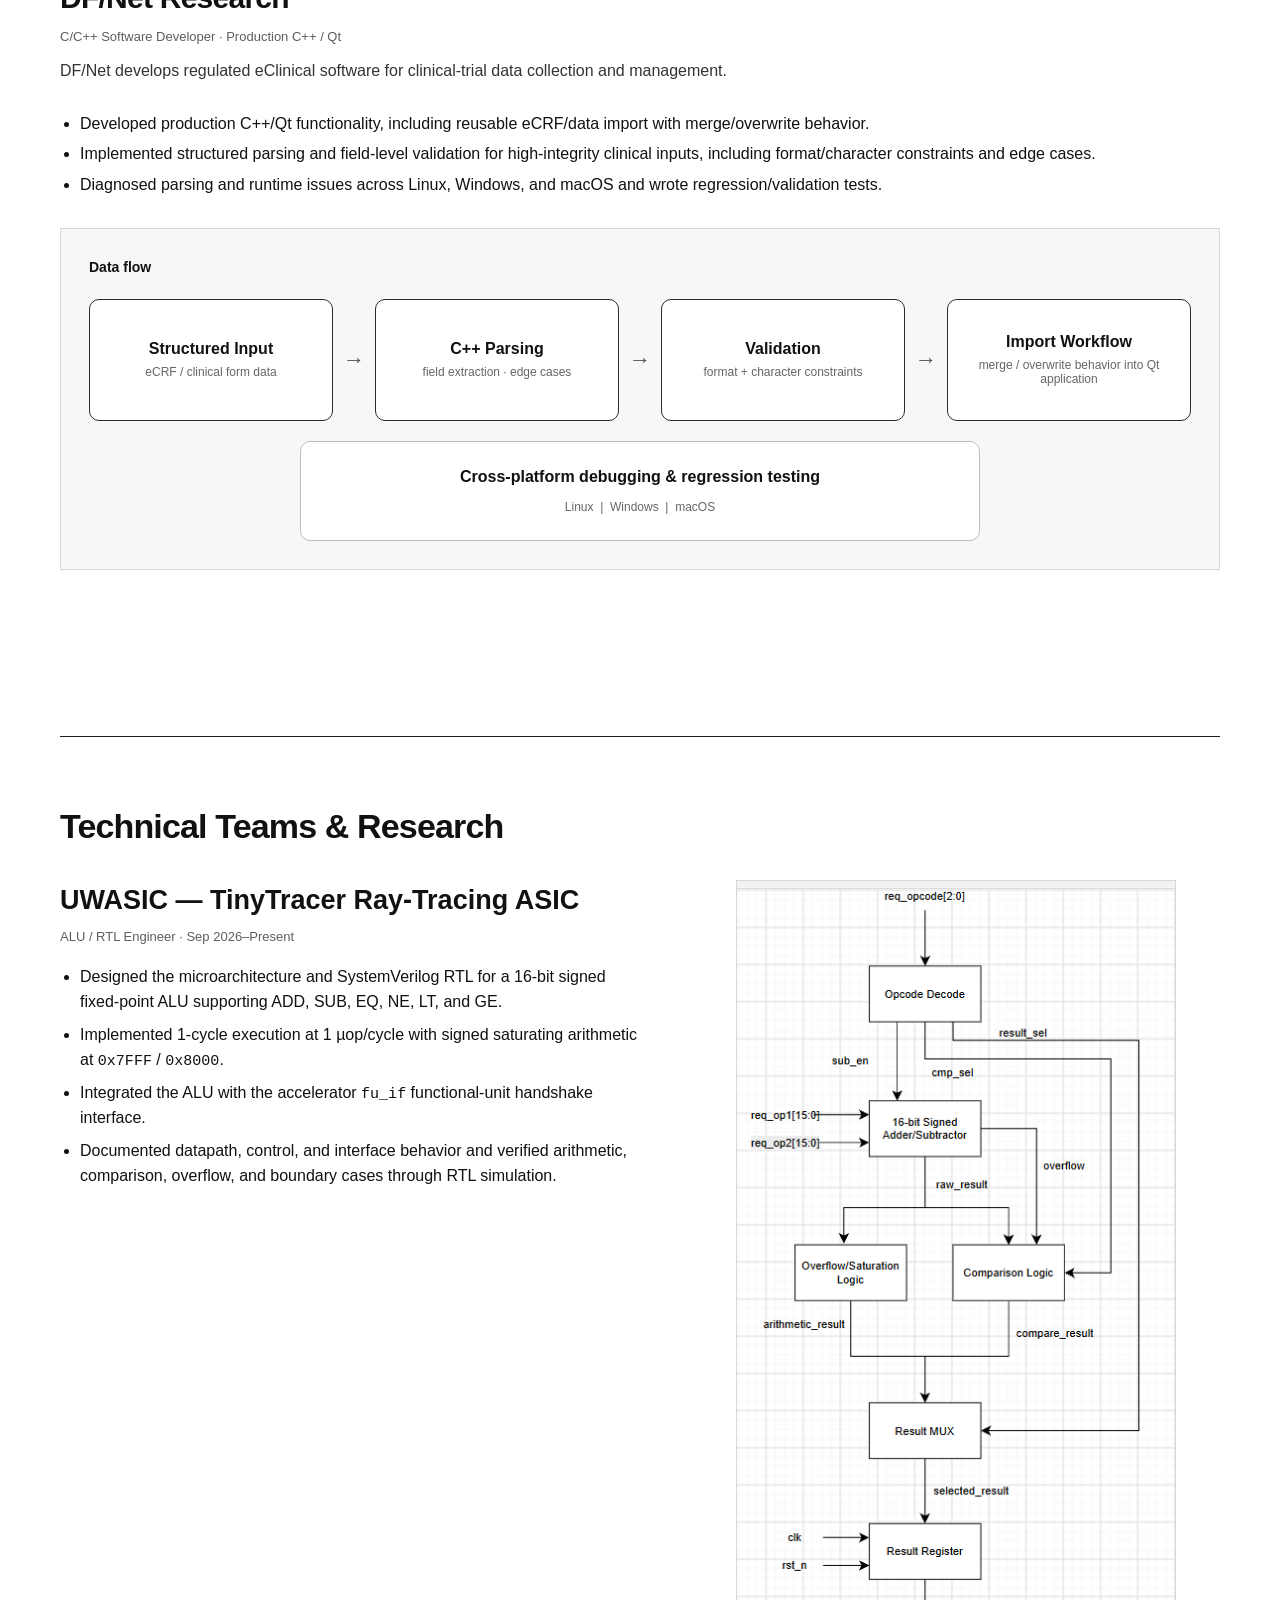
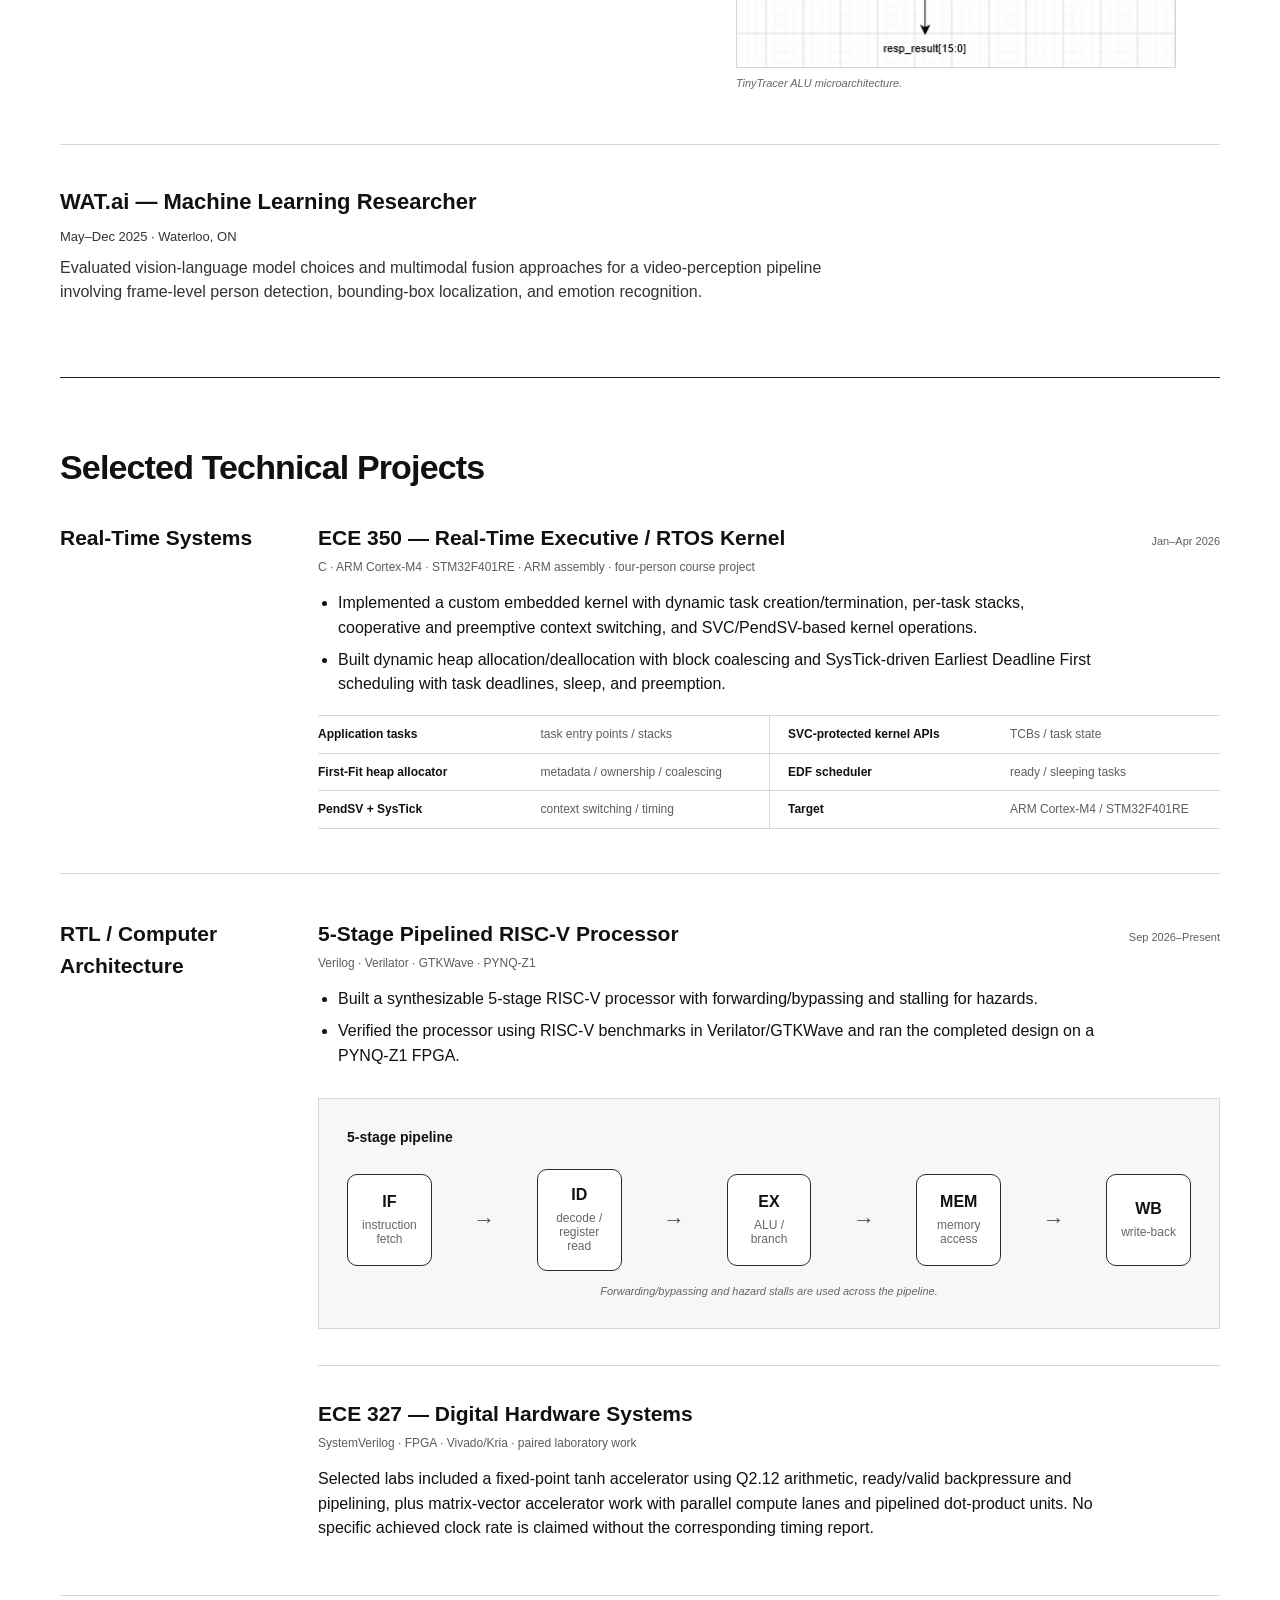
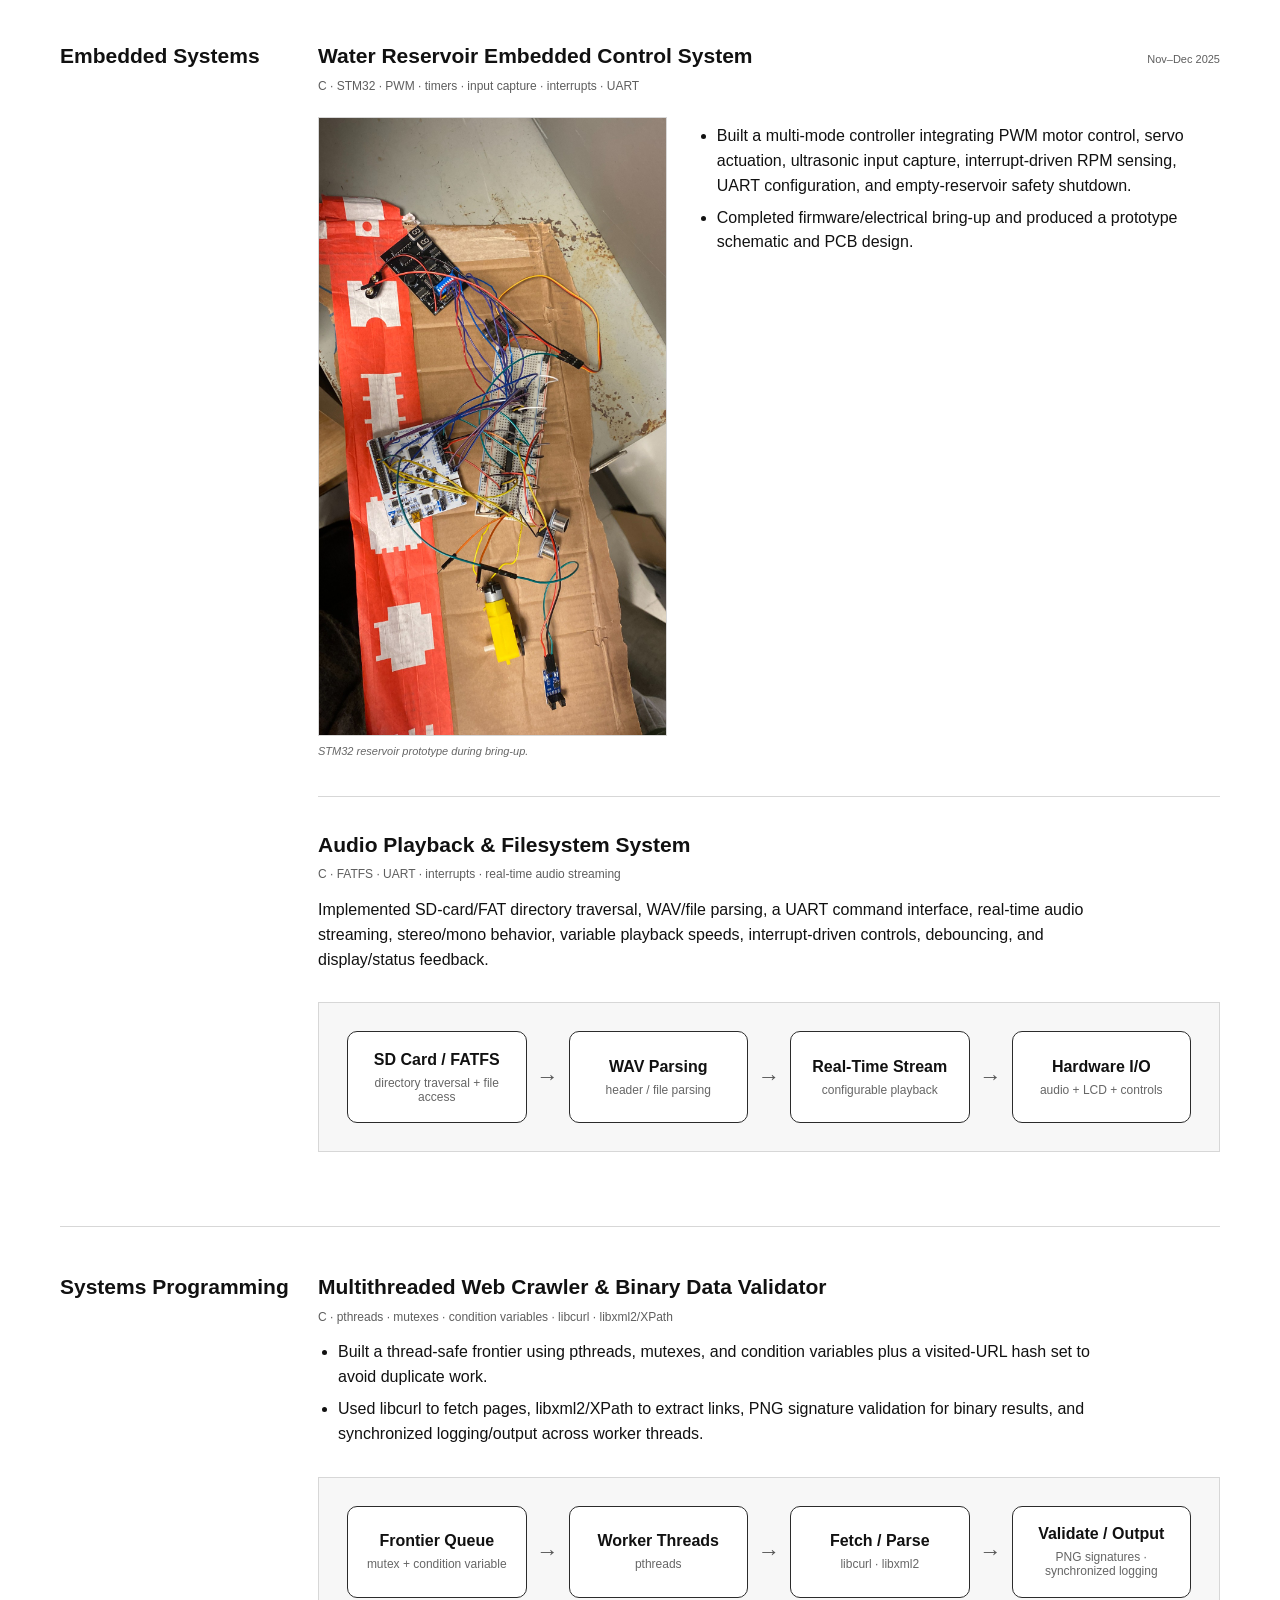
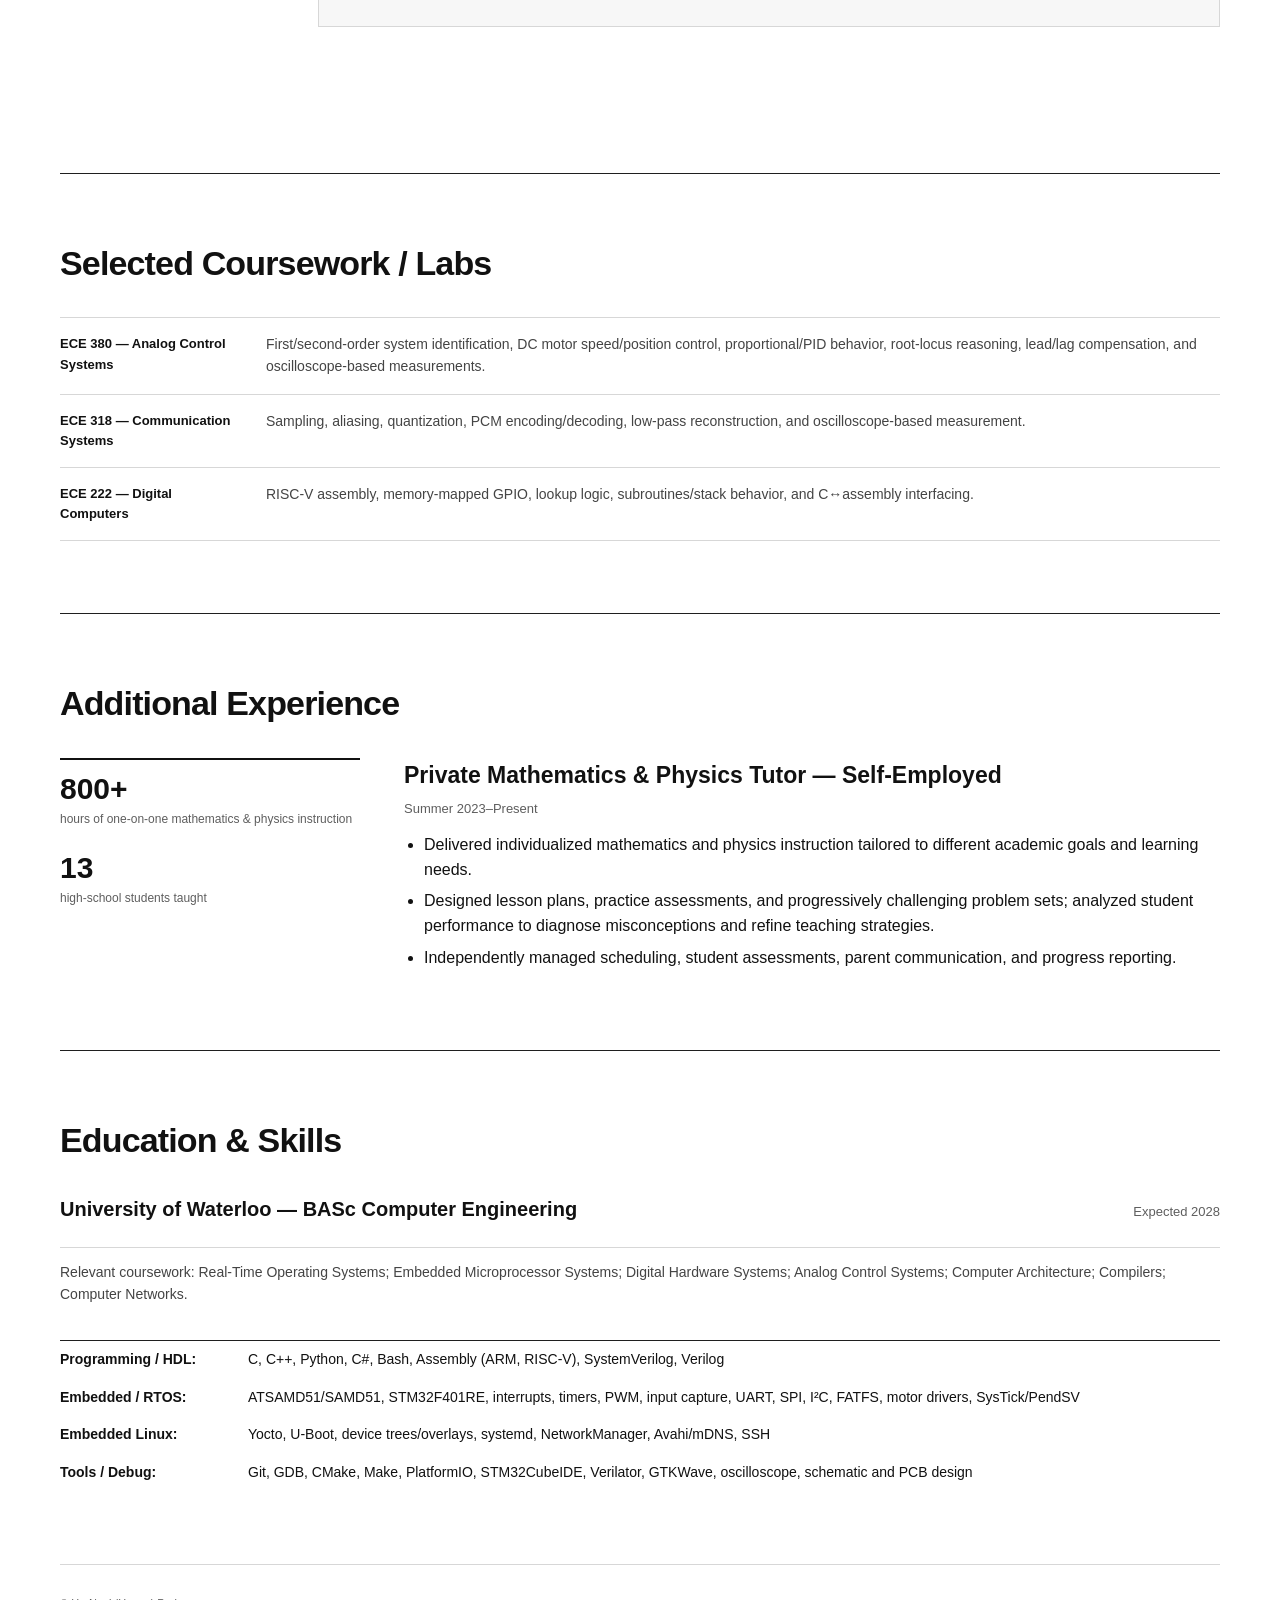
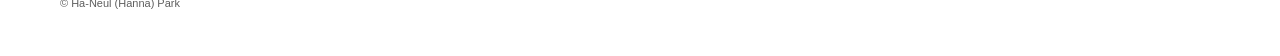
==== commit 981192a2: "Remove confidential div from footer Removed confidential information from footer." ====
--- a/index.html
+++ b/index.html
@@ -1191,9 +1191,6 @@
 </main>
 
 <footer class="shell">
-  <div class="confidential">
-    Qidni work is shown at a high level; proprietary code, internal repository details, and sensitive schematics are omitted.
-  </div>
   <div>© Ha-Neul (Hanna) Park</div>
 </footer>
 </body>
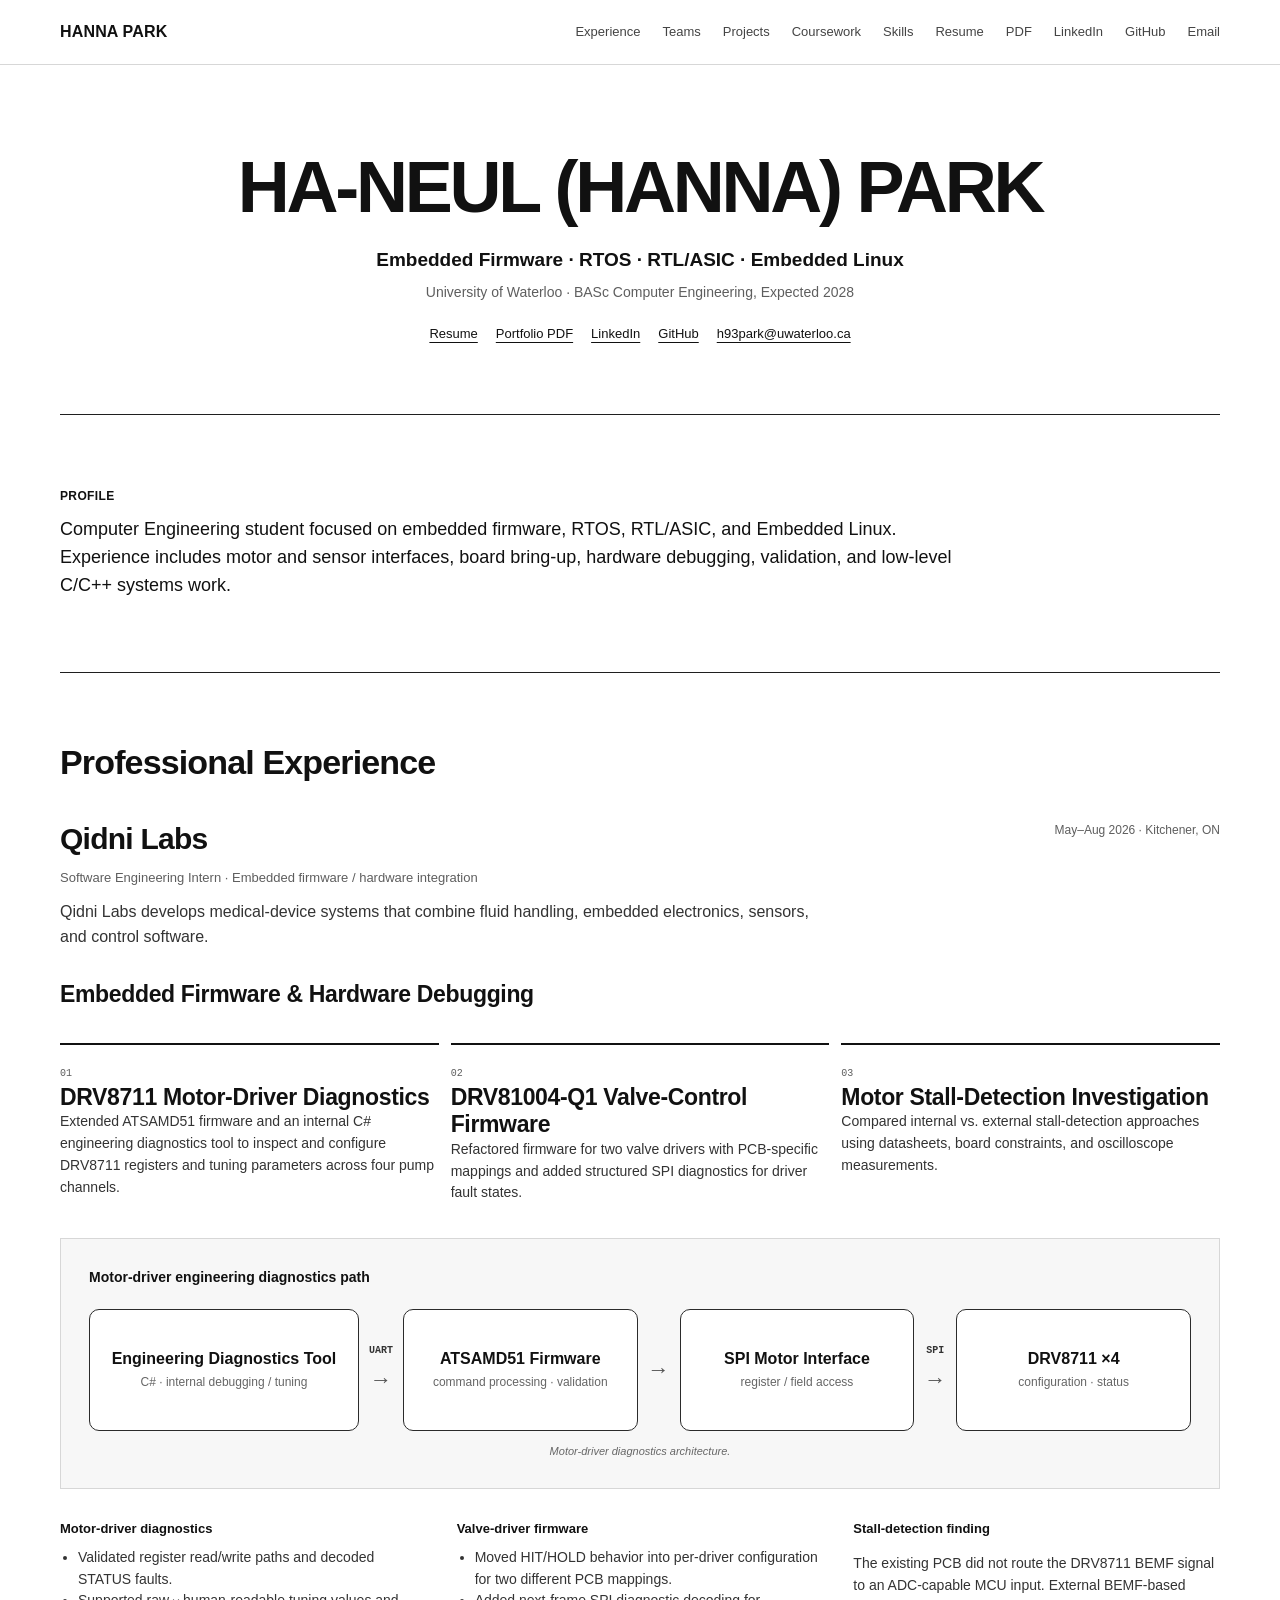
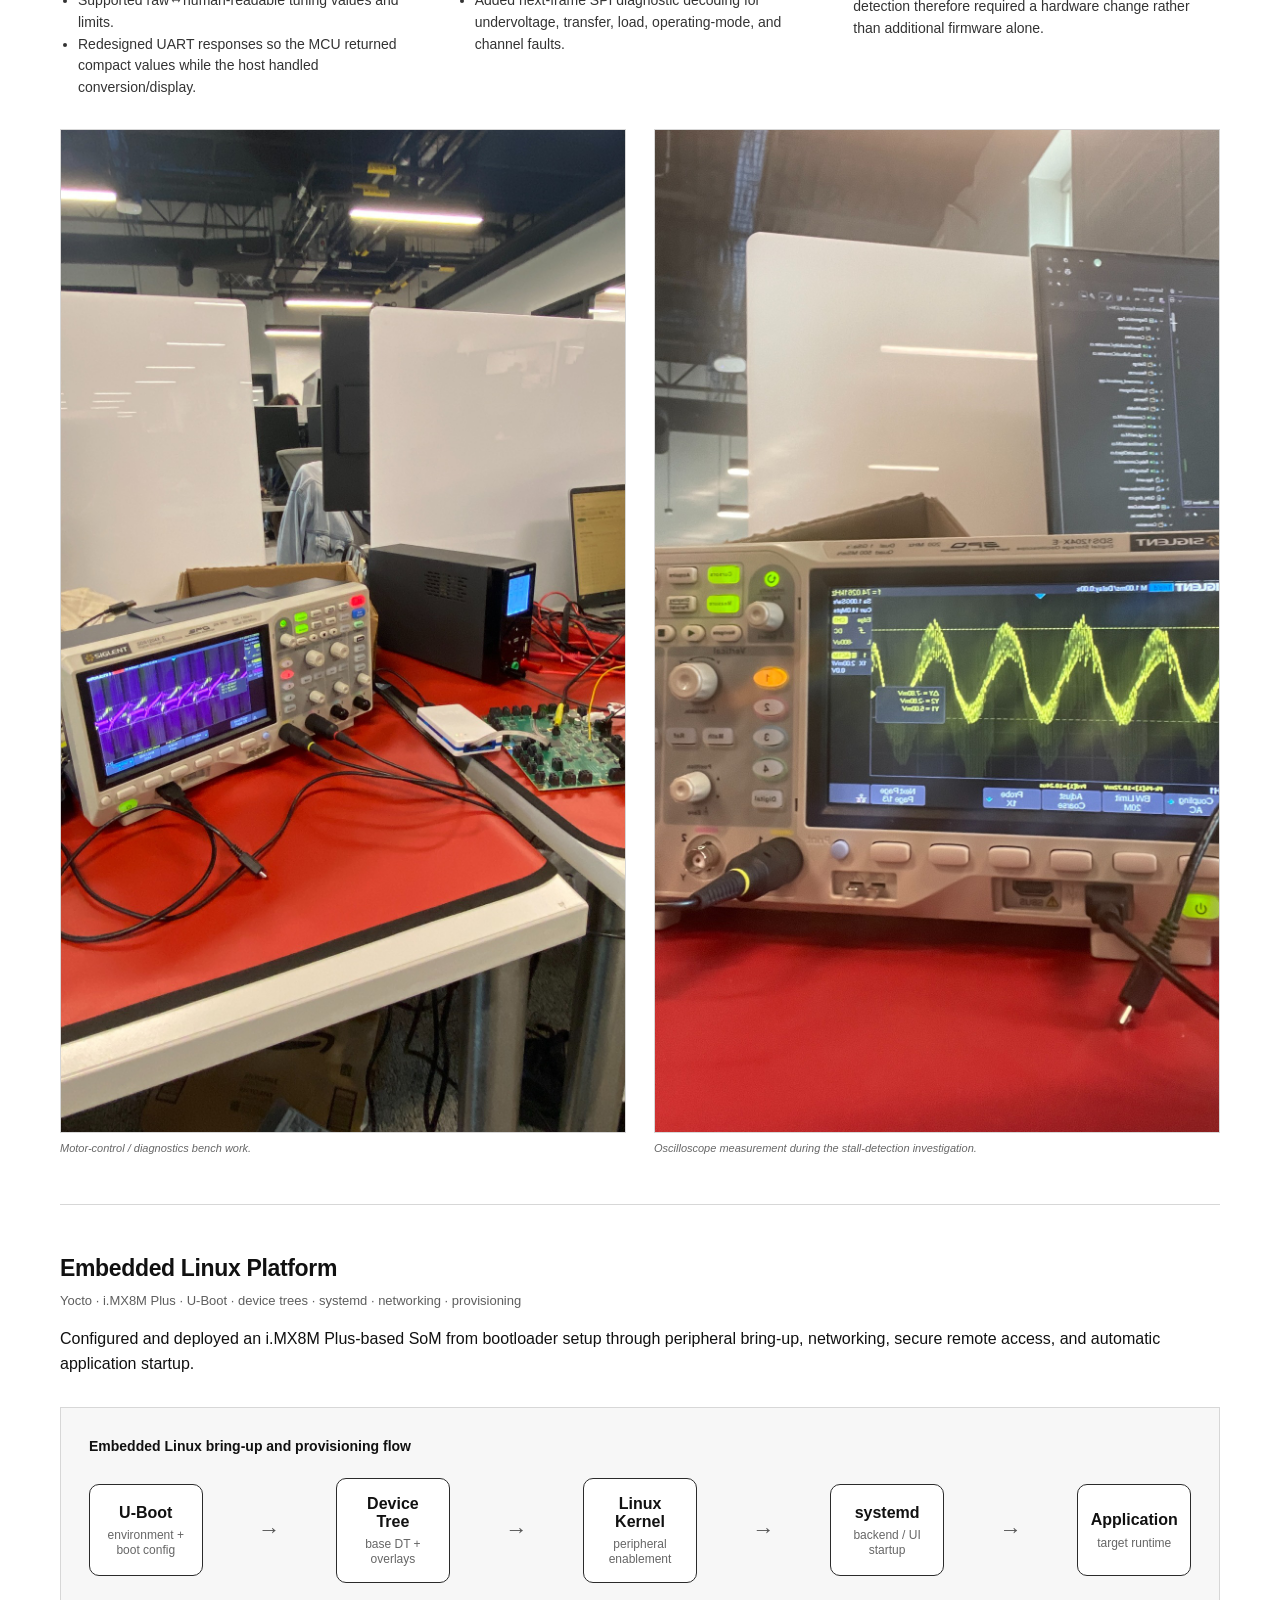
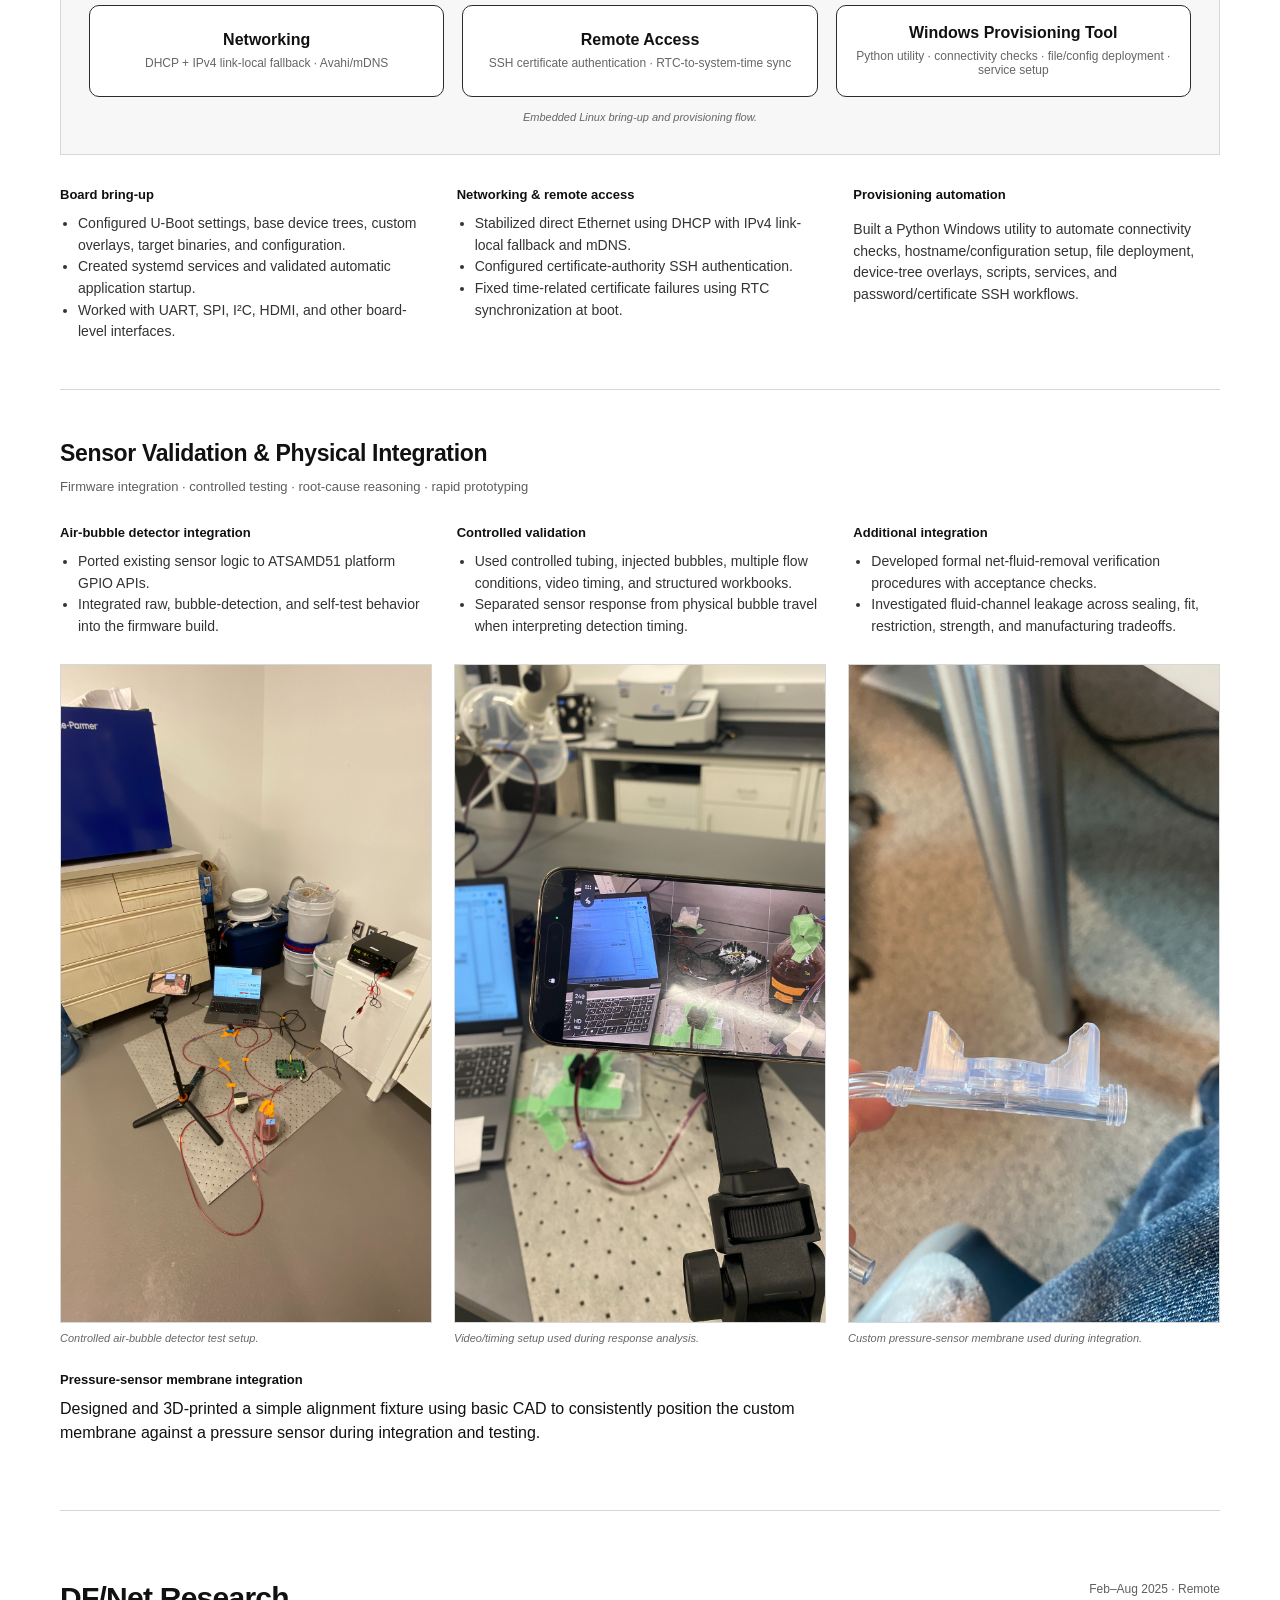
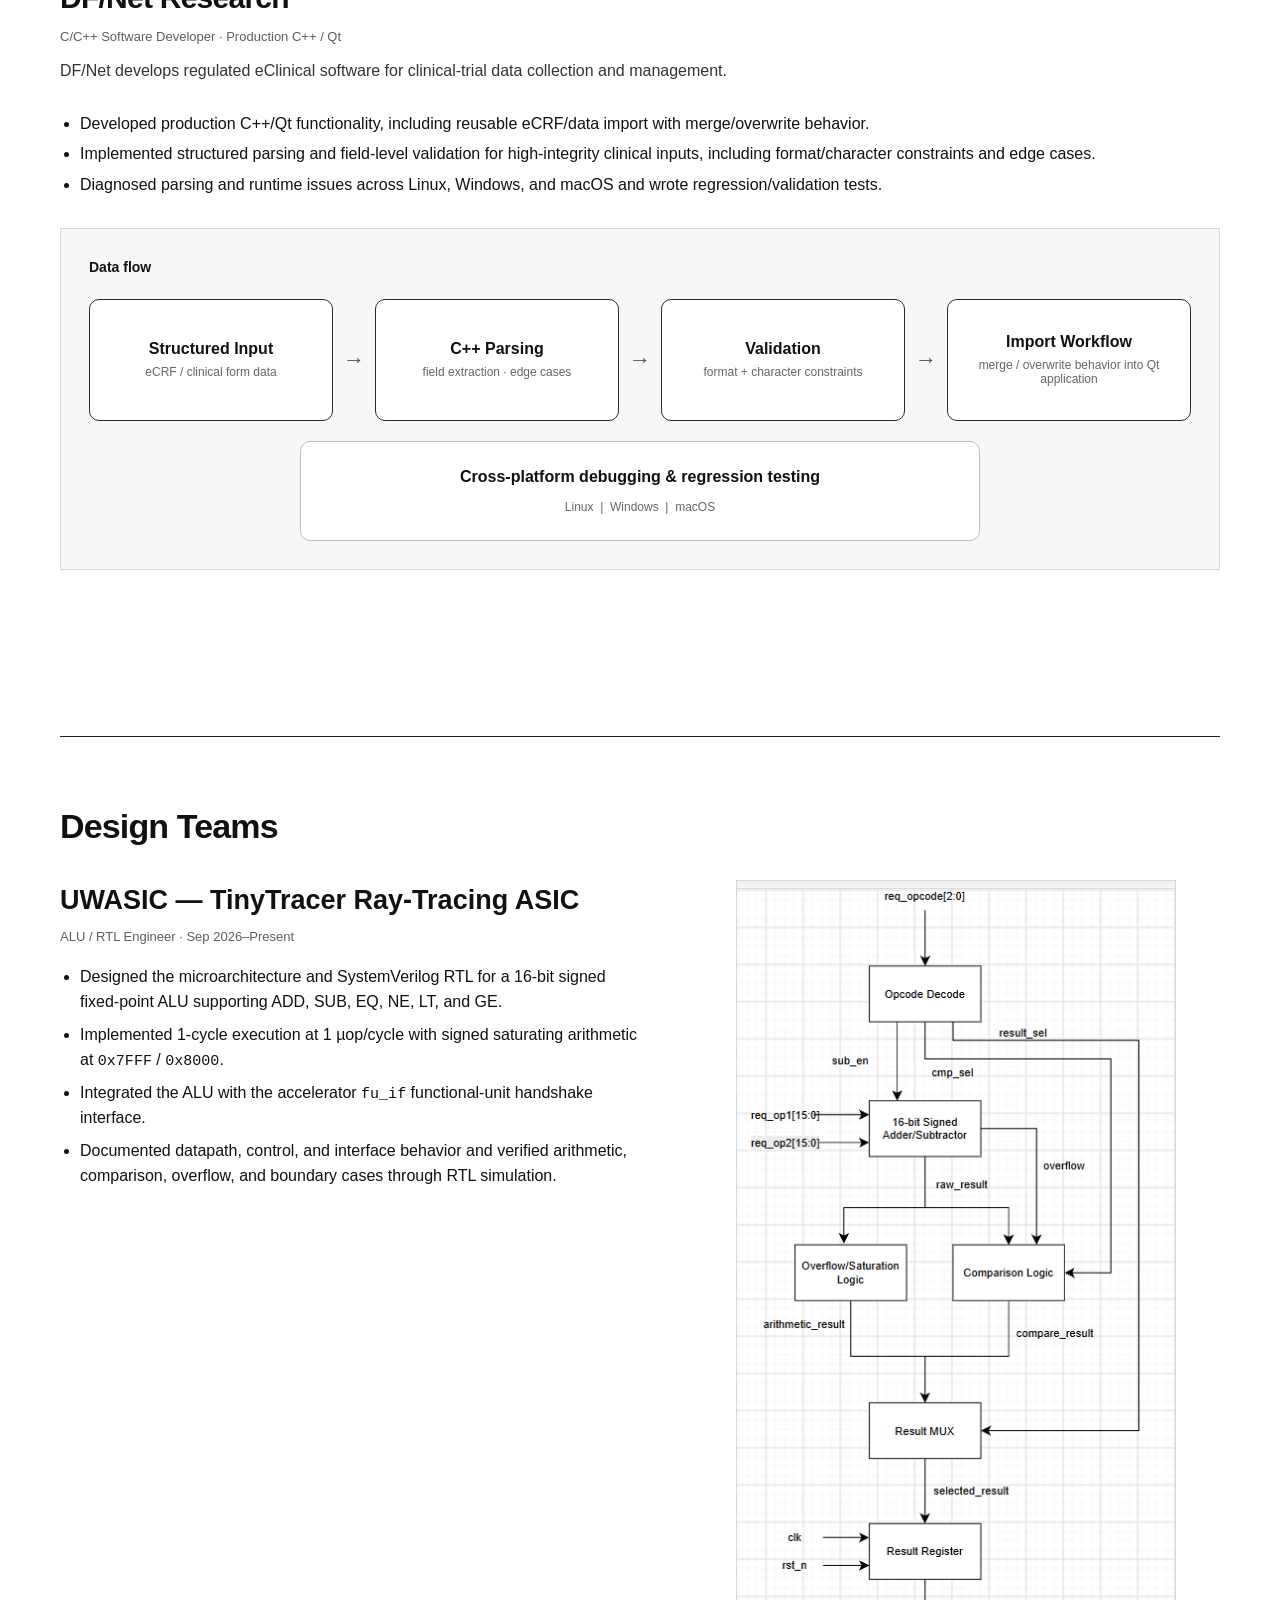
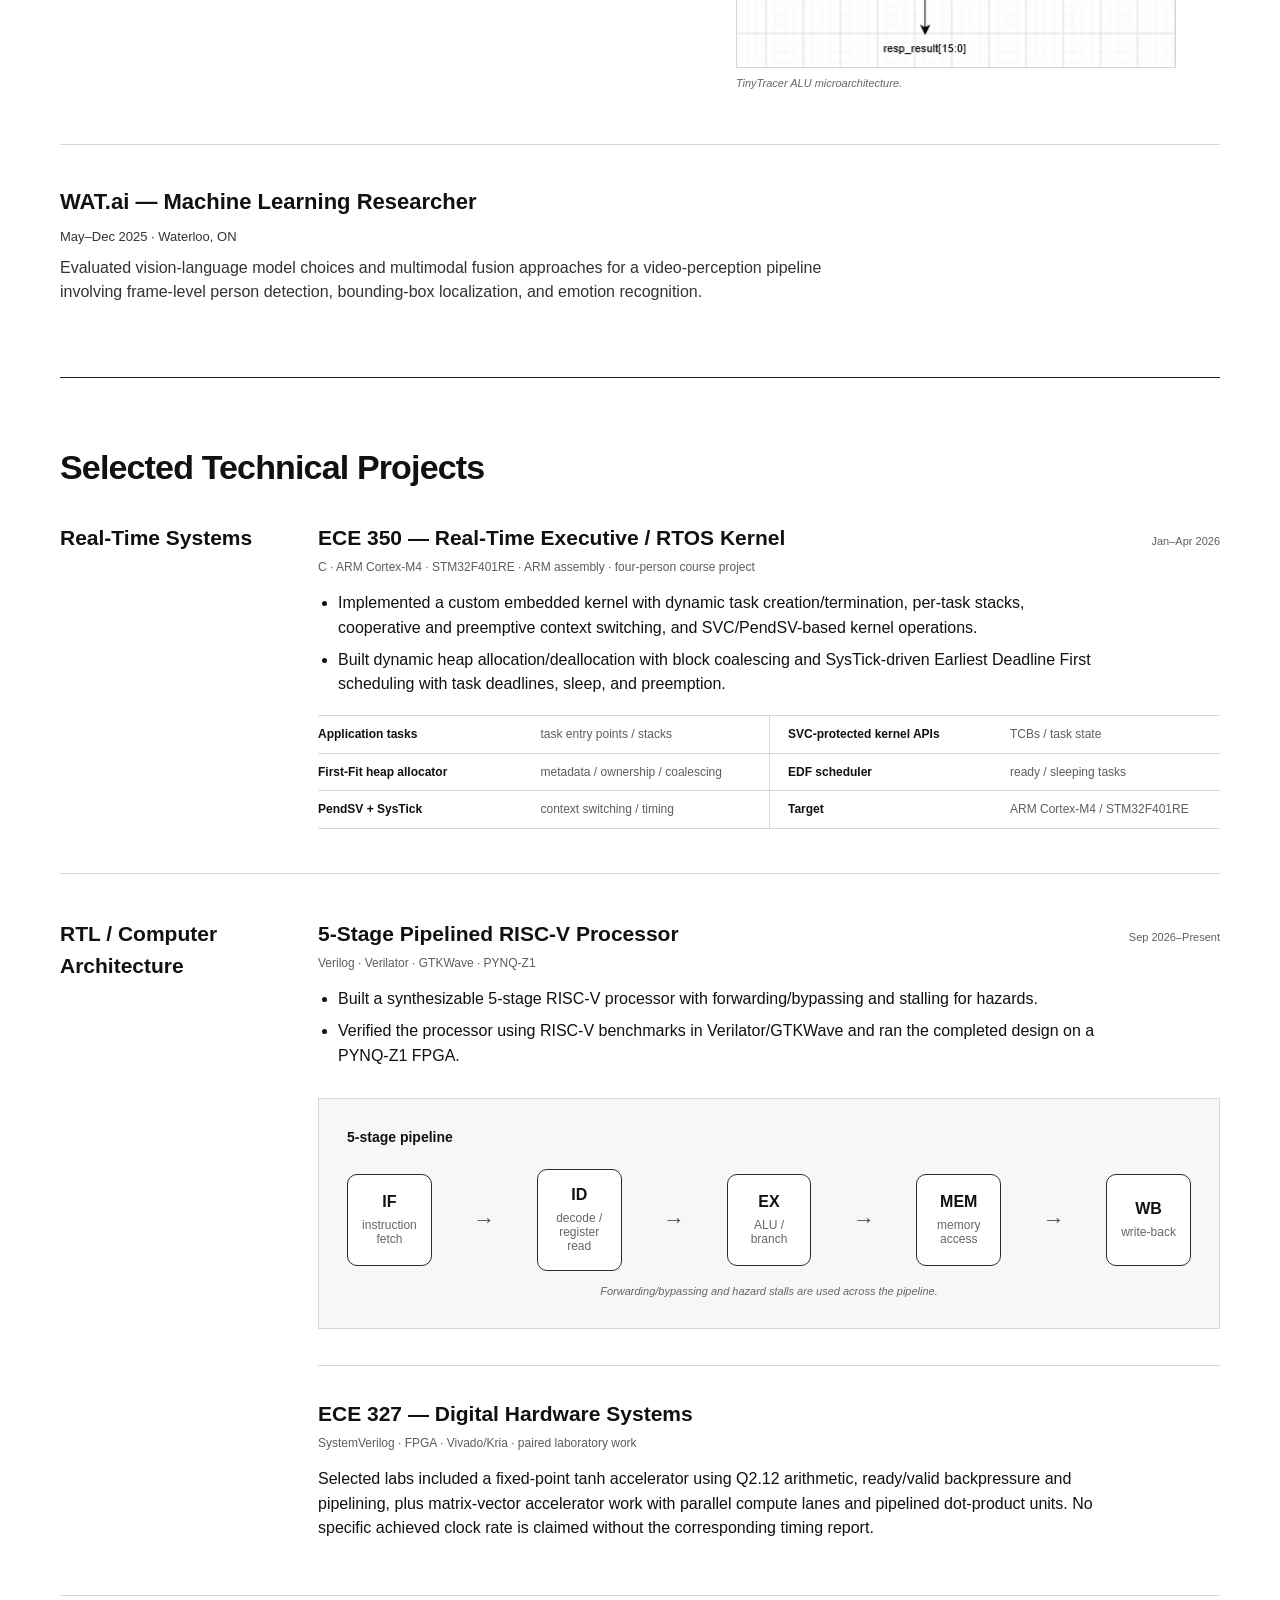
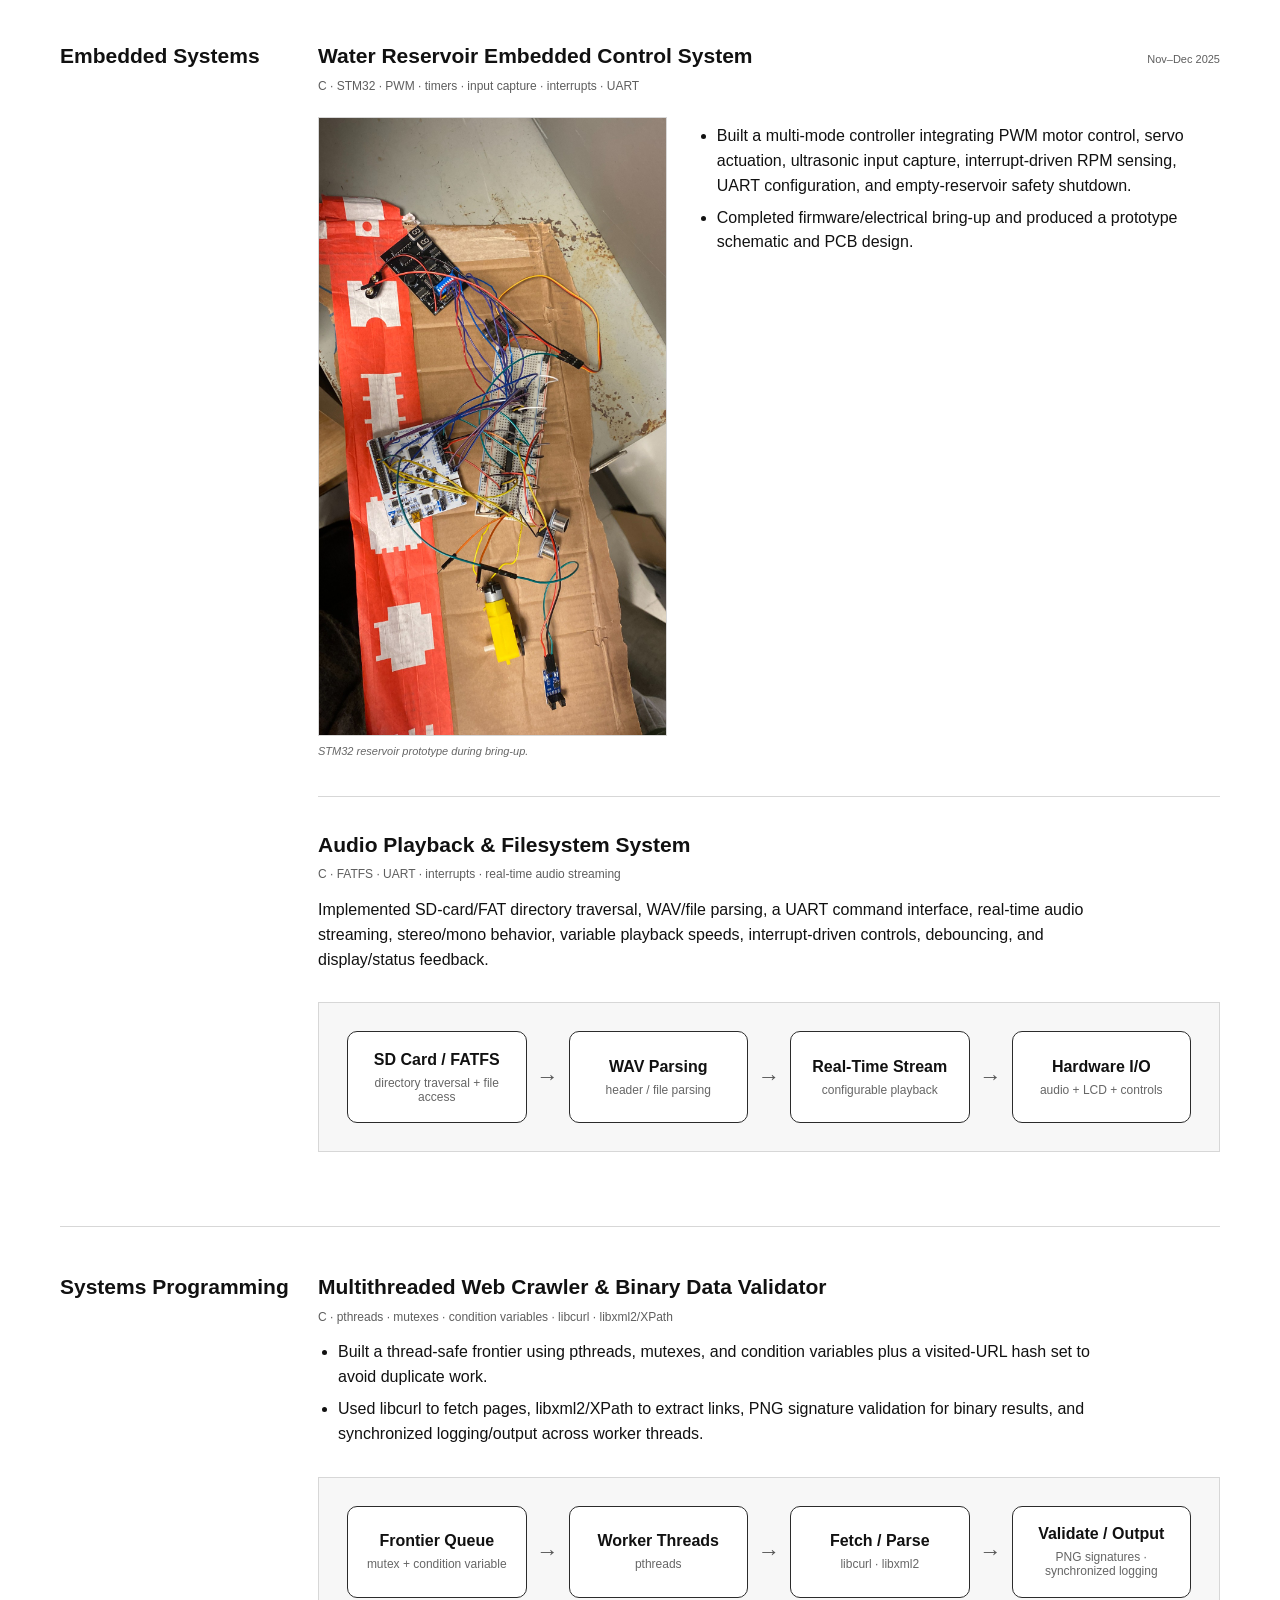
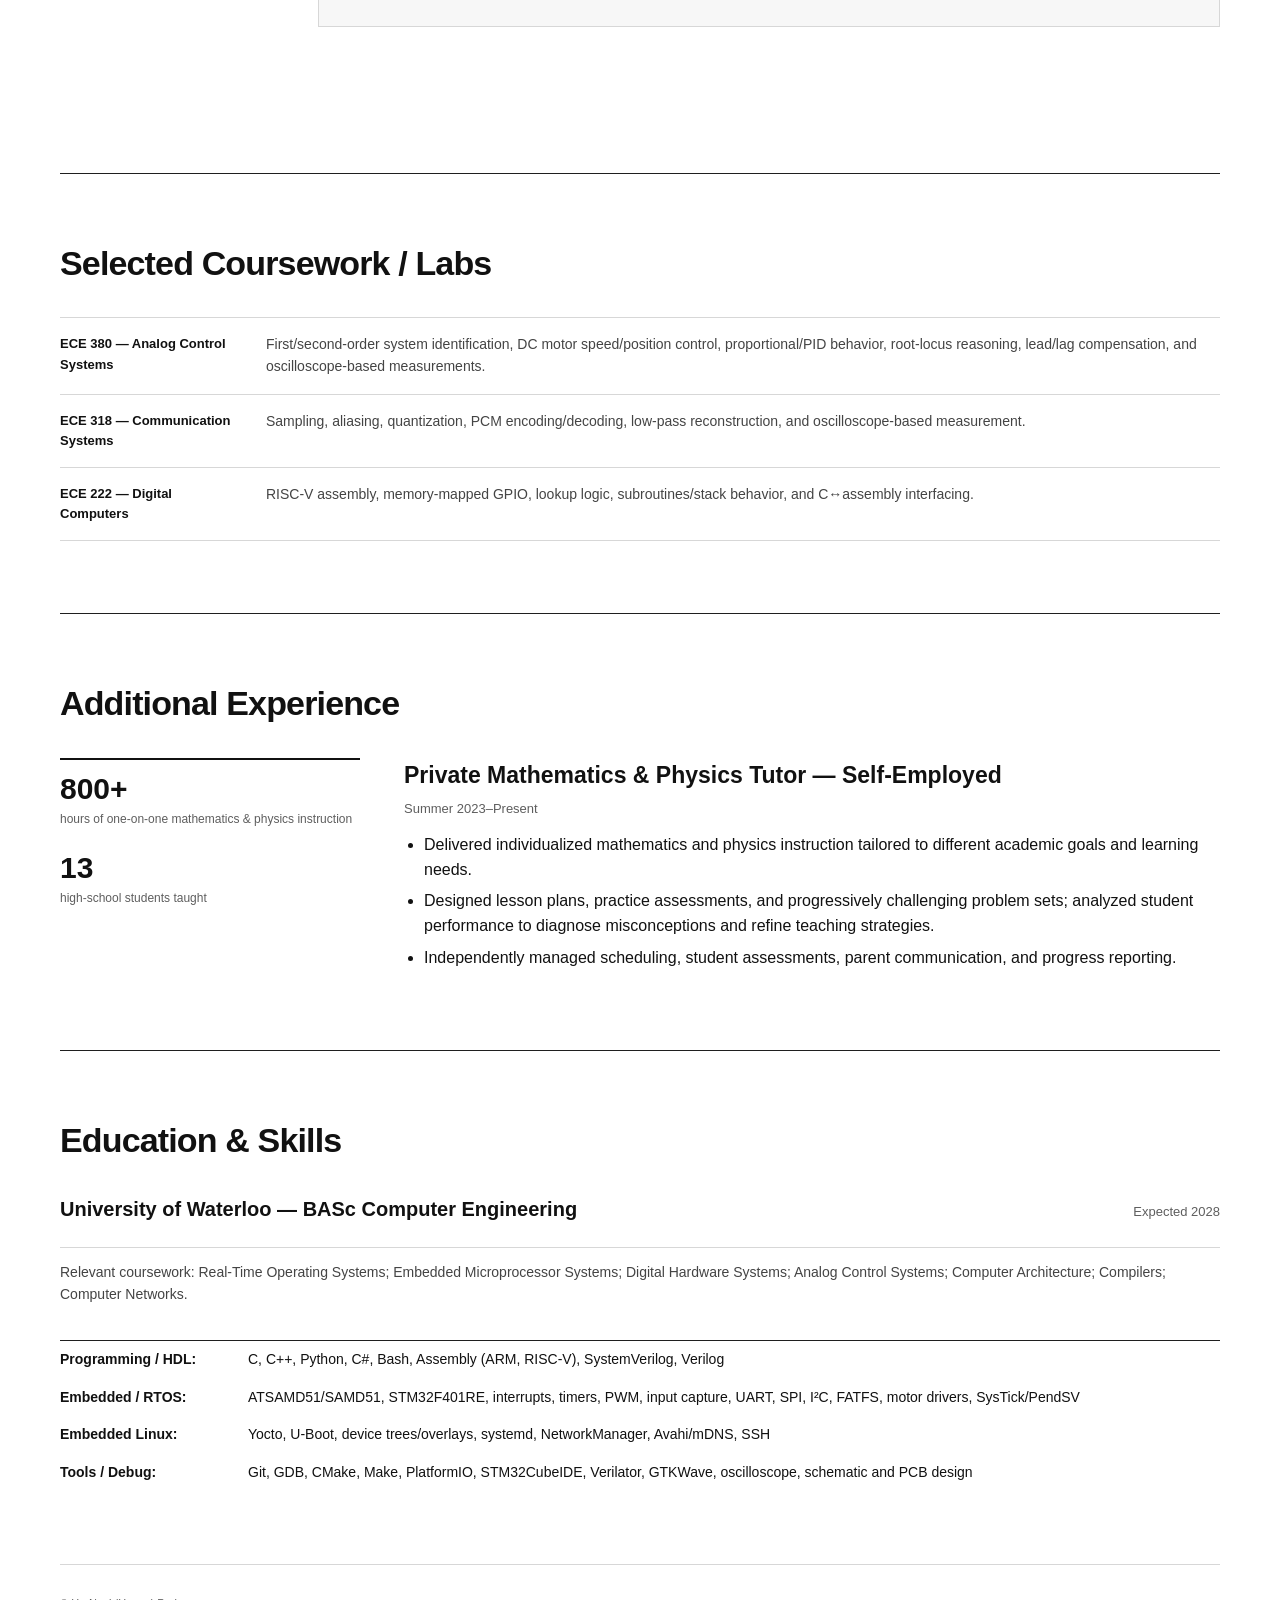
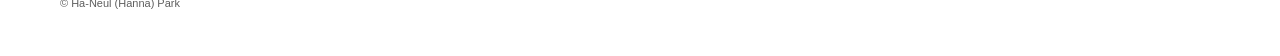
==== commit ae89282f: "Rename 'Technical Teams' section to 'Design Teams'" ====
--- a/index.html
+++ b/index.html
@@ -919,7 +919,7 @@
 
   <section class="section shell" id="teams">
     <div class="section-head">
-      <h2>Technical Teams & Research</h2>
+      <h2>Design Teams</h2>
     </div>
 
     <div class="team-grid">
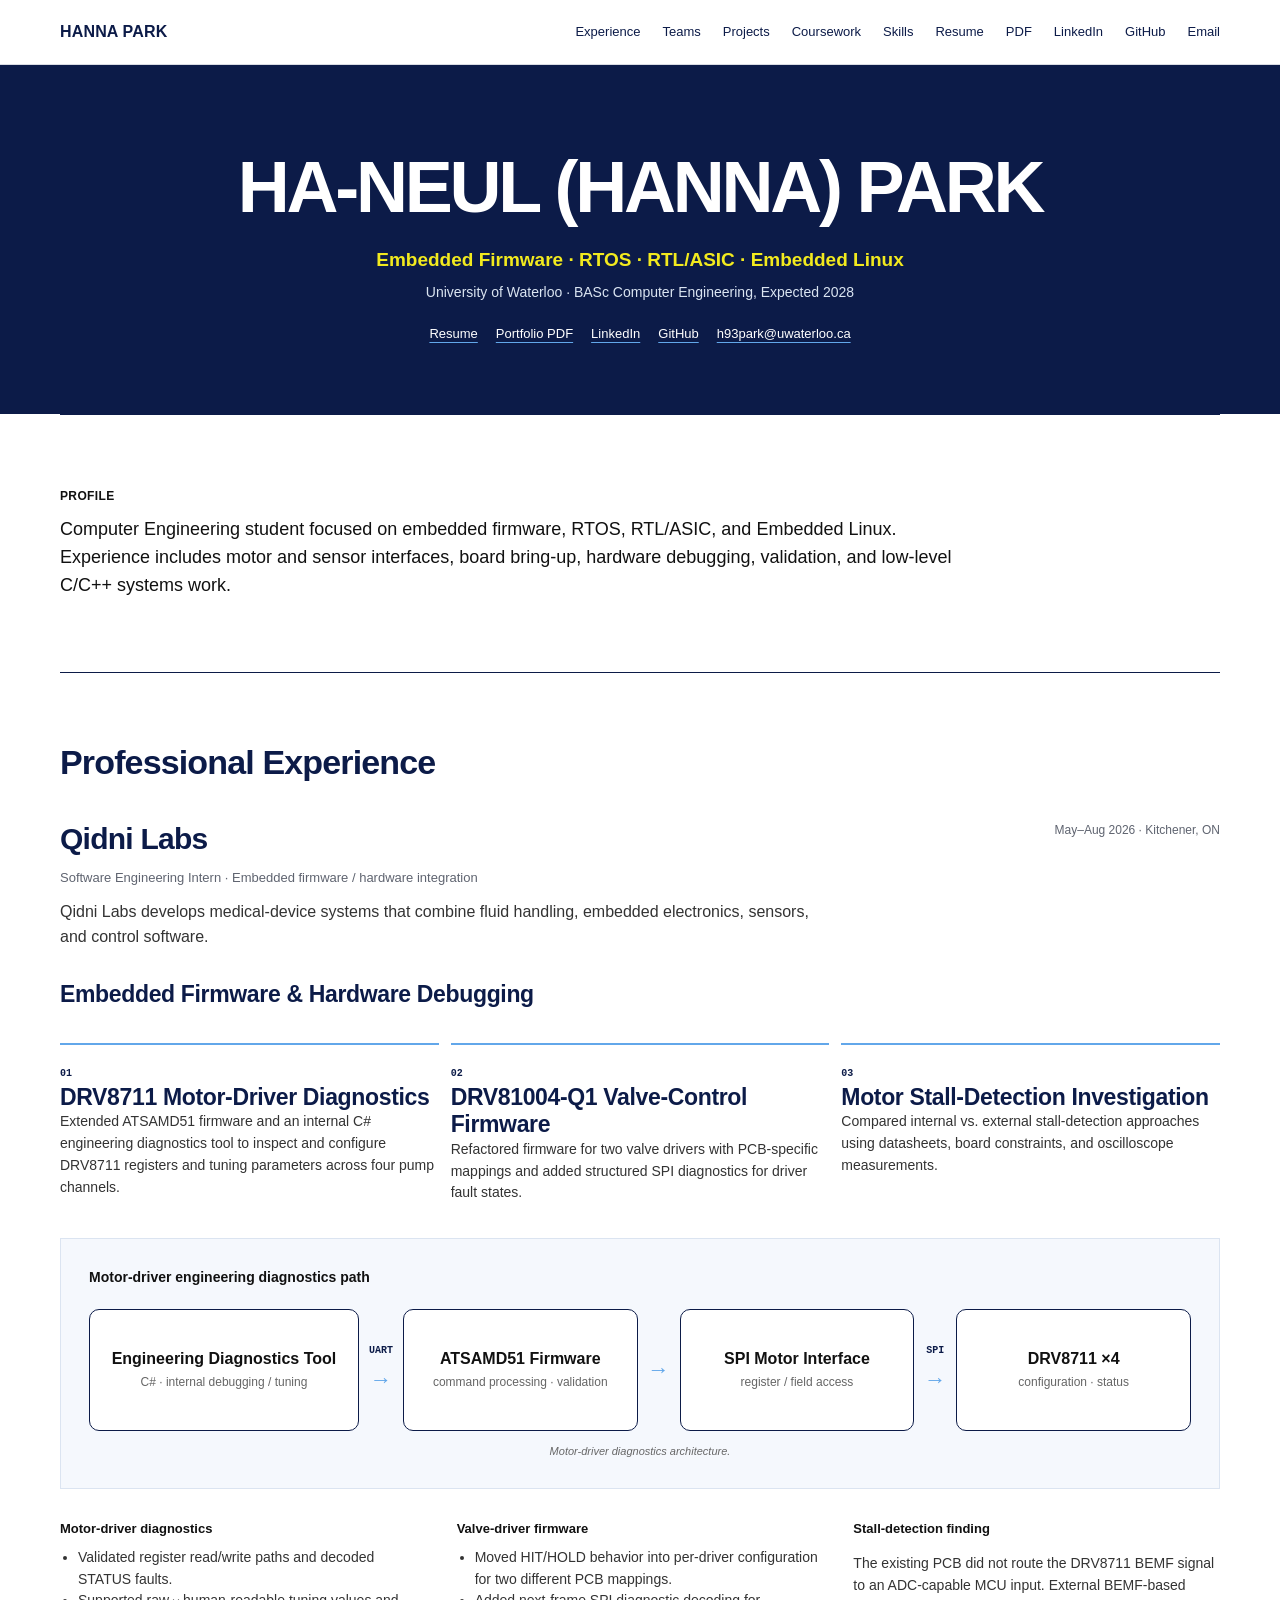
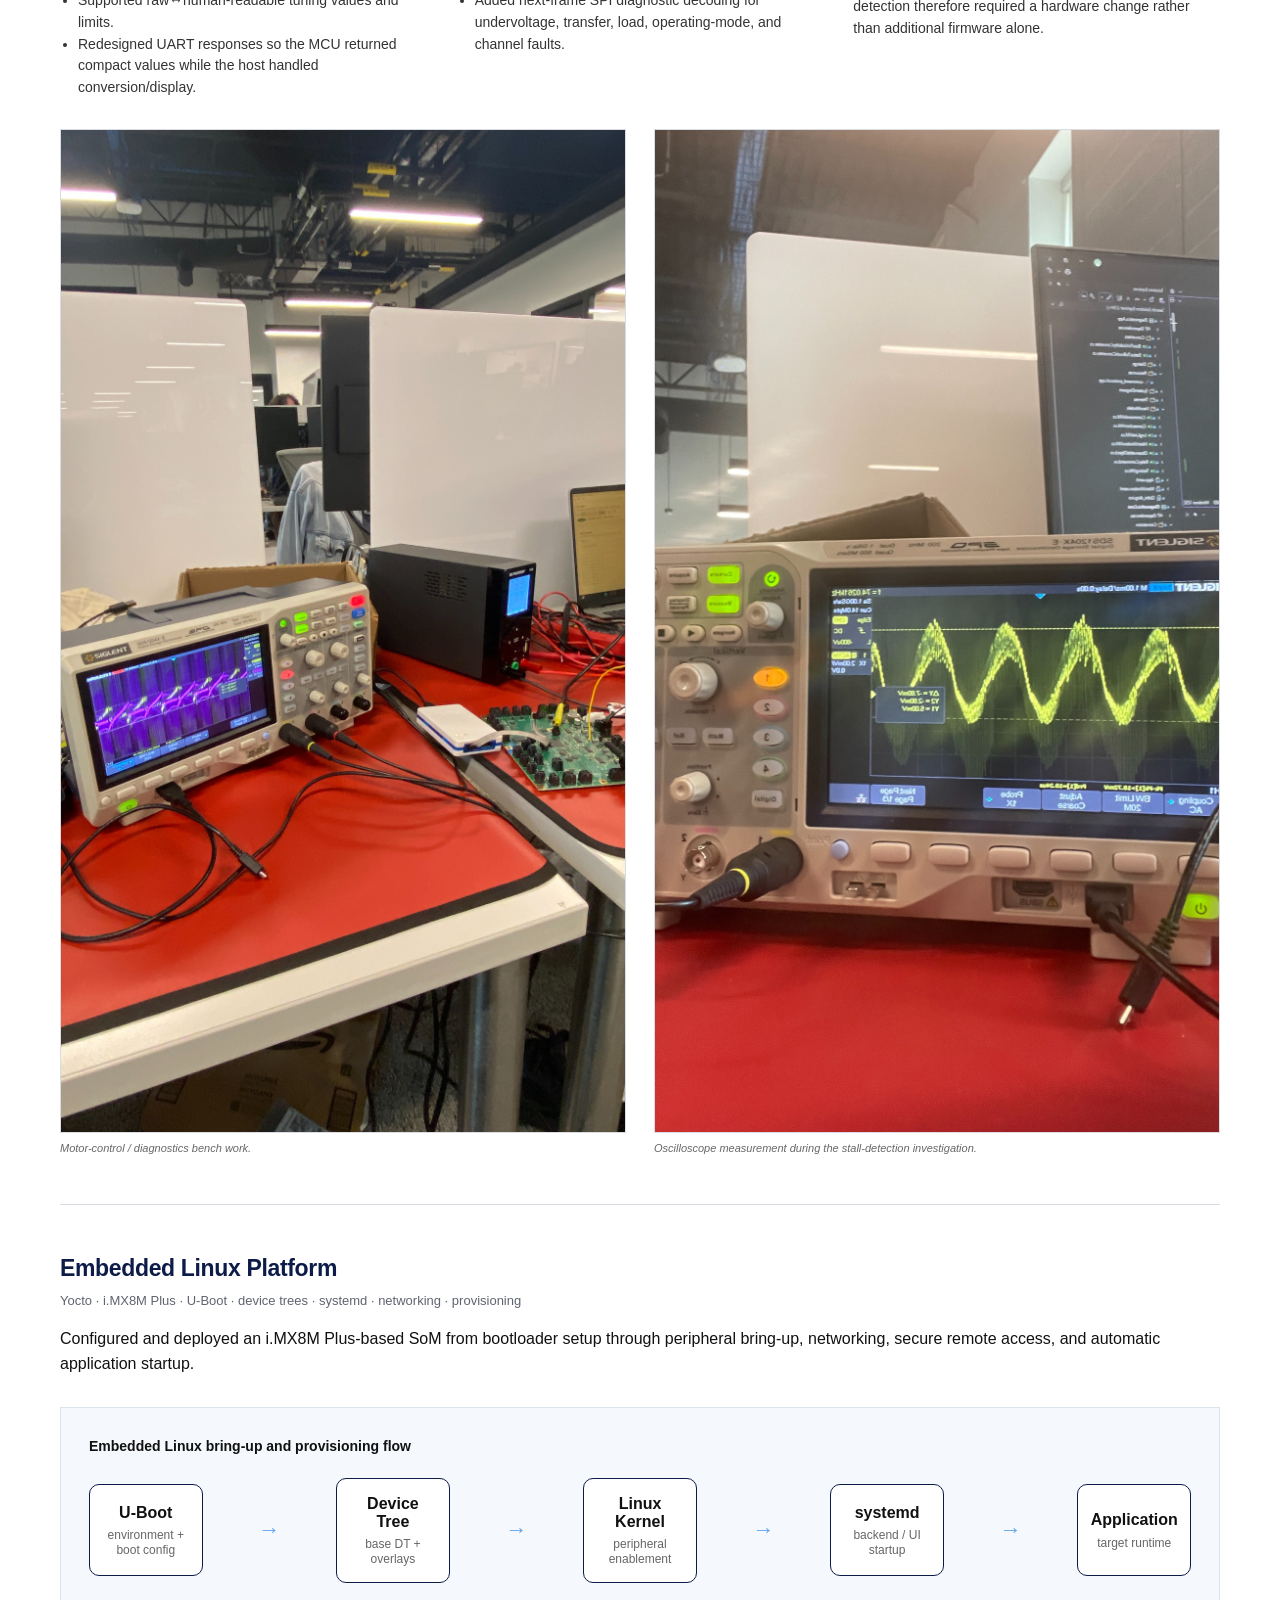
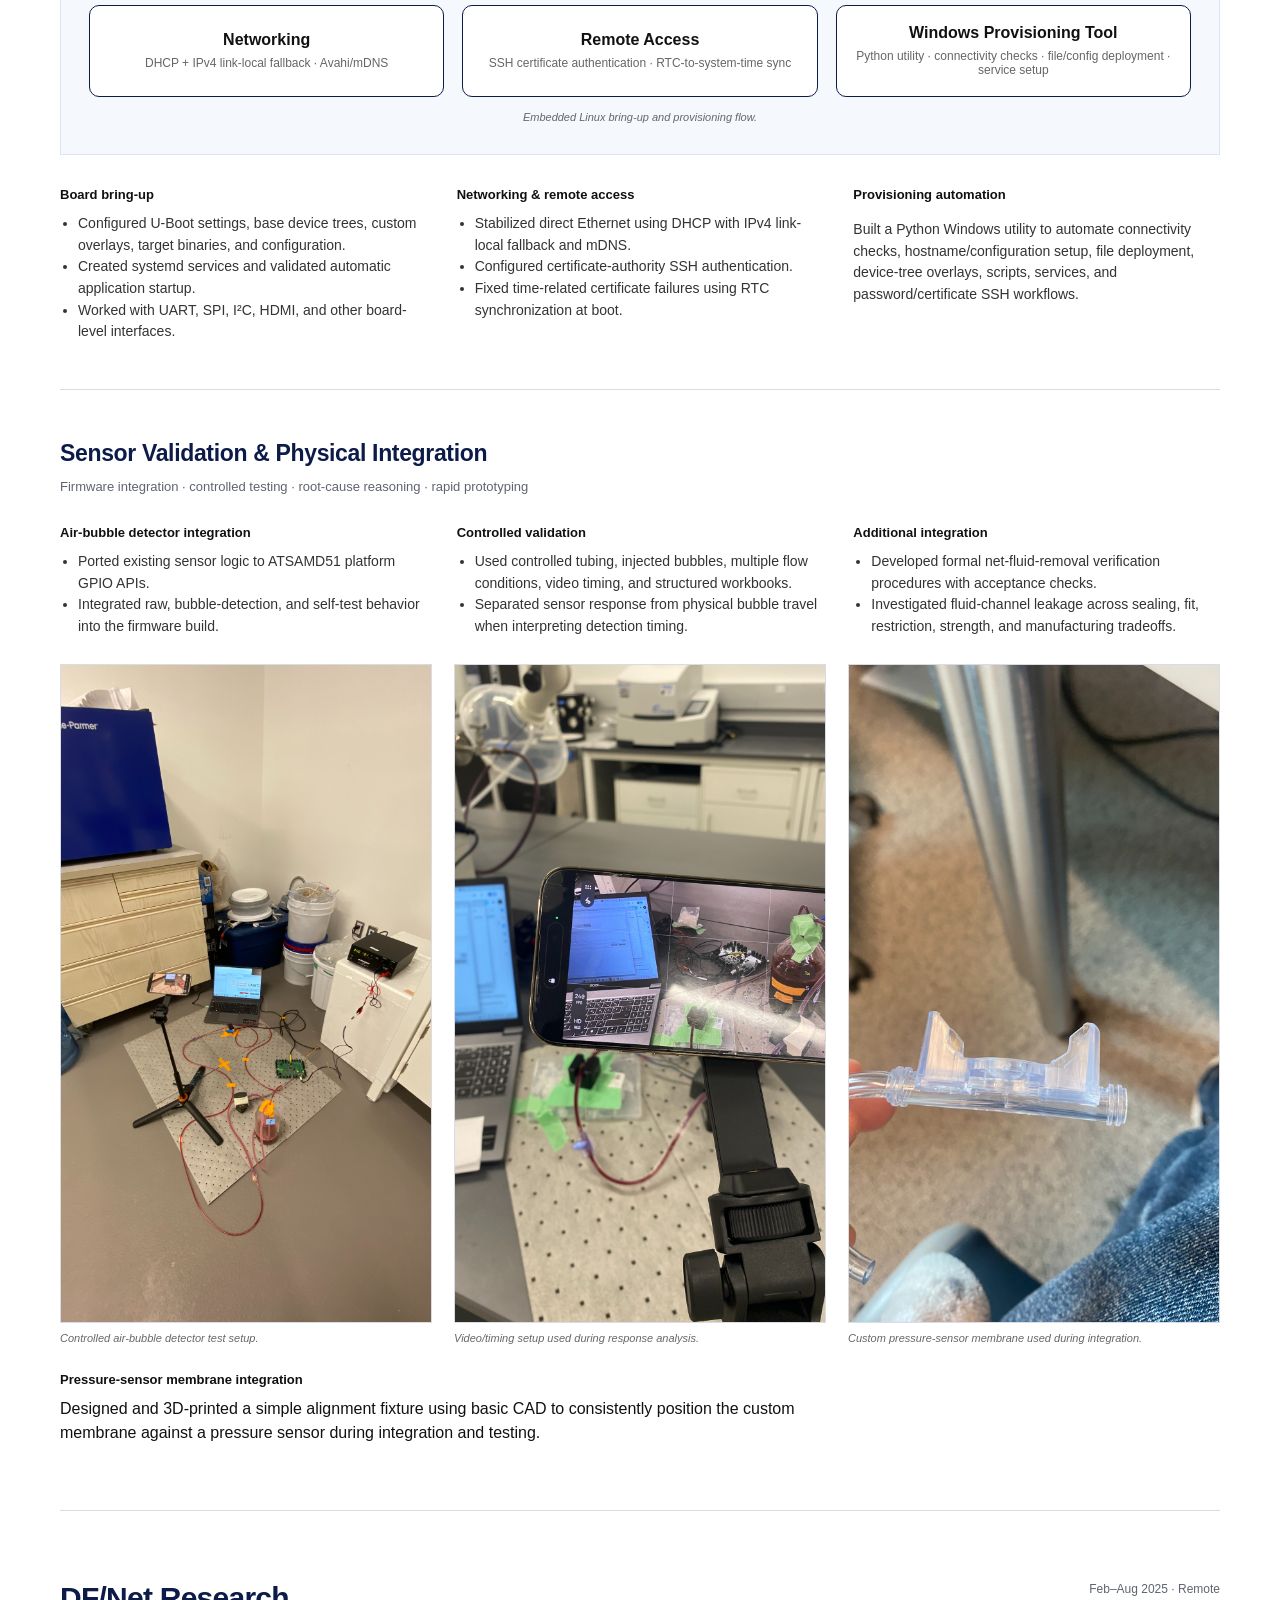
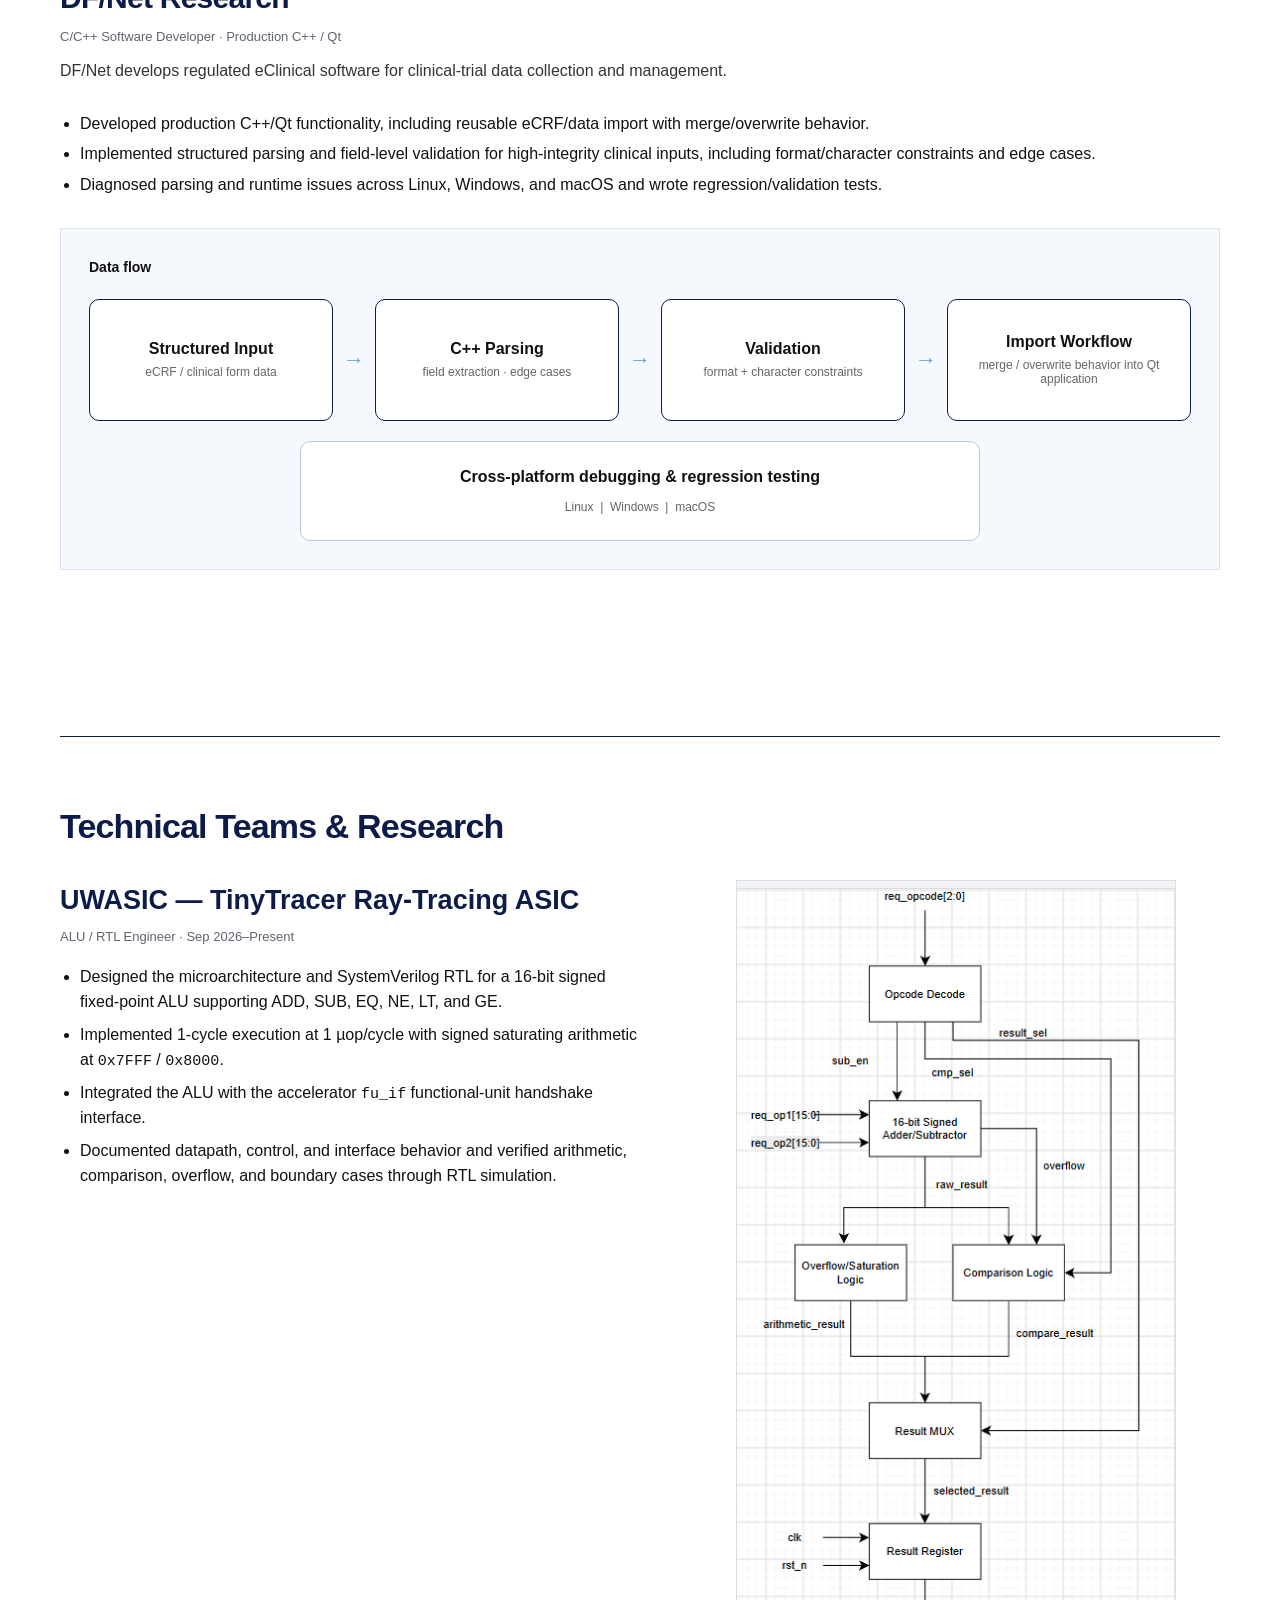
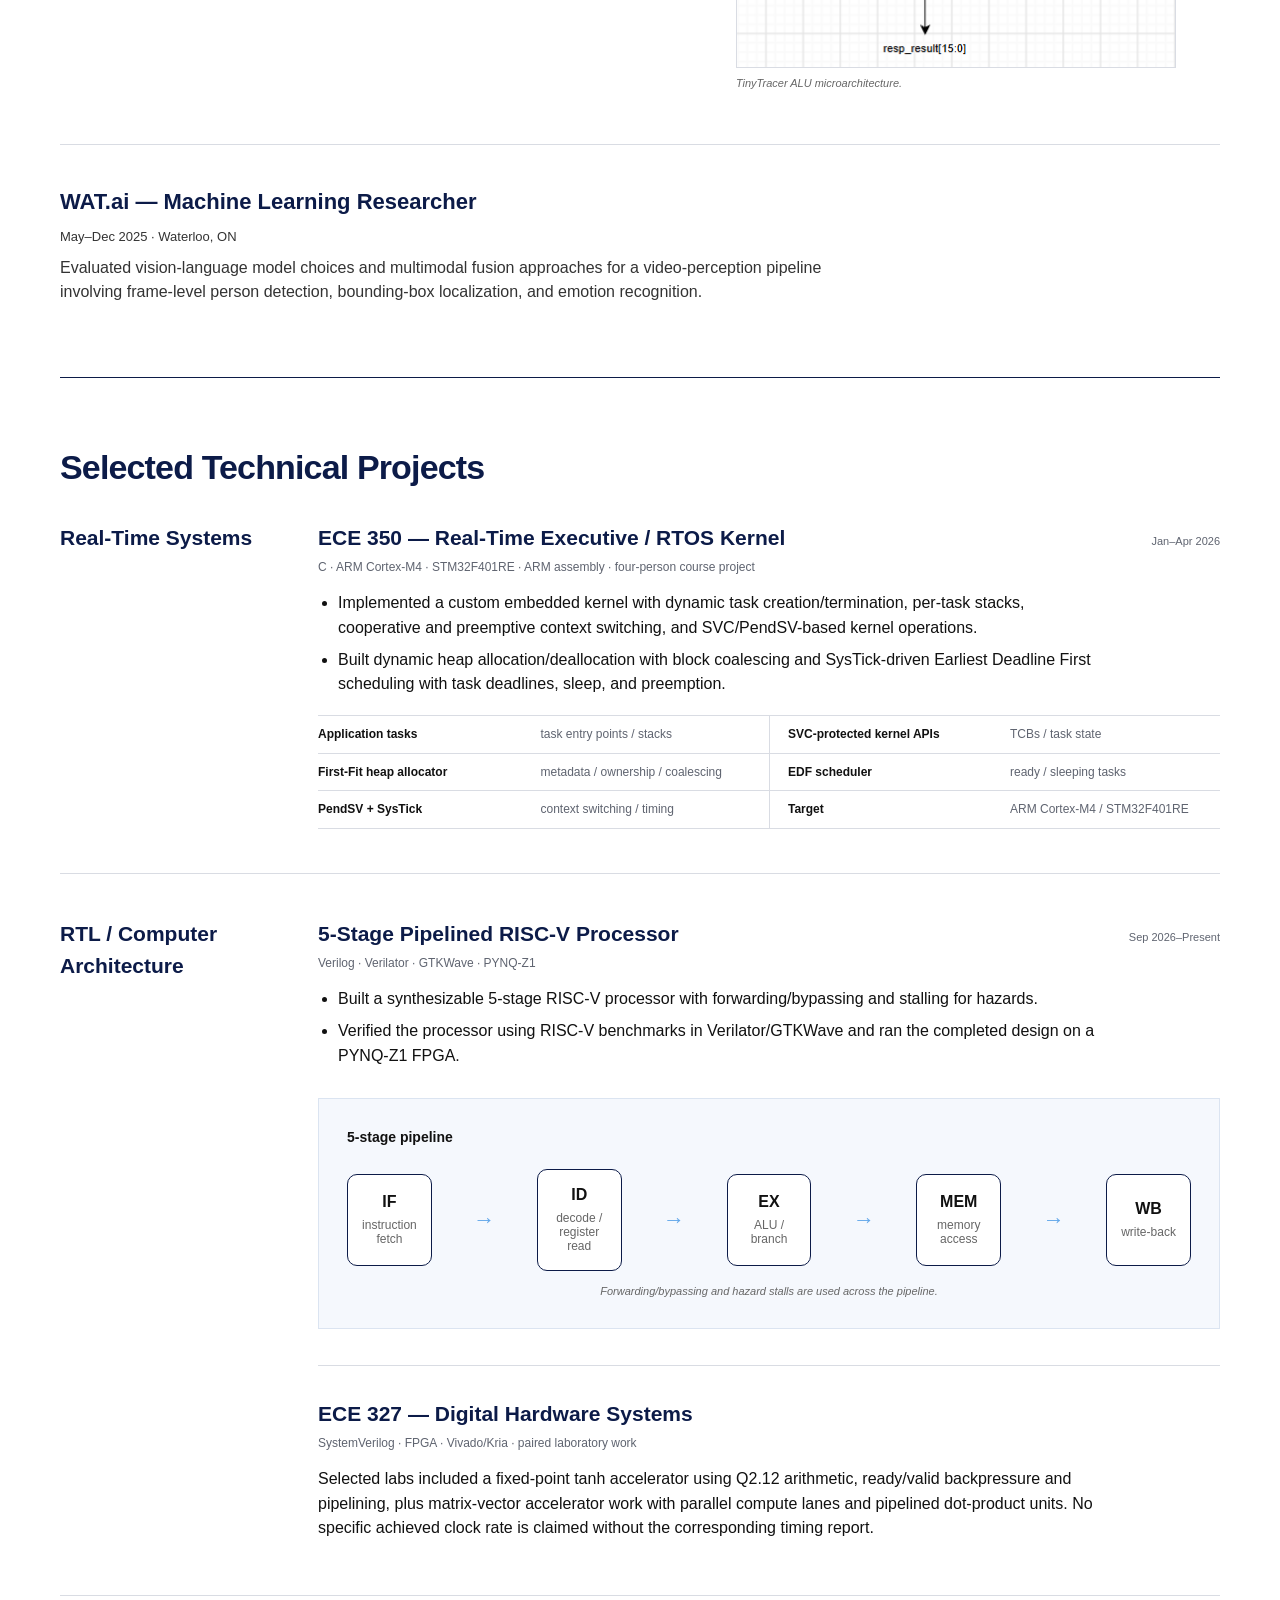
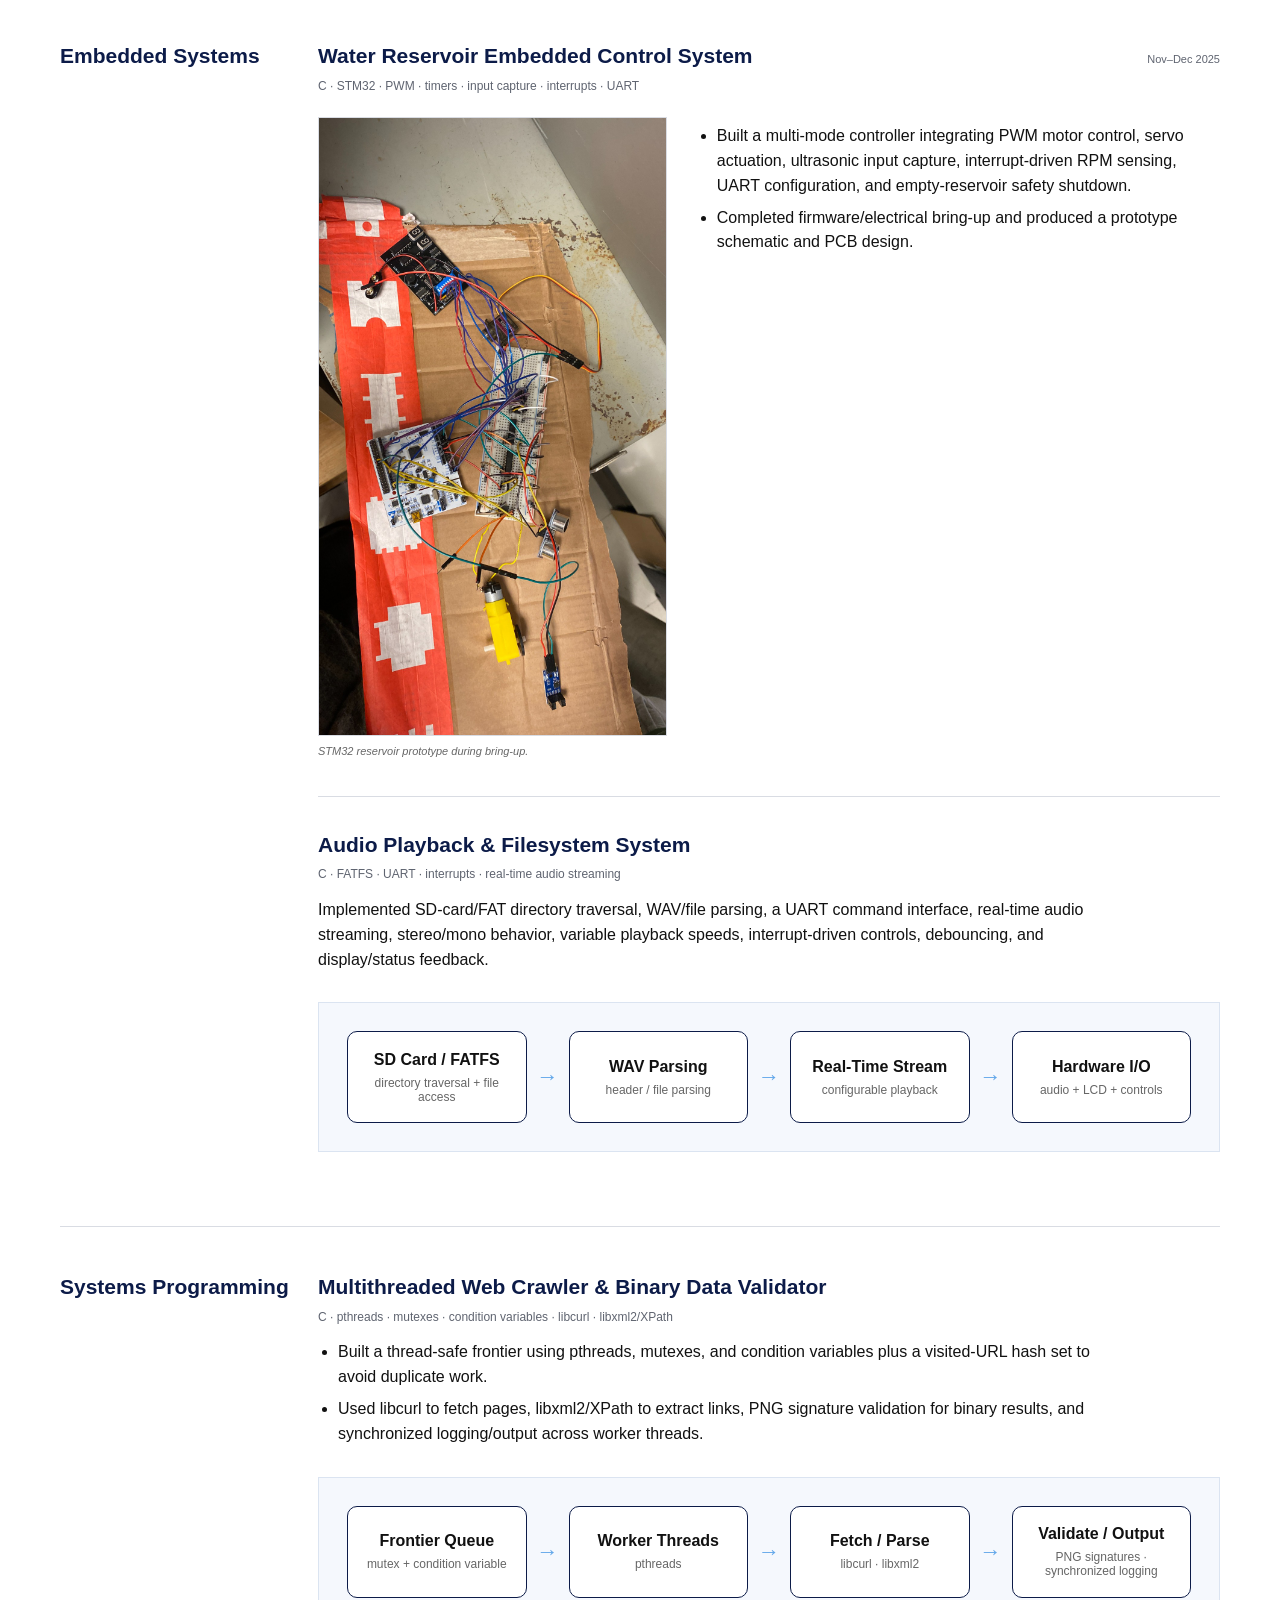
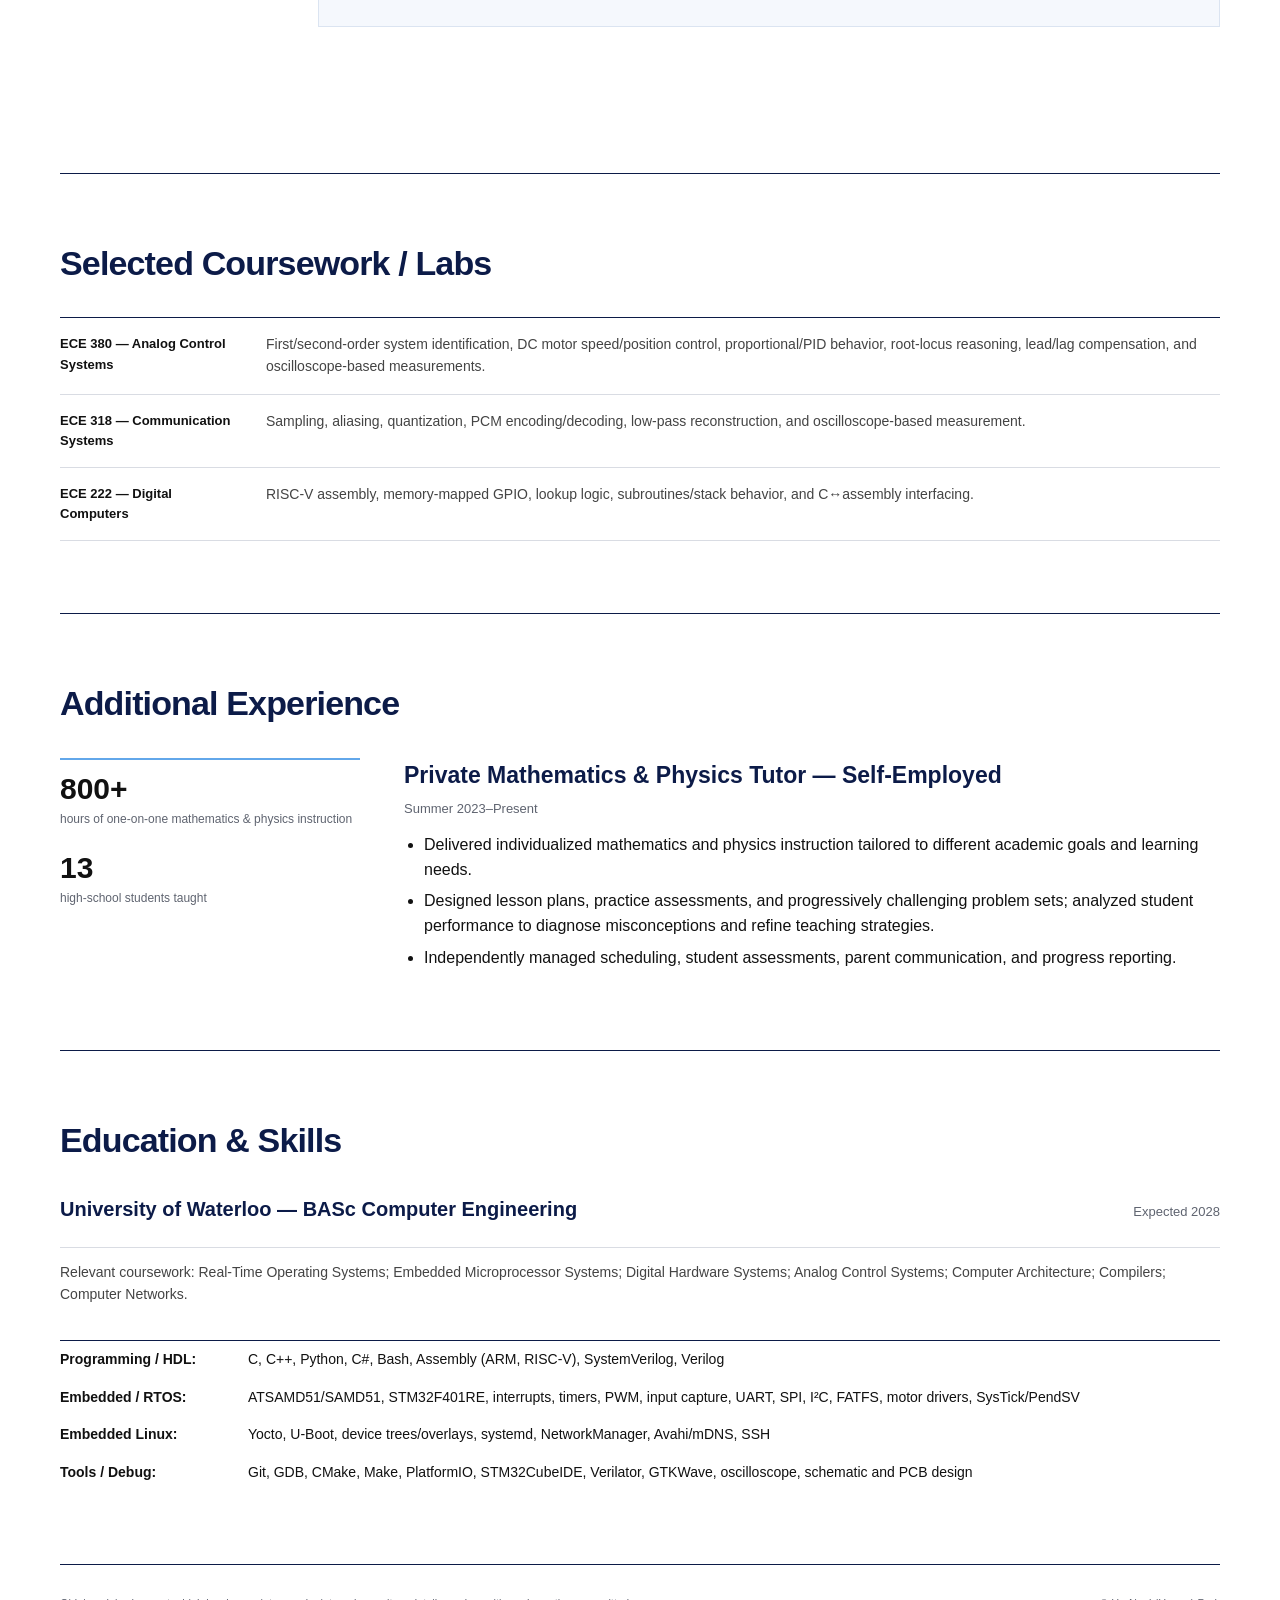
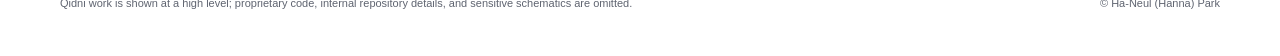
==== commit f5d0d3b4: "Add files via upload" ====
--- a/index.html
+++ b/index.html
@@ -7,12 +7,15 @@
 <title>Ha-Neul (Hanna) Park — Engineering Portfolio</title>
 <style>
 :root{
-  --bg:#fff;
-  --text:#111;
-  --muted:#5e5e5e;
-  --line:#d7d7d7;
-  --line-dark:#1f1f1f;
-  --panel:#f7f7f7;
+  --bg:#ffffff;
+  --text:#111111;
+  --muted:#5f6470;
+  --line:#d9dce3;
+  --line-dark:#0C1B48;
+  --panel:#f7f9fc;
+  --navy:#0C1B48;
+  --blue:#62A7EA;
+  --lemon:#F2EA1E;
   --max:1160px;
   --sans:Arial,Helvetica,sans-serif;
   --mono:"SFMono-Regular",Consolas,"Liberation Mono",monospace;
@@ -612,6 +615,85 @@
   }
   footer{flex-direction:column}
 }
+
+/* Color test: Glacier Blue + Navy + Lemon */
+.site-header{
+  background:rgba(255,255,255,.97);
+  border-bottom:1px solid var(--line);
+}
+.brand{color:var(--navy)}
+nav a{color:var(--navy)}
+nav a:hover{
+  color:var(--blue);
+  text-decoration:none;
+}
+
+.hero{
+  background:var(--navy);
+  color:#fff;
+  width:100%;
+  max-width:none;
+  margin:0;
+  padding:86px max(22px, calc((100vw - var(--max))/2)) 70px;
+}
+.hero h1{color:#fff}
+.positioning{color:var(--lemon)}
+.identity{color:#dbe5f2}
+.hero-links a{color:#fff}
+.hero-links a:hover{color:var(--lemon)}
+
+.section{border-top:1px solid var(--navy)}
+.section-kicker{
+  color:var(--blue);
+  font-weight:700;
+}
+.section-head h2,
+.company-header h3,
+.subsection h4,
+.team-copy h3,
+.watai h3,
+.domain-title h3,
+.project-head h4,
+.tutor-copy h3,
+.education-line strong{
+  color:var(--navy);
+}
+
+.mini-project{border-top:2px solid var(--blue)}
+.mini-num{
+  color:var(--navy);
+  font-weight:700;
+}
+
+.diagram-wrap{
+  background:#f5f8fd;
+  border:1px solid #dbe4f1;
+}
+.box{border-color:var(--navy)}
+.arrow{color:var(--blue)}
+.protocol{color:var(--navy)}
+.dfnet-testing{border-color:#b7c6d8}
+
+.course-list,
+.skills{
+  border-top-color:var(--navy);
+}
+.course-row,
+.skill-row,
+.education-line,
+.company + .company,
+.subsection,
+.project-block + .project-block,
+.watai{
+  border-color:#d9dce3;
+}
+
+.tutor-stat{border-top-color:var(--blue)}
+
+a{text-decoration-color:var(--blue)}
+
+footer{border-top:1px solid var(--navy)}
+
 </style>
 </head>
 
@@ -919,7 +1001,7 @@
 
   <section class="section shell" id="teams">
     <div class="section-head">
-      <h2>Design Teams</h2>
+      <h2>Technical Teams & Research</h2>
     </div>
 
     <div class="team-grid">
@@ -1191,6 +1273,9 @@
 </main>
 
 <footer class="shell">
+  <div class="confidential">
+    Qidni work is shown at a high level; proprietary code, internal repository details, and sensitive schematics are omitted.
+  </div>
   <div>© Ha-Neul (Hanna) Park</div>
 </footer>
 </body>
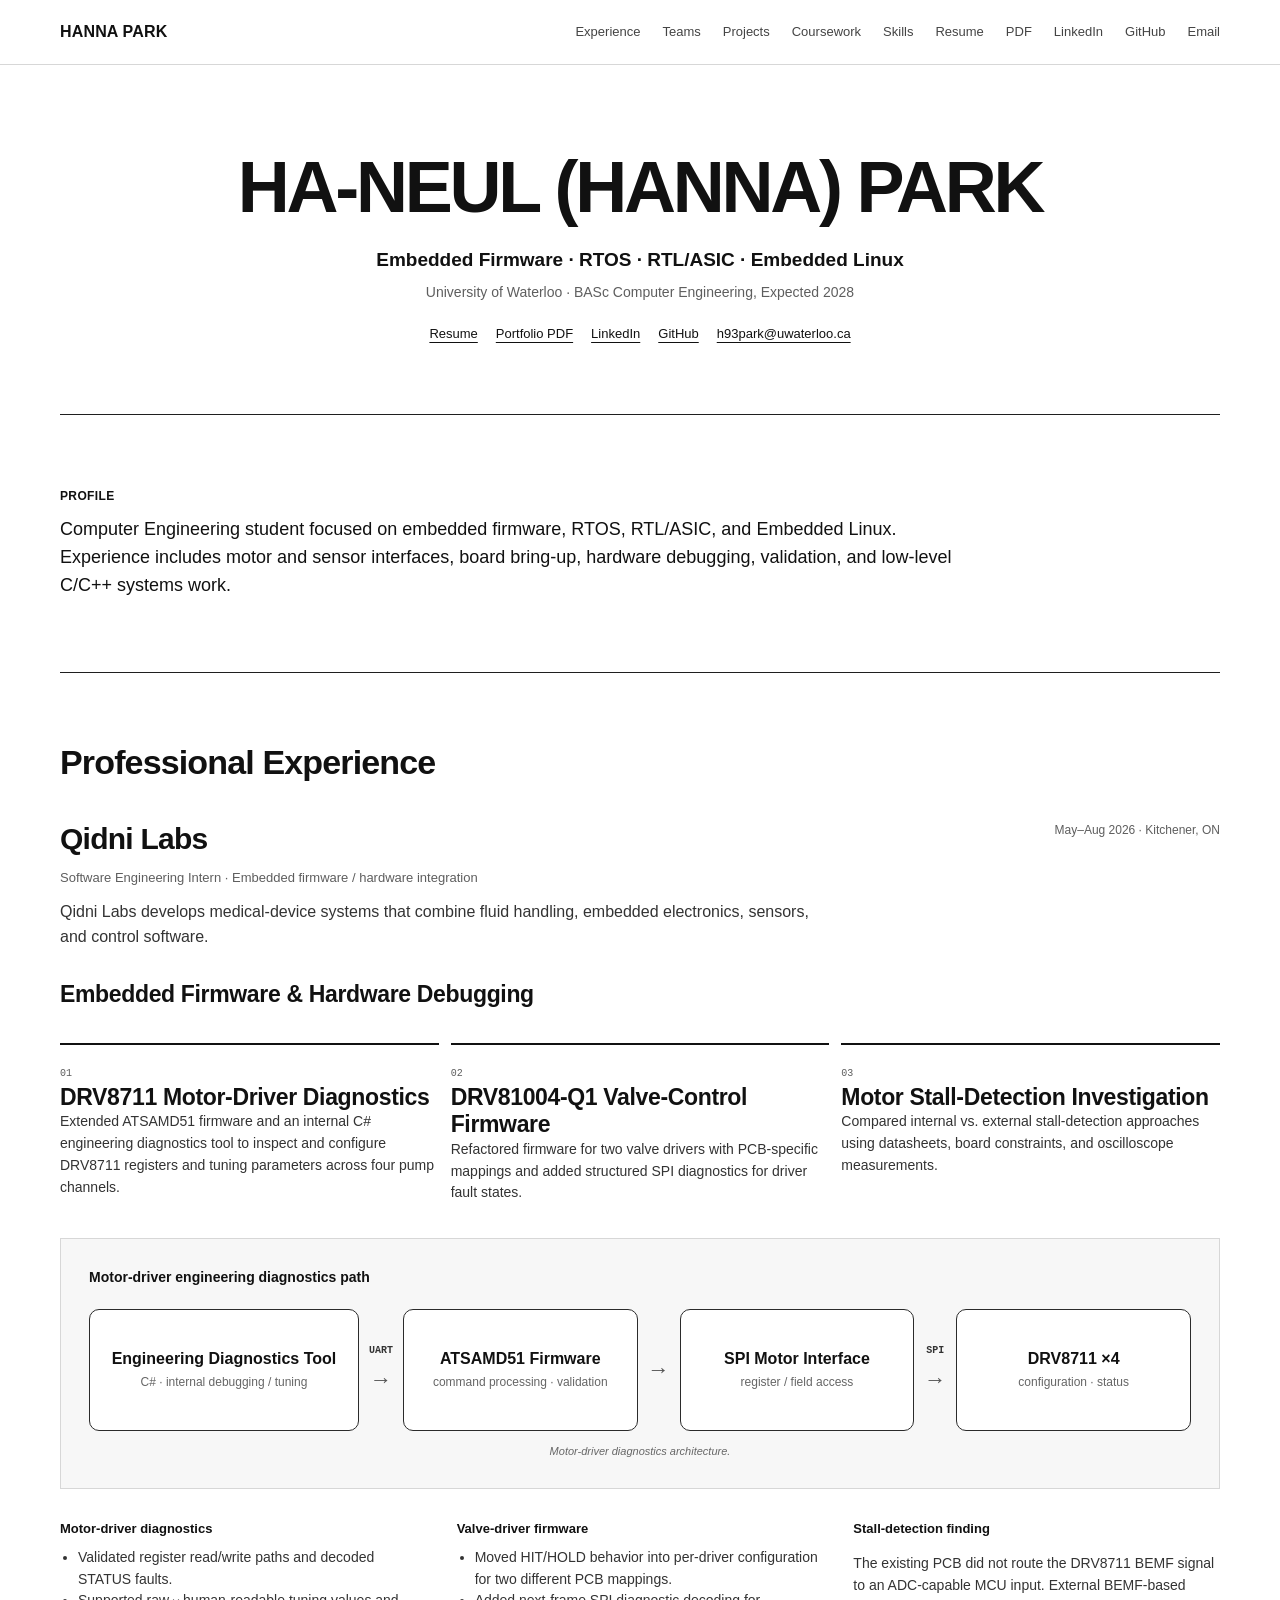
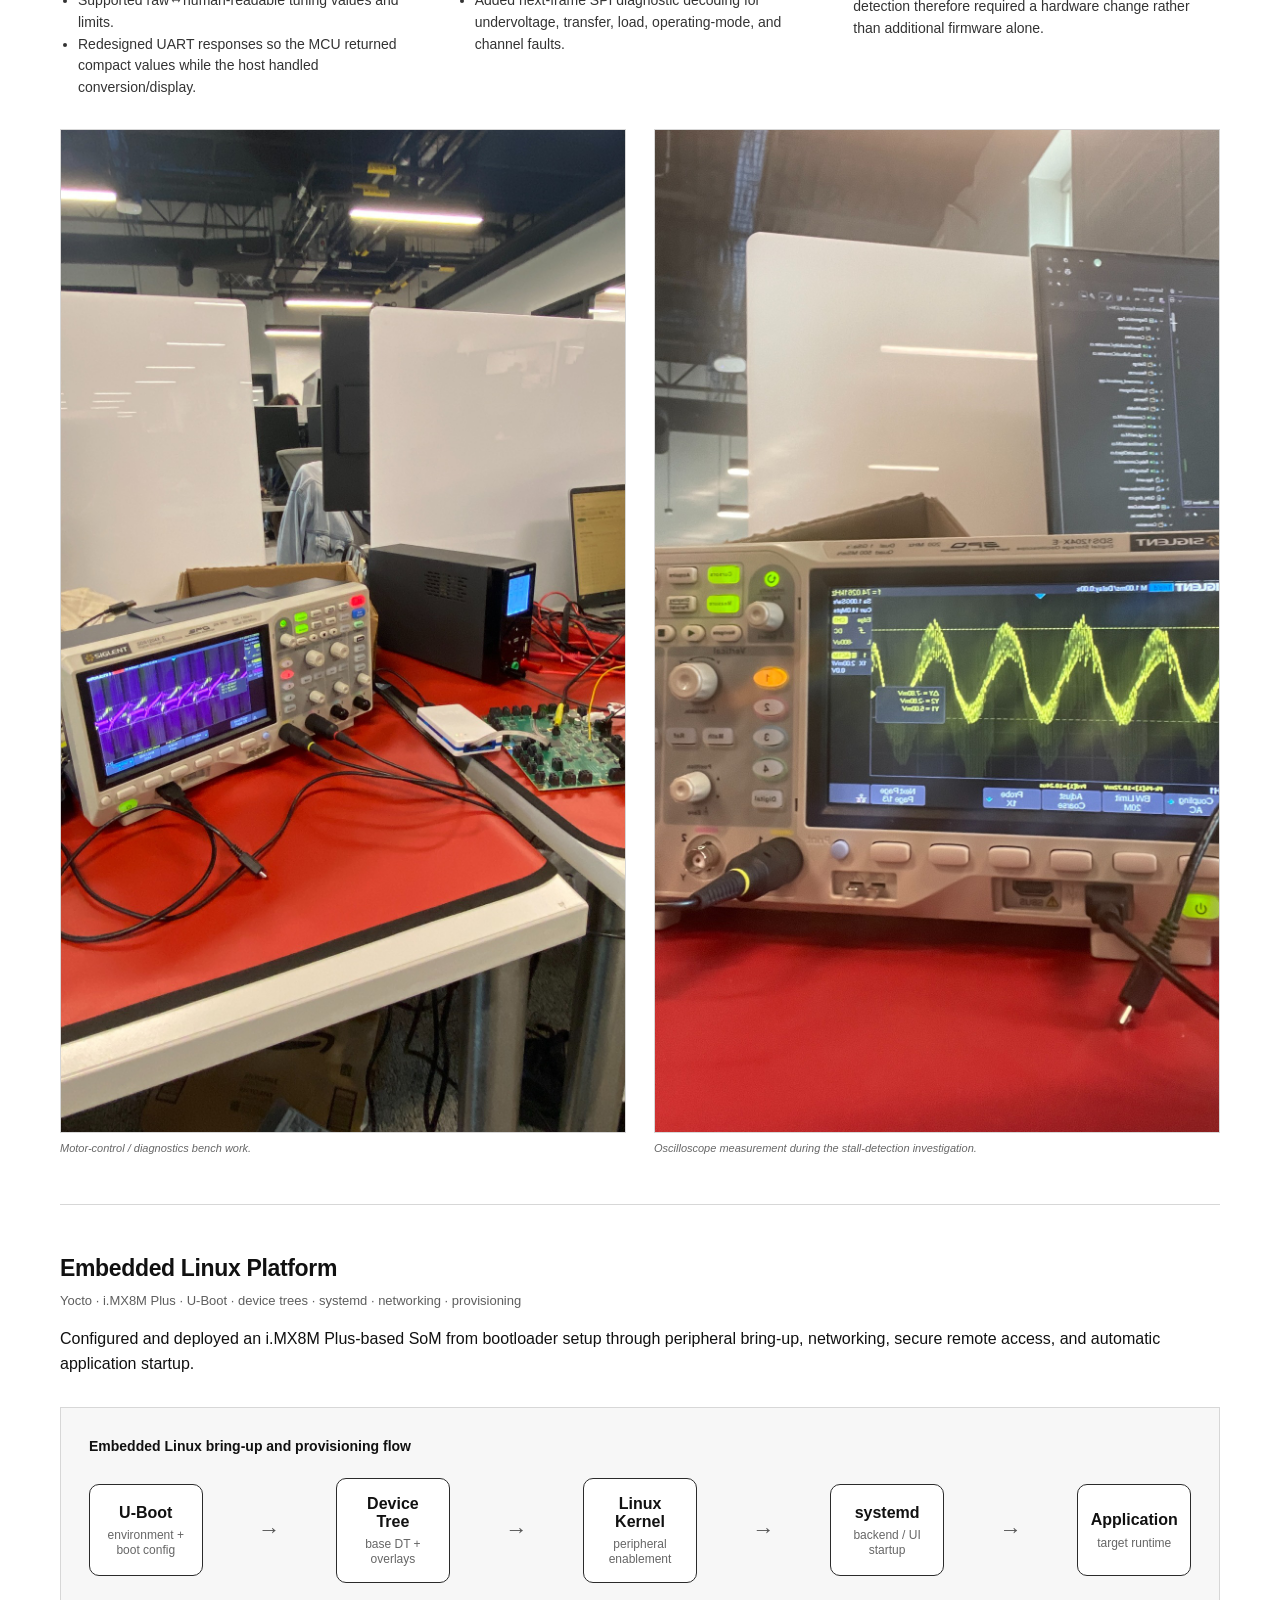
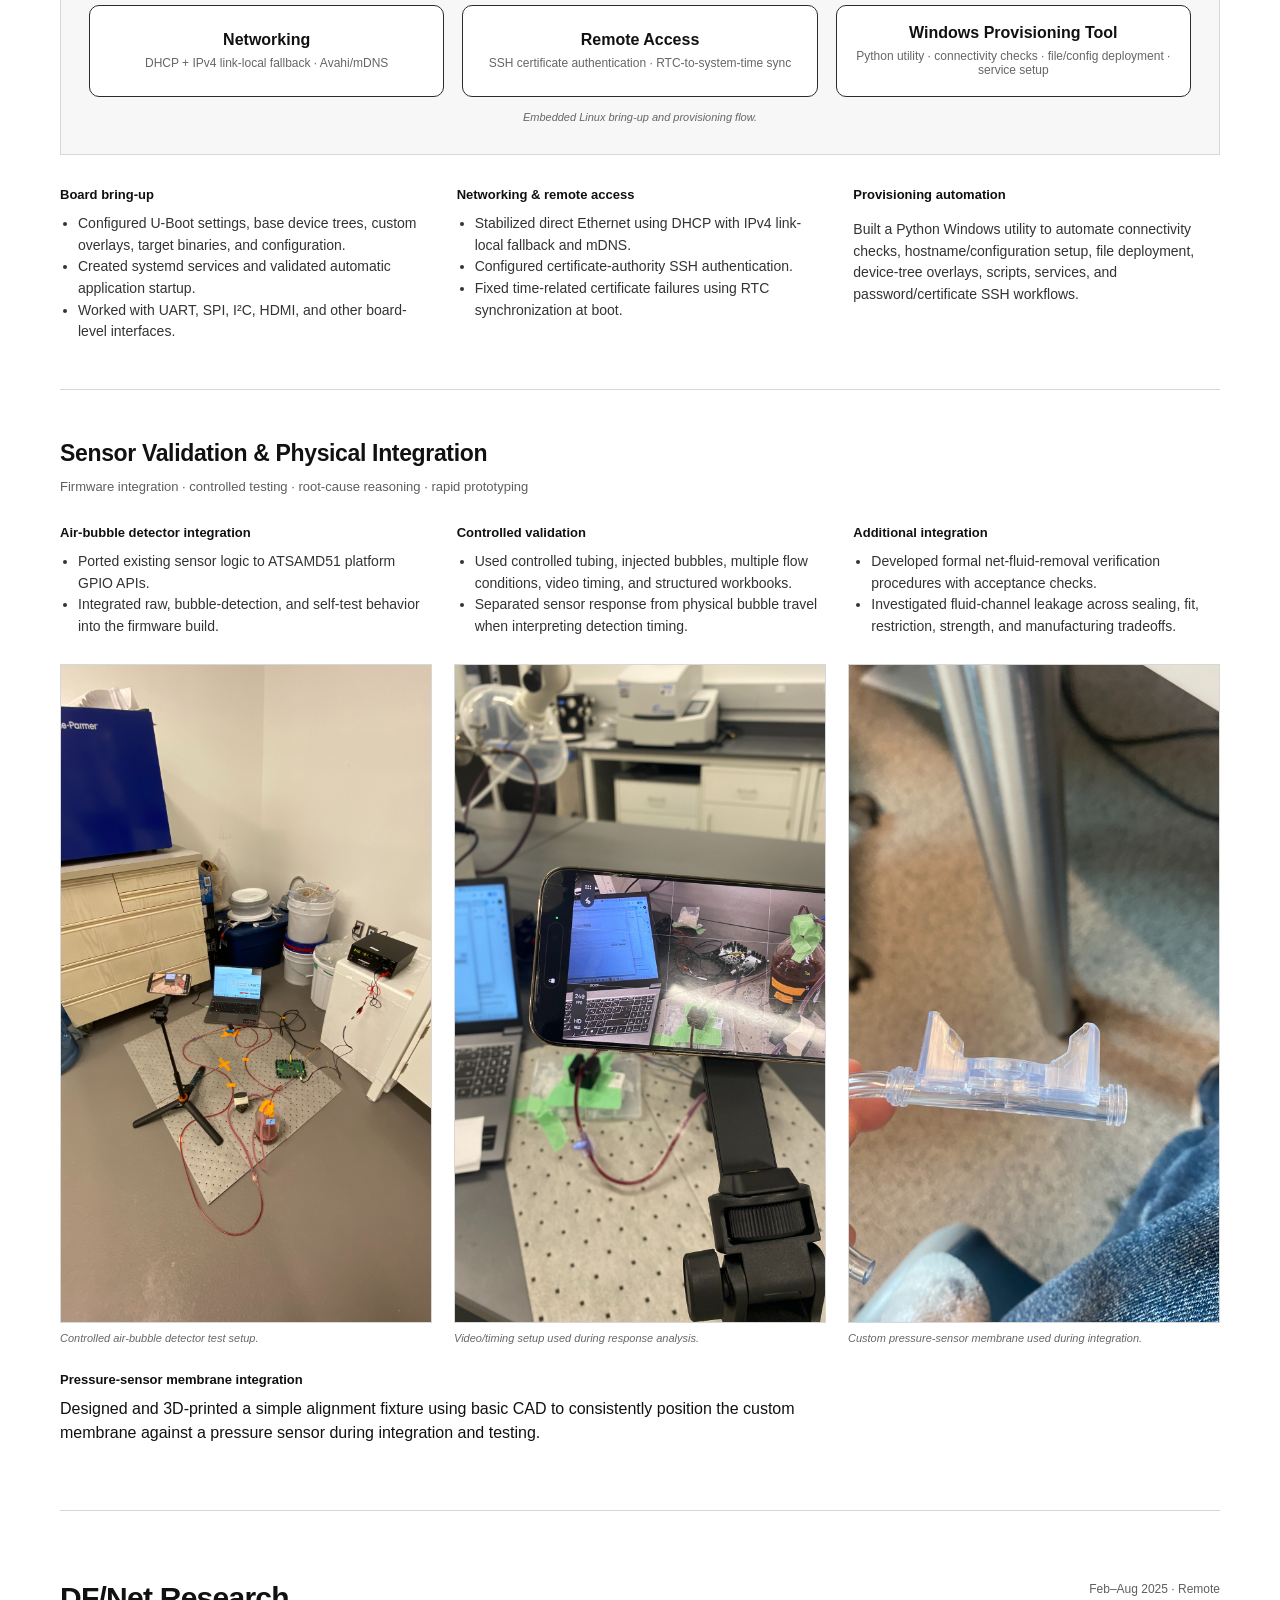
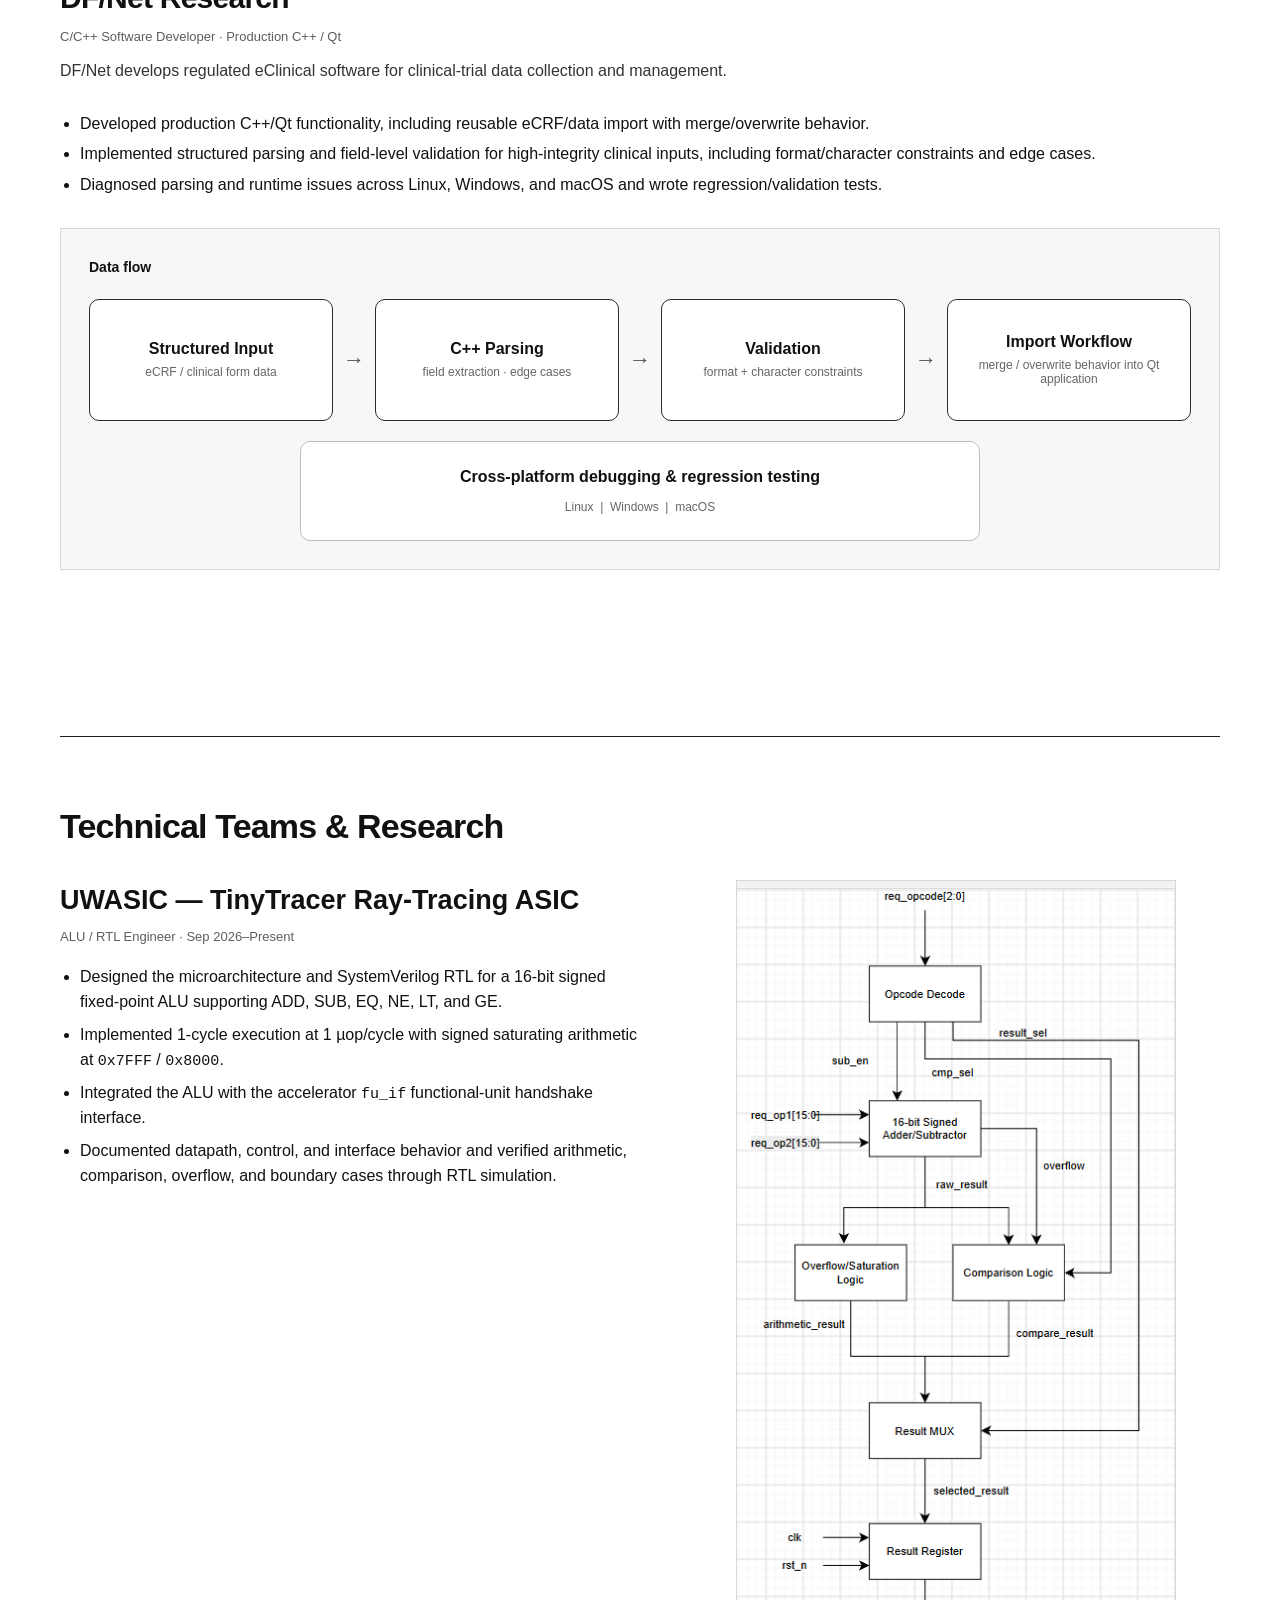
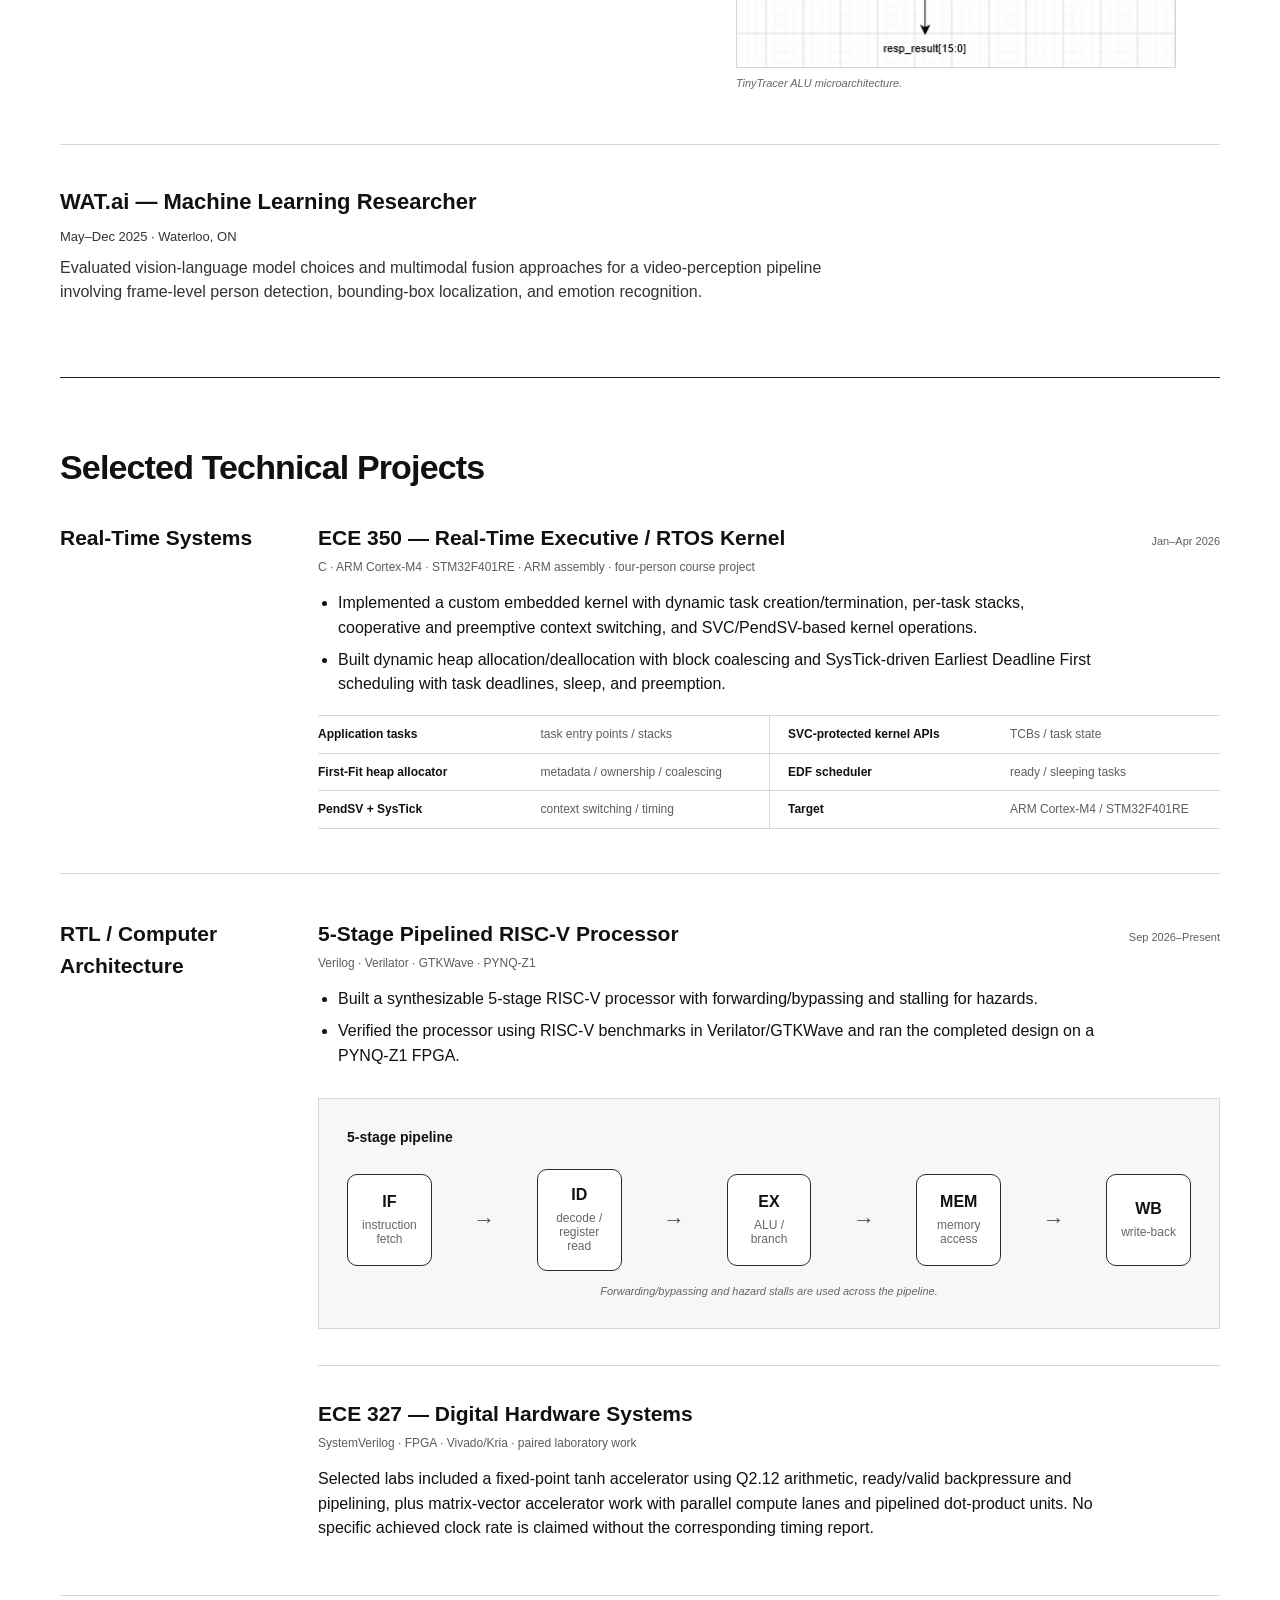
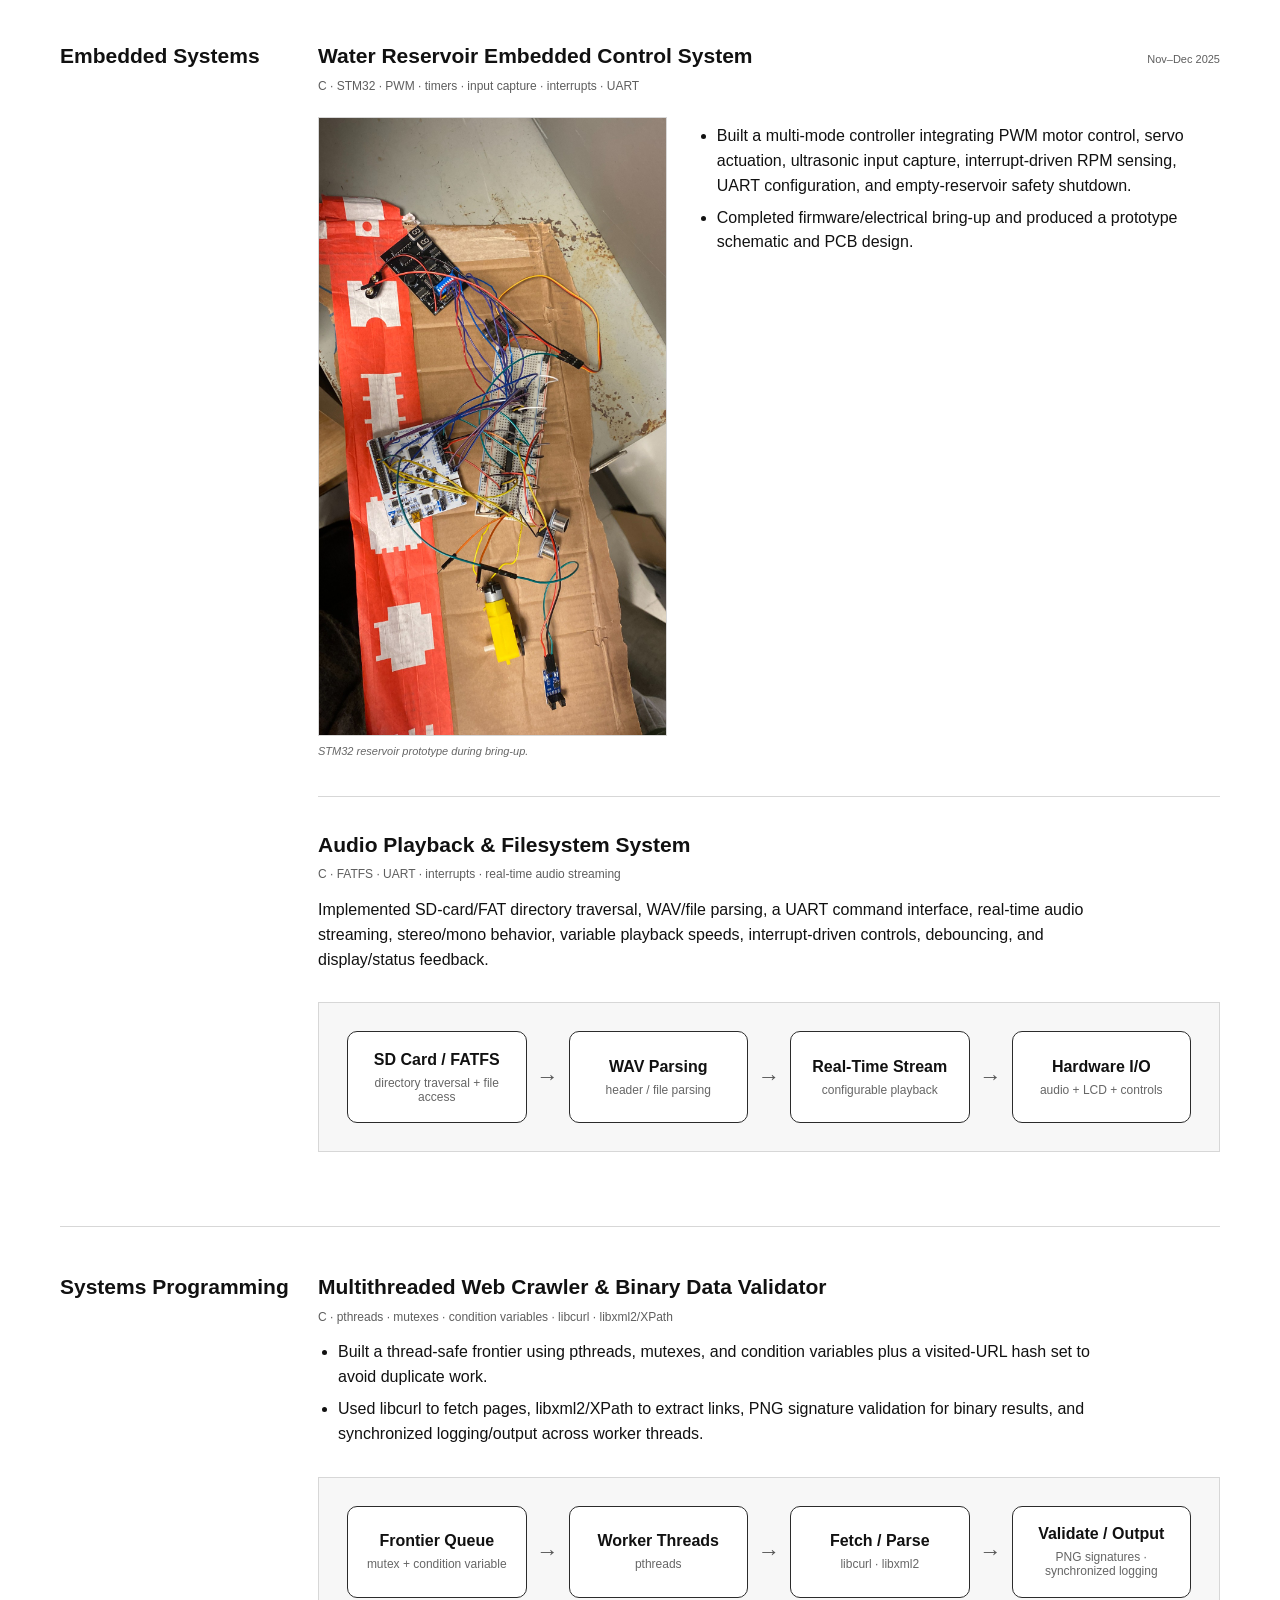
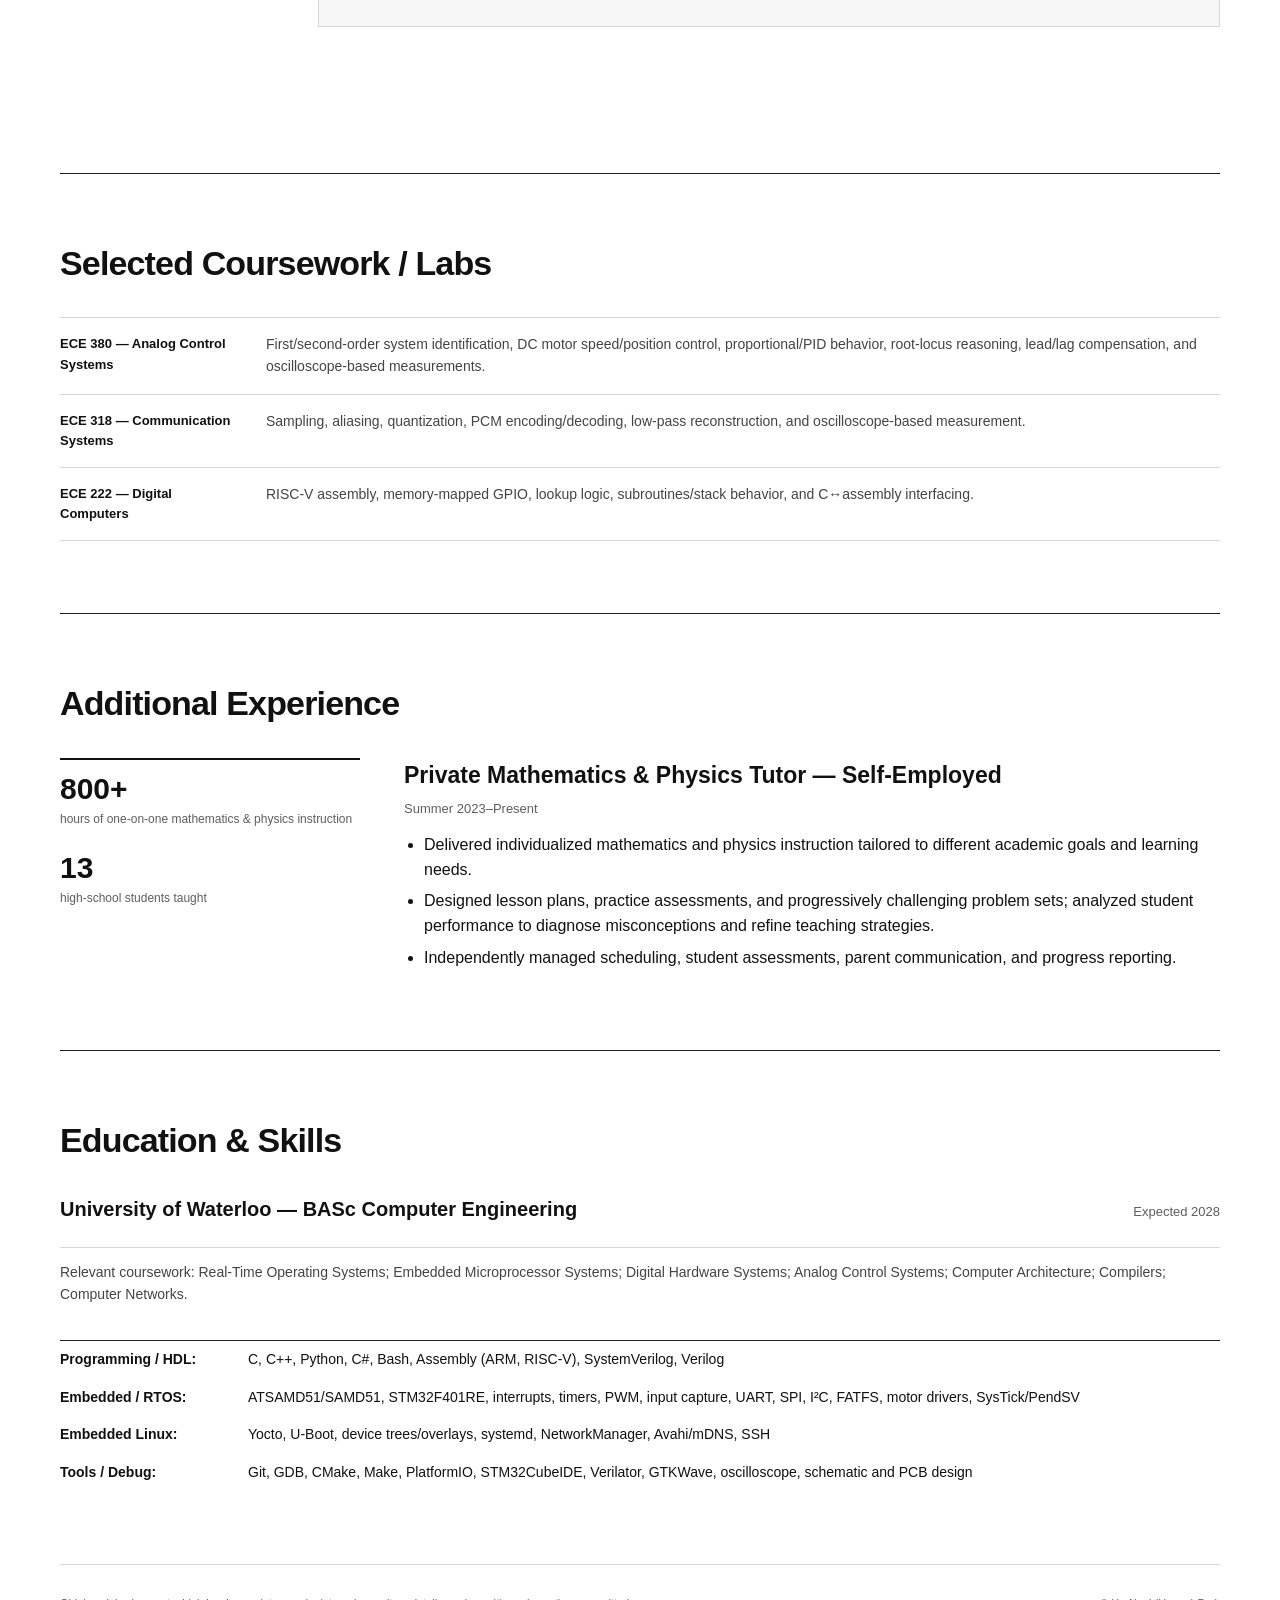
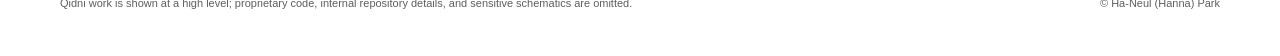
==== commit 709552f7: "Add files via upload" ====
--- a/index.html
+++ b/index.html
@@ -7,15 +7,12 @@
 <title>Ha-Neul (Hanna) Park — Engineering Portfolio</title>
 <style>
 :root{
-  --bg:#ffffff;
-  --text:#111111;
-  --muted:#5f6470;
-  --line:#d9dce3;
-  --line-dark:#0C1B48;
-  --panel:#f7f9fc;
-  --navy:#0C1B48;
-  --blue:#62A7EA;
-  --lemon:#F2EA1E;
+  --bg:#fff;
+  --text:#111;
+  --muted:#5e5e5e;
+  --line:#d7d7d7;
+  --line-dark:#1f1f1f;
+  --panel:#f7f7f7;
   --max:1160px;
   --sans:Arial,Helvetica,sans-serif;
   --mono:"SFMono-Regular",Consolas,"Liberation Mono",monospace;
@@ -615,85 +612,6 @@
   }
   footer{flex-direction:column}
 }
-
-/* Color test: Glacier Blue + Navy + Lemon */
-.site-header{
-  background:rgba(255,255,255,.97);
-  border-bottom:1px solid var(--line);
-}
-.brand{color:var(--navy)}
-nav a{color:var(--navy)}
-nav a:hover{
-  color:var(--blue);
-  text-decoration:none;
-}
-
-.hero{
-  background:var(--navy);
-  color:#fff;
-  width:100%;
-  max-width:none;
-  margin:0;
-  padding:86px max(22px, calc((100vw - var(--max))/2)) 70px;
-}
-.hero h1{color:#fff}
-.positioning{color:var(--lemon)}
-.identity{color:#dbe5f2}
-.hero-links a{color:#fff}
-.hero-links a:hover{color:var(--lemon)}
-
-.section{border-top:1px solid var(--navy)}
-.section-kicker{
-  color:var(--blue);
-  font-weight:700;
-}
-.section-head h2,
-.company-header h3,
-.subsection h4,
-.team-copy h3,
-.watai h3,
-.domain-title h3,
-.project-head h4,
-.tutor-copy h3,
-.education-line strong{
-  color:var(--navy);
-}
-
-.mini-project{border-top:2px solid var(--blue)}
-.mini-num{
-  color:var(--navy);
-  font-weight:700;
-}
-
-.diagram-wrap{
-  background:#f5f8fd;
-  border:1px solid #dbe4f1;
-}
-.box{border-color:var(--navy)}
-.arrow{color:var(--blue)}
-.protocol{color:var(--navy)}
-.dfnet-testing{border-color:#b7c6d8}
-
-.course-list,
-.skills{
-  border-top-color:var(--navy);
-}
-.course-row,
-.skill-row,
-.education-line,
-.company + .company,
-.subsection,
-.project-block + .project-block,
-.watai{
-  border-color:#d9dce3;
-}
-
-.tutor-stat{border-top-color:var(--blue)}
-
-a{text-decoration-color:var(--blue)}
-
-footer{border-top:1px solid var(--navy)}
-
 </style>
 </head>
 
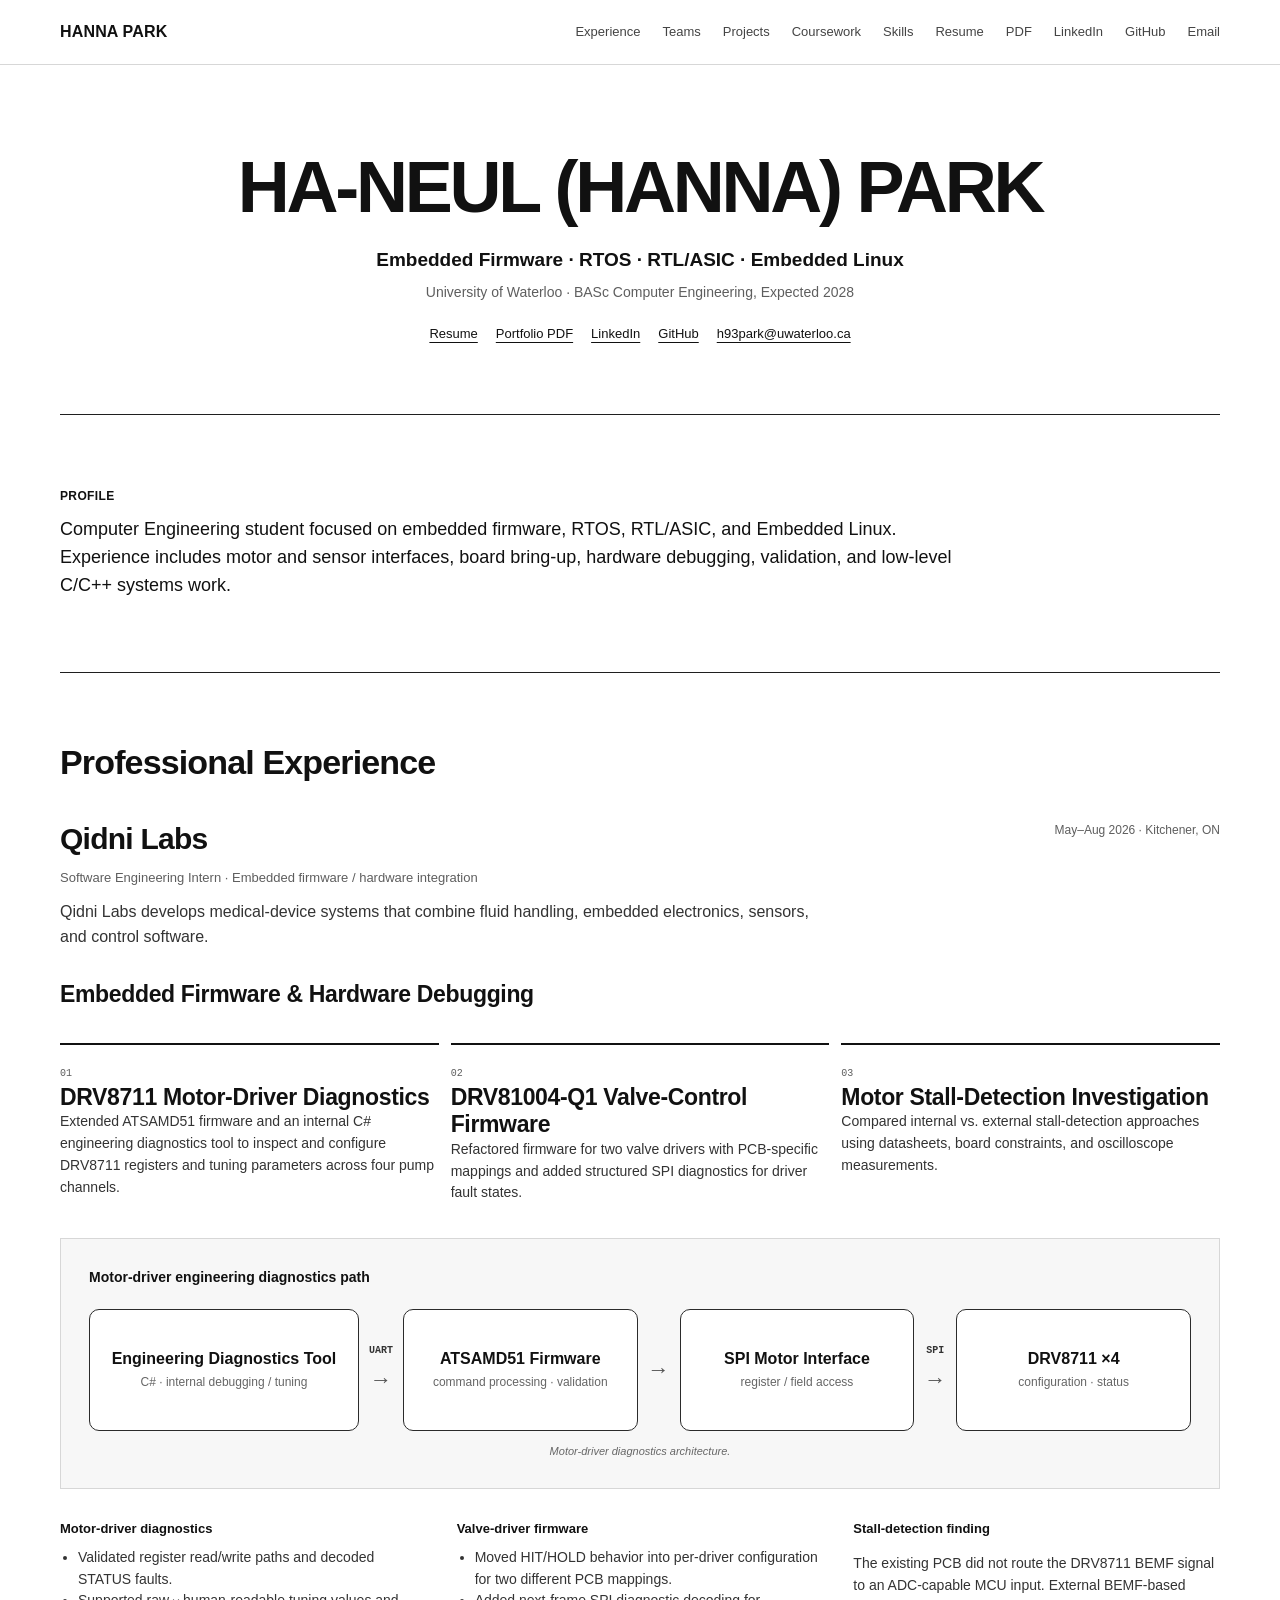
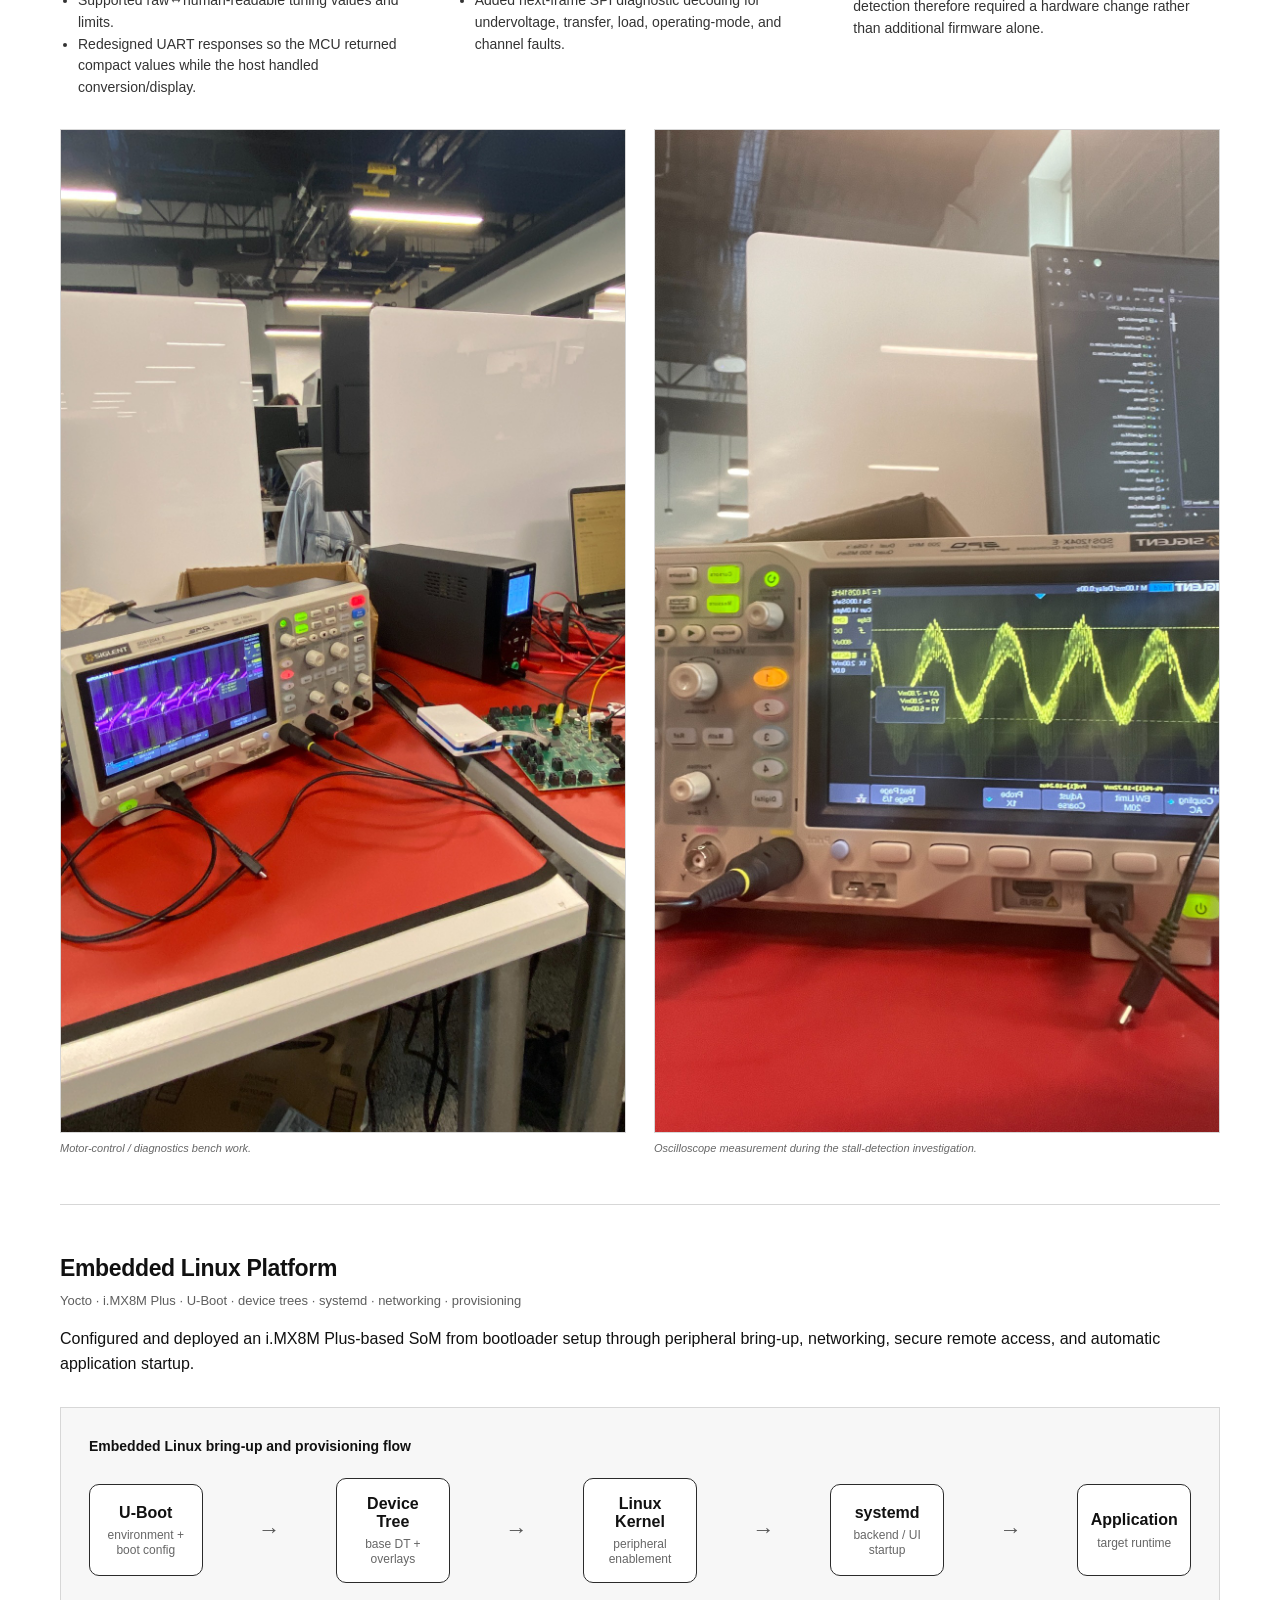
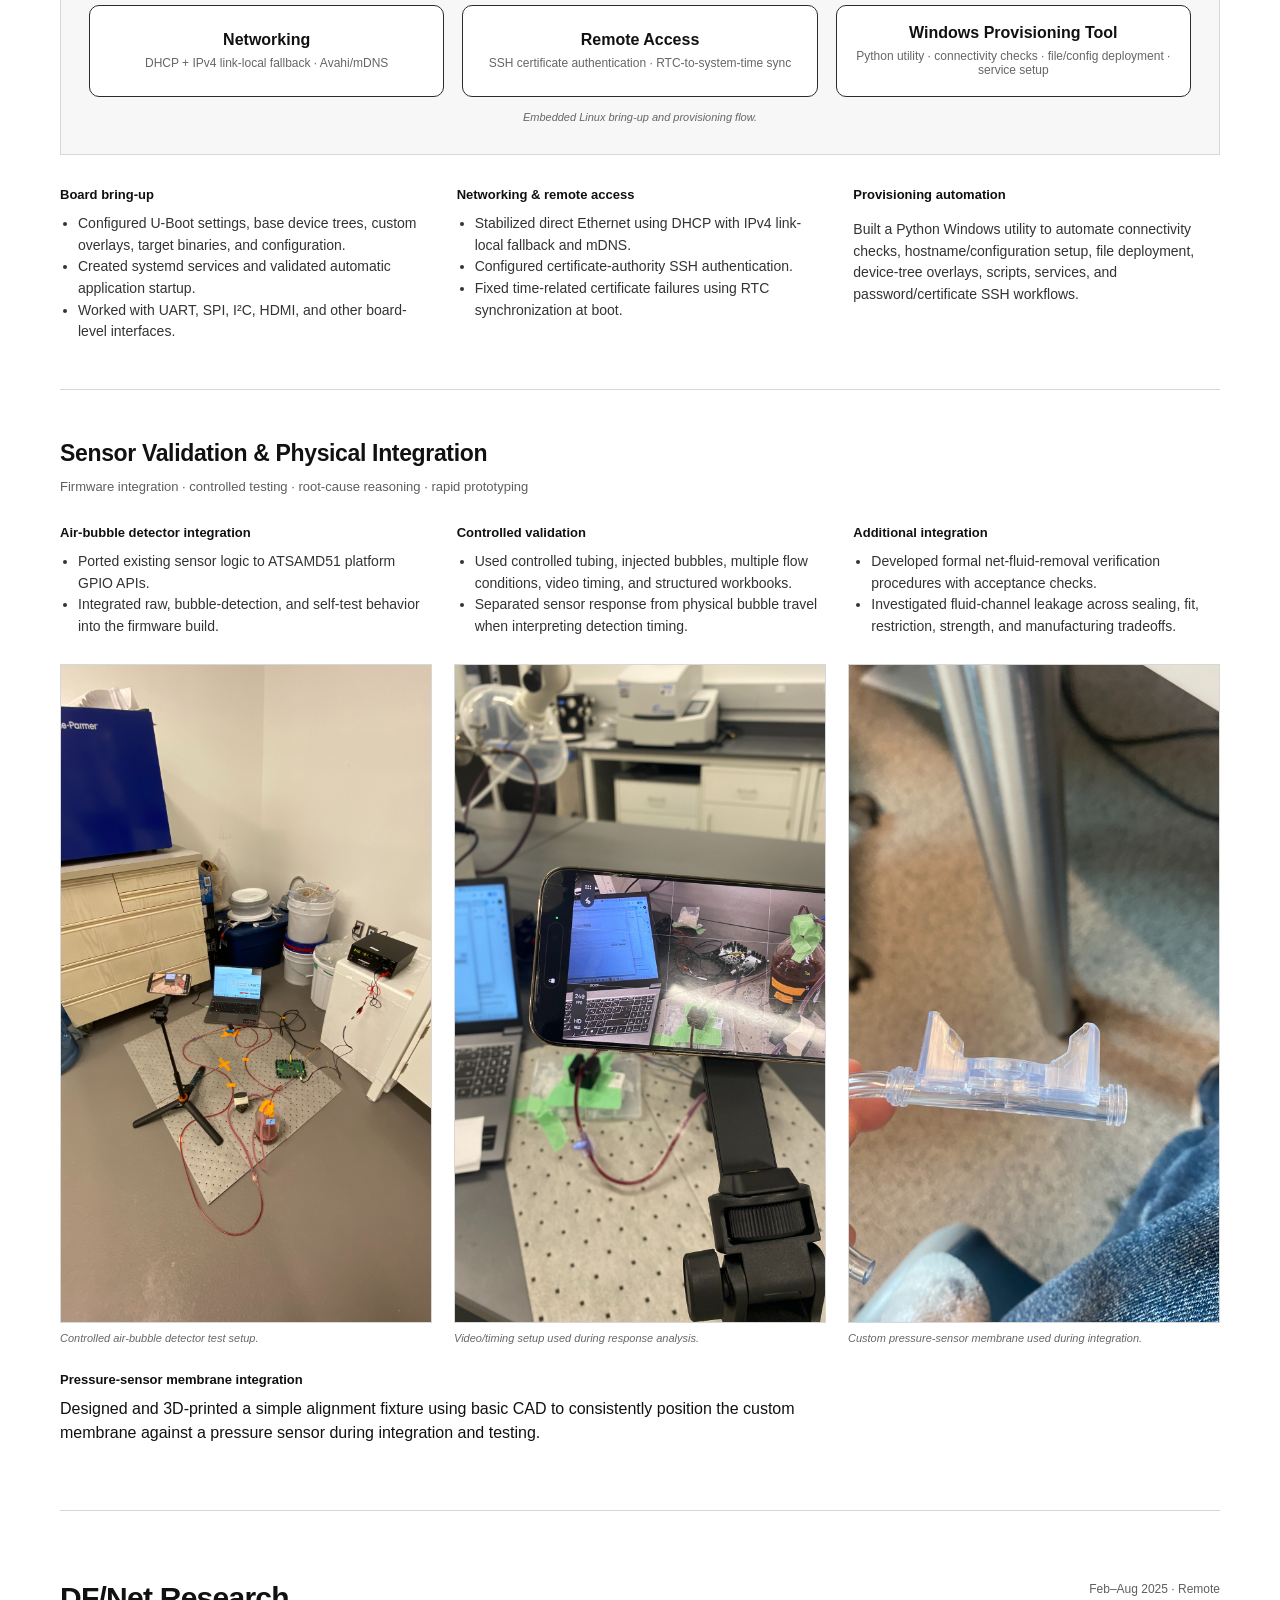
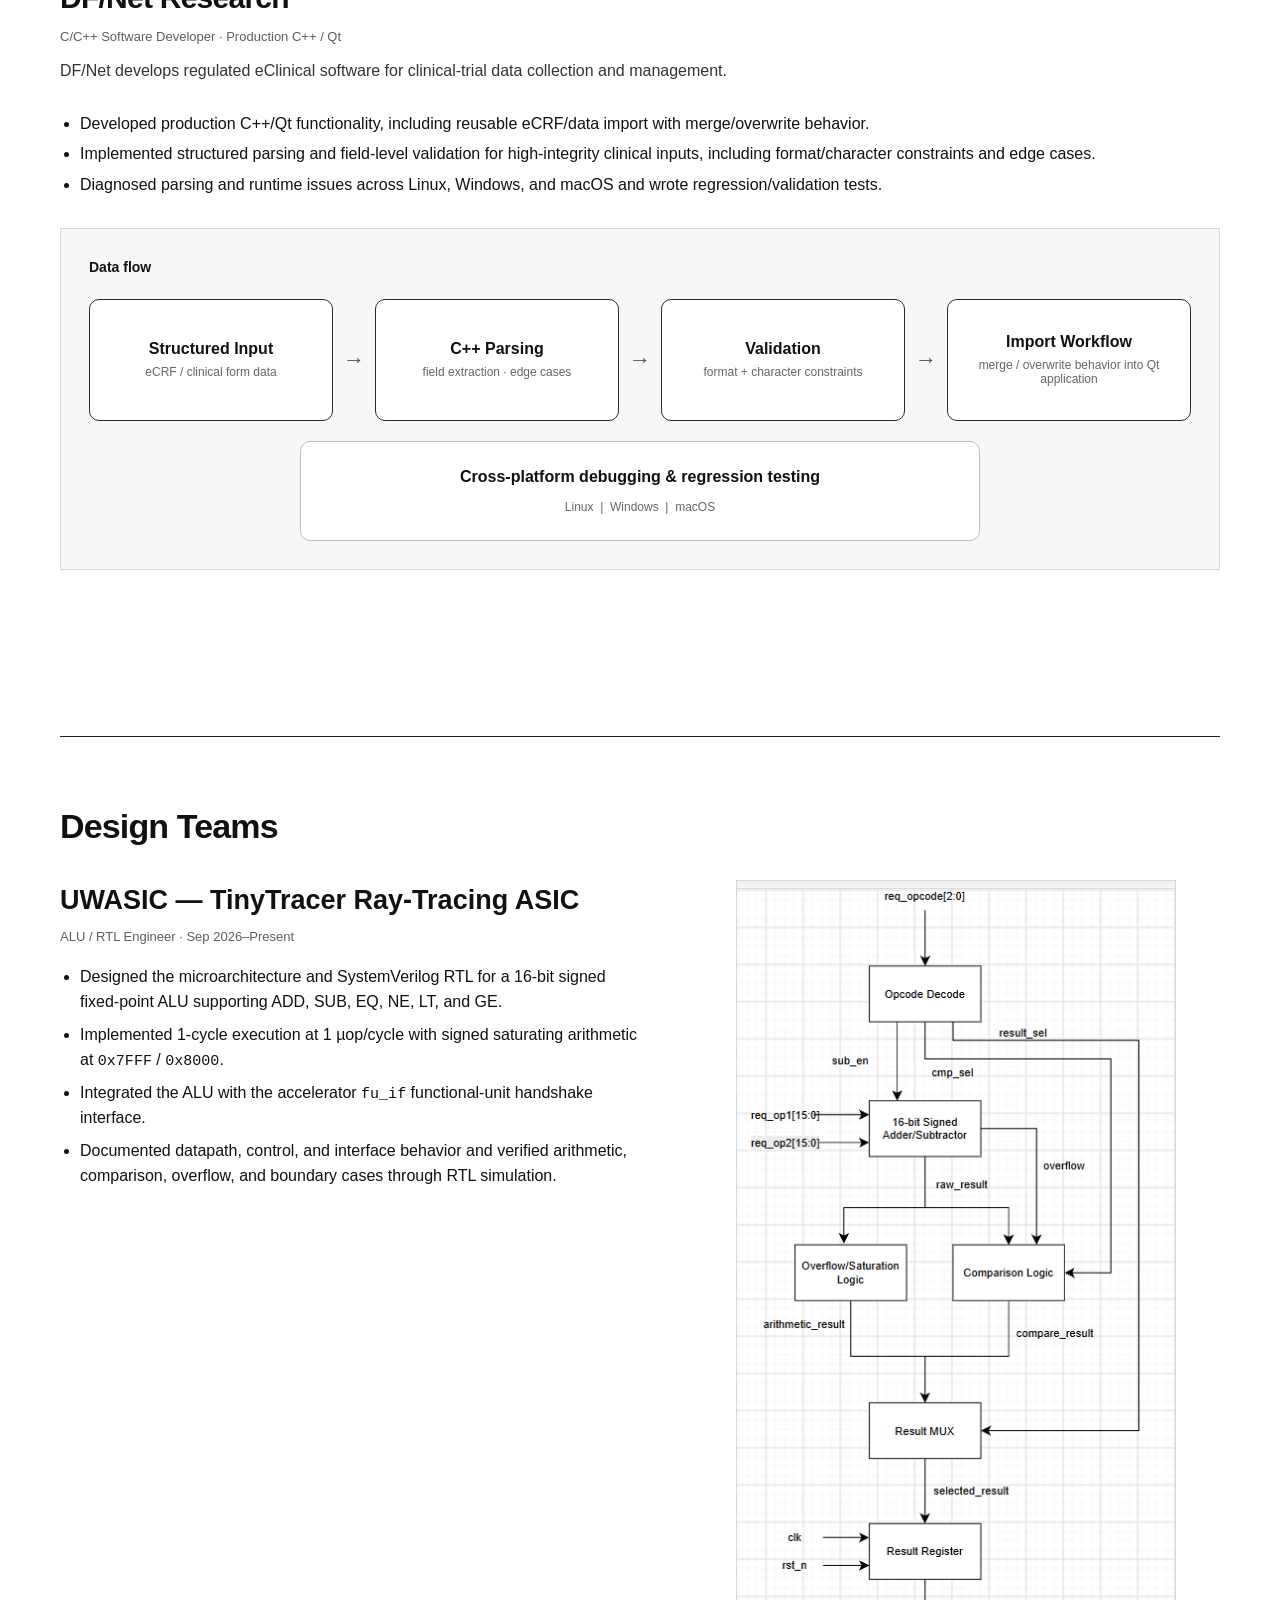
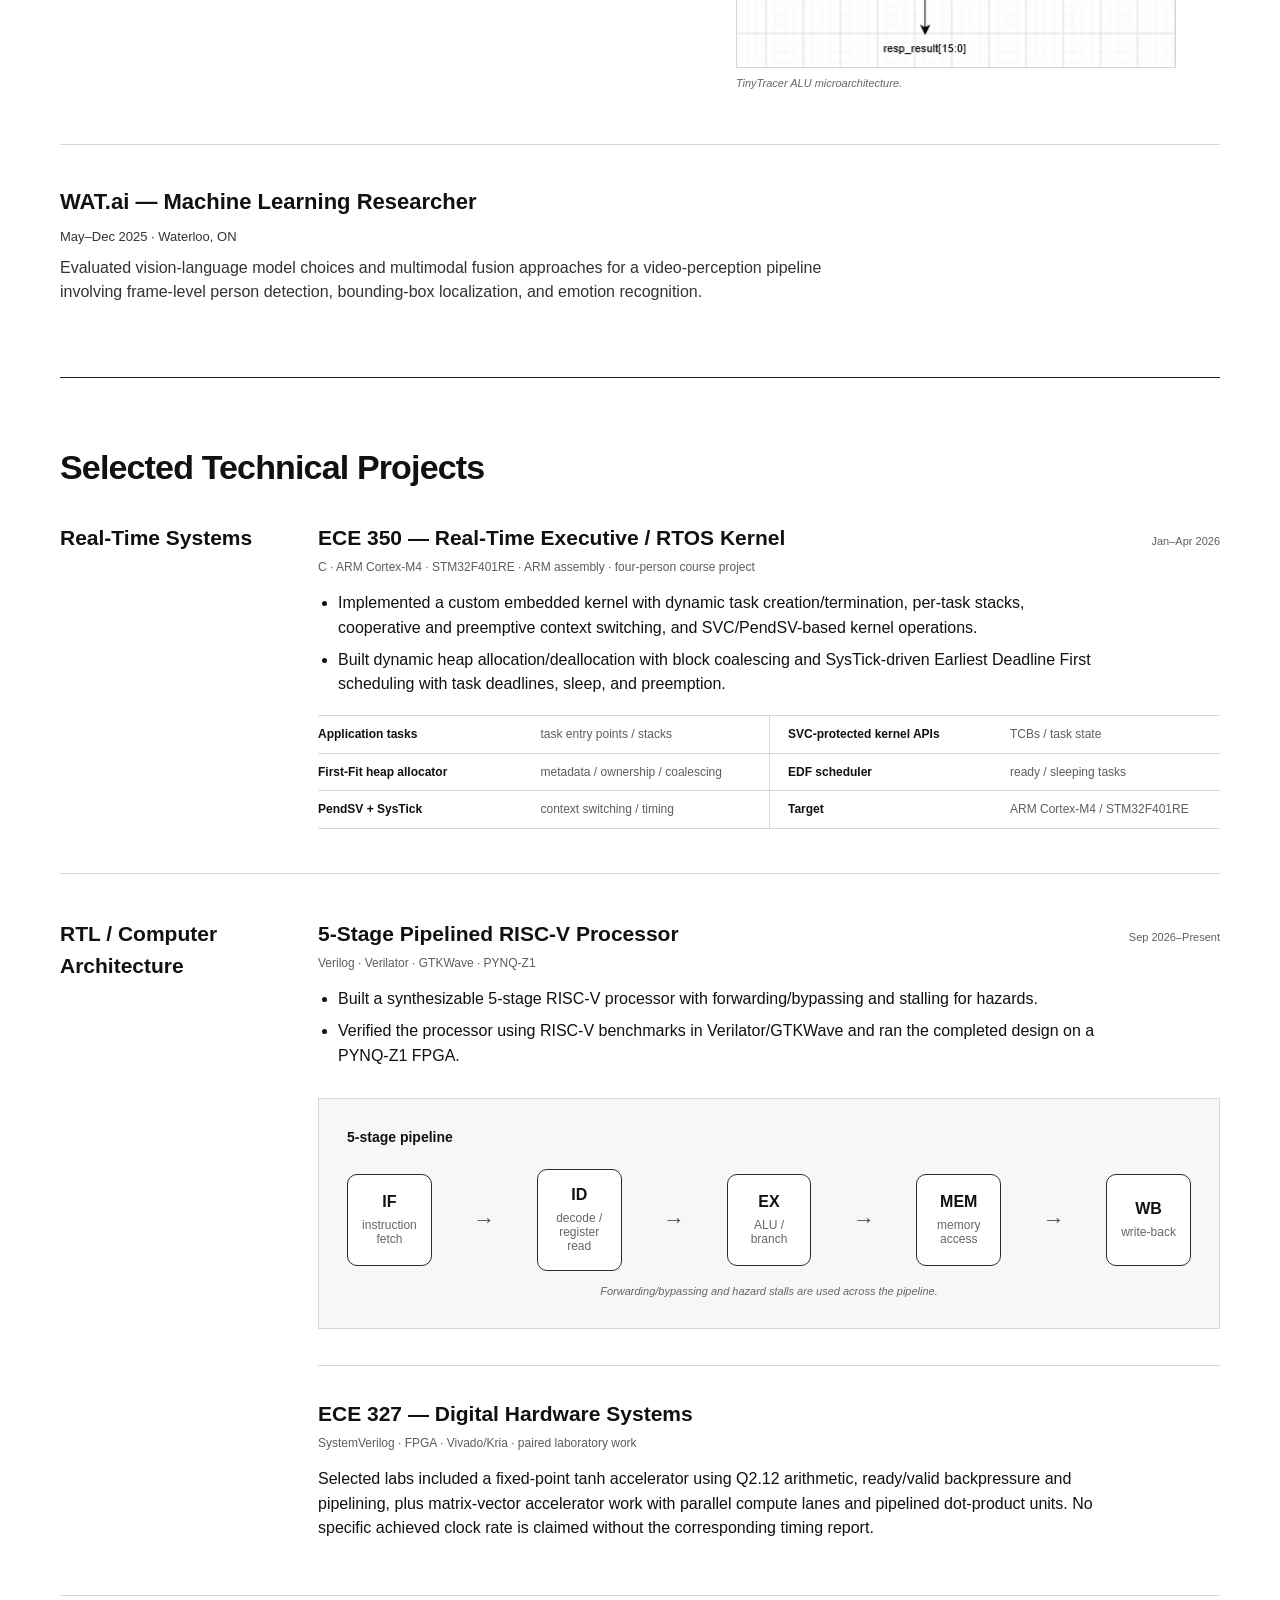
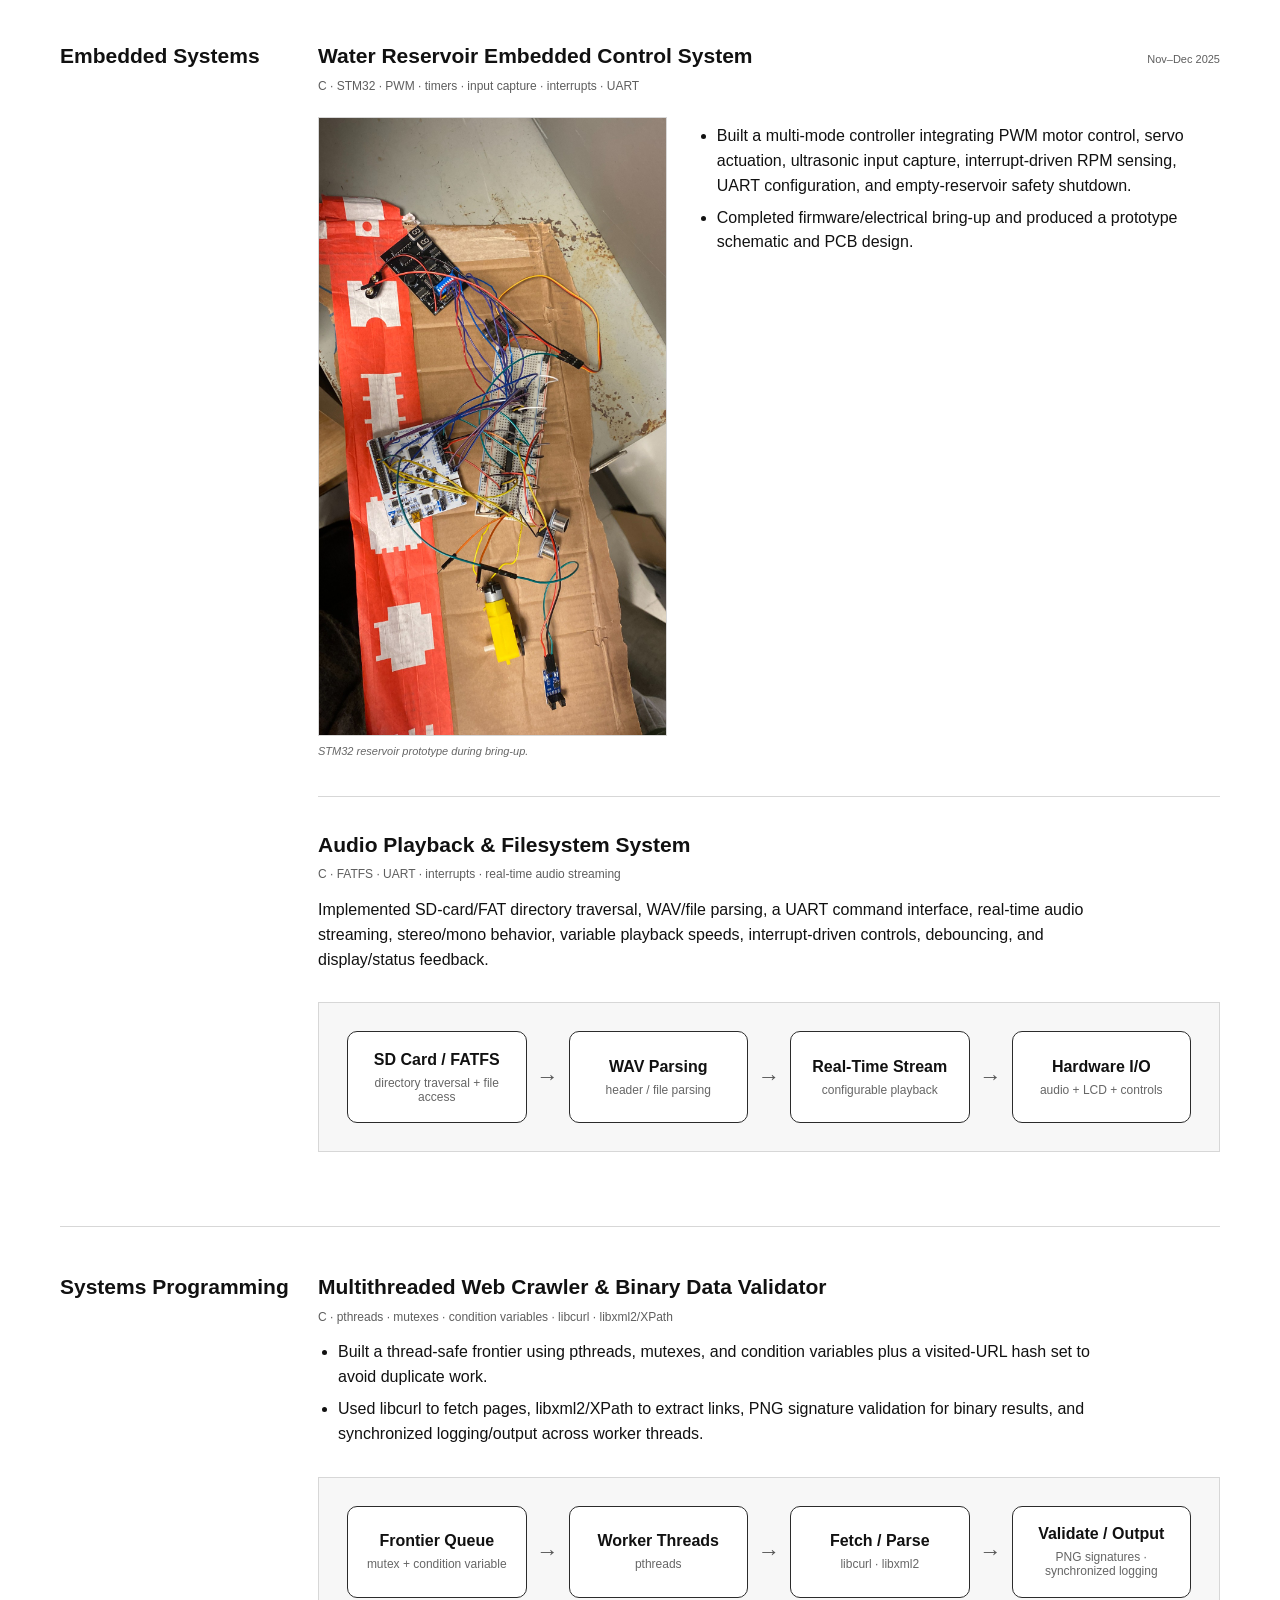
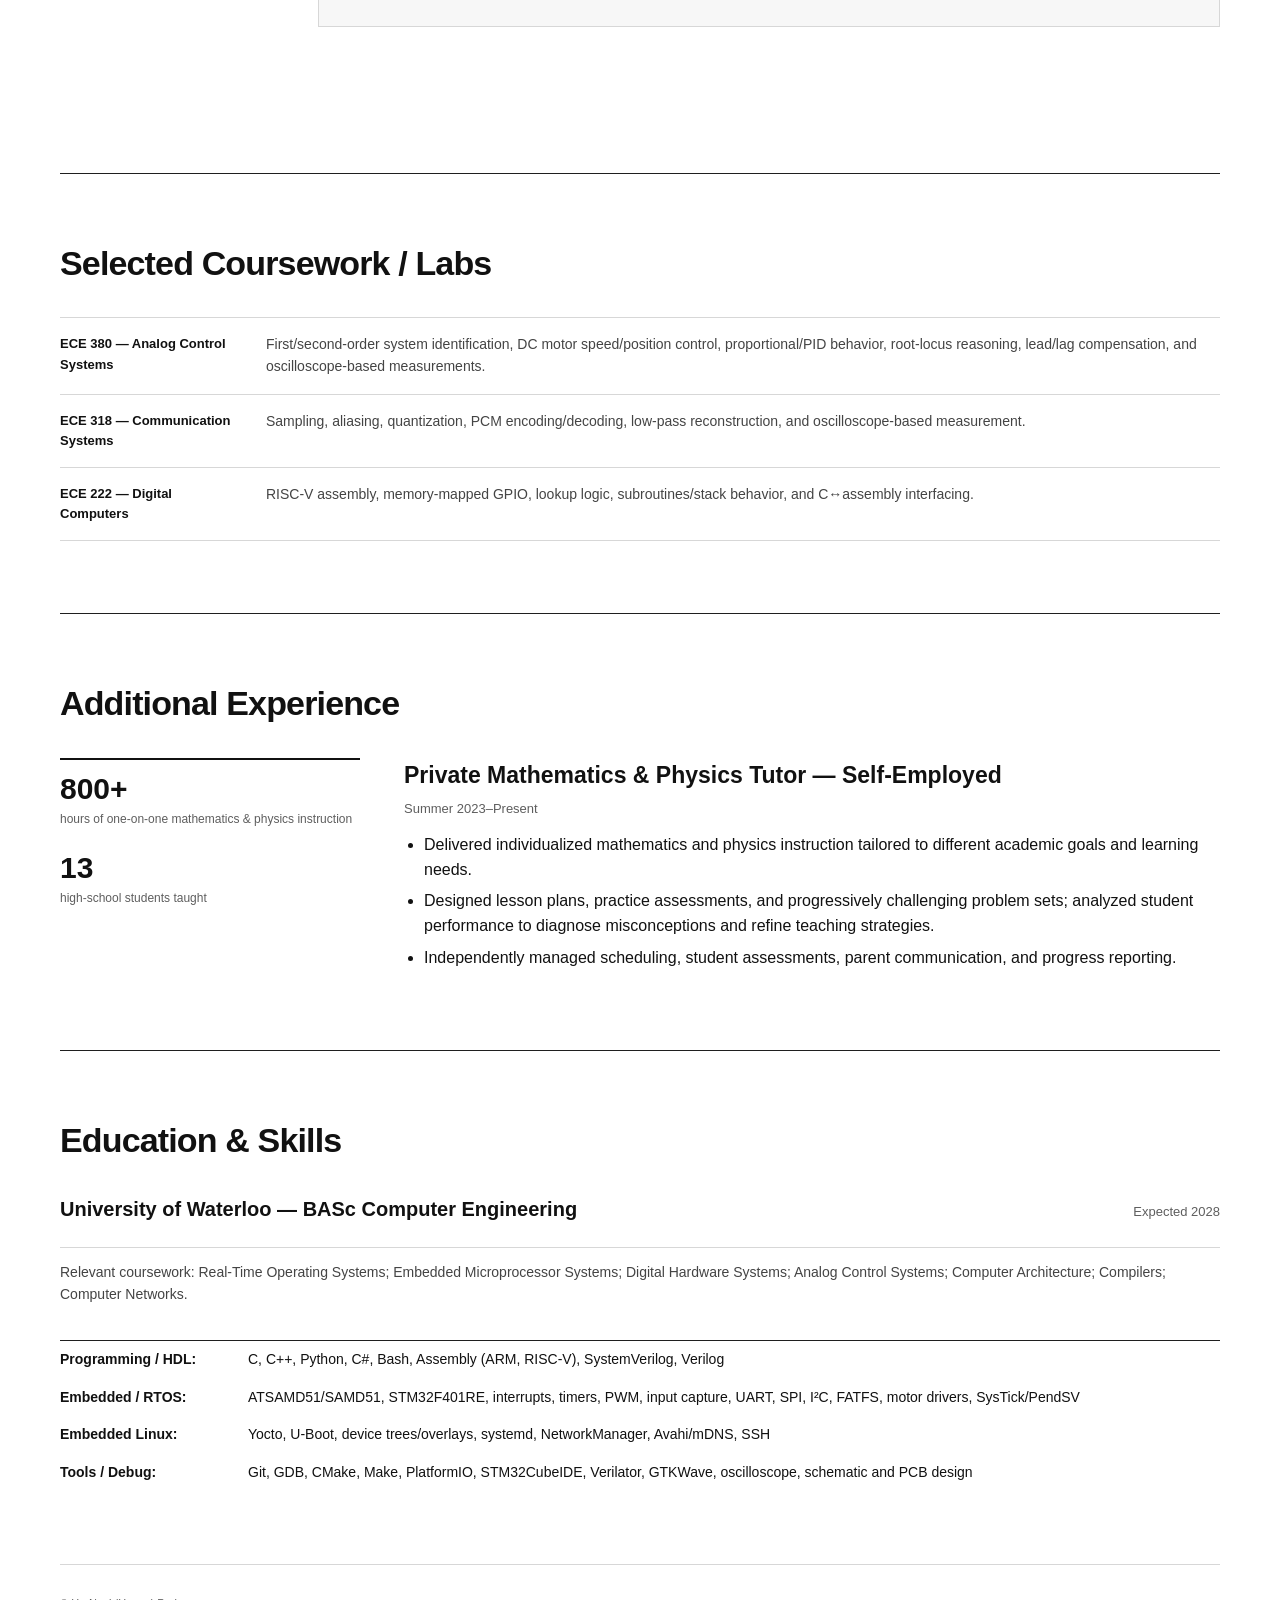
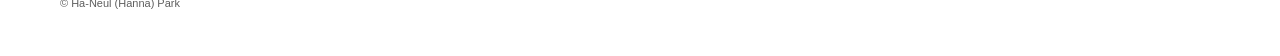
==== commit 95fb207f: "Add files via upload" ====
--- a/index.html
+++ b/index.html
@@ -919,7 +919,7 @@
 
   <section class="section shell" id="teams">
     <div class="section-head">
-      <h2>Technical Teams & Research</h2>
+      <h2>Design Teams</h2>
     </div>
 
     <div class="team-grid">
@@ -1191,9 +1191,6 @@
 </main>
 
 <footer class="shell">
-  <div class="confidential">
-    Qidni work is shown at a high level; proprietary code, internal repository details, and sensitive schematics are omitted.
-  </div>
   <div>© Ha-Neul (Hanna) Park</div>
 </footer>
 </body>
